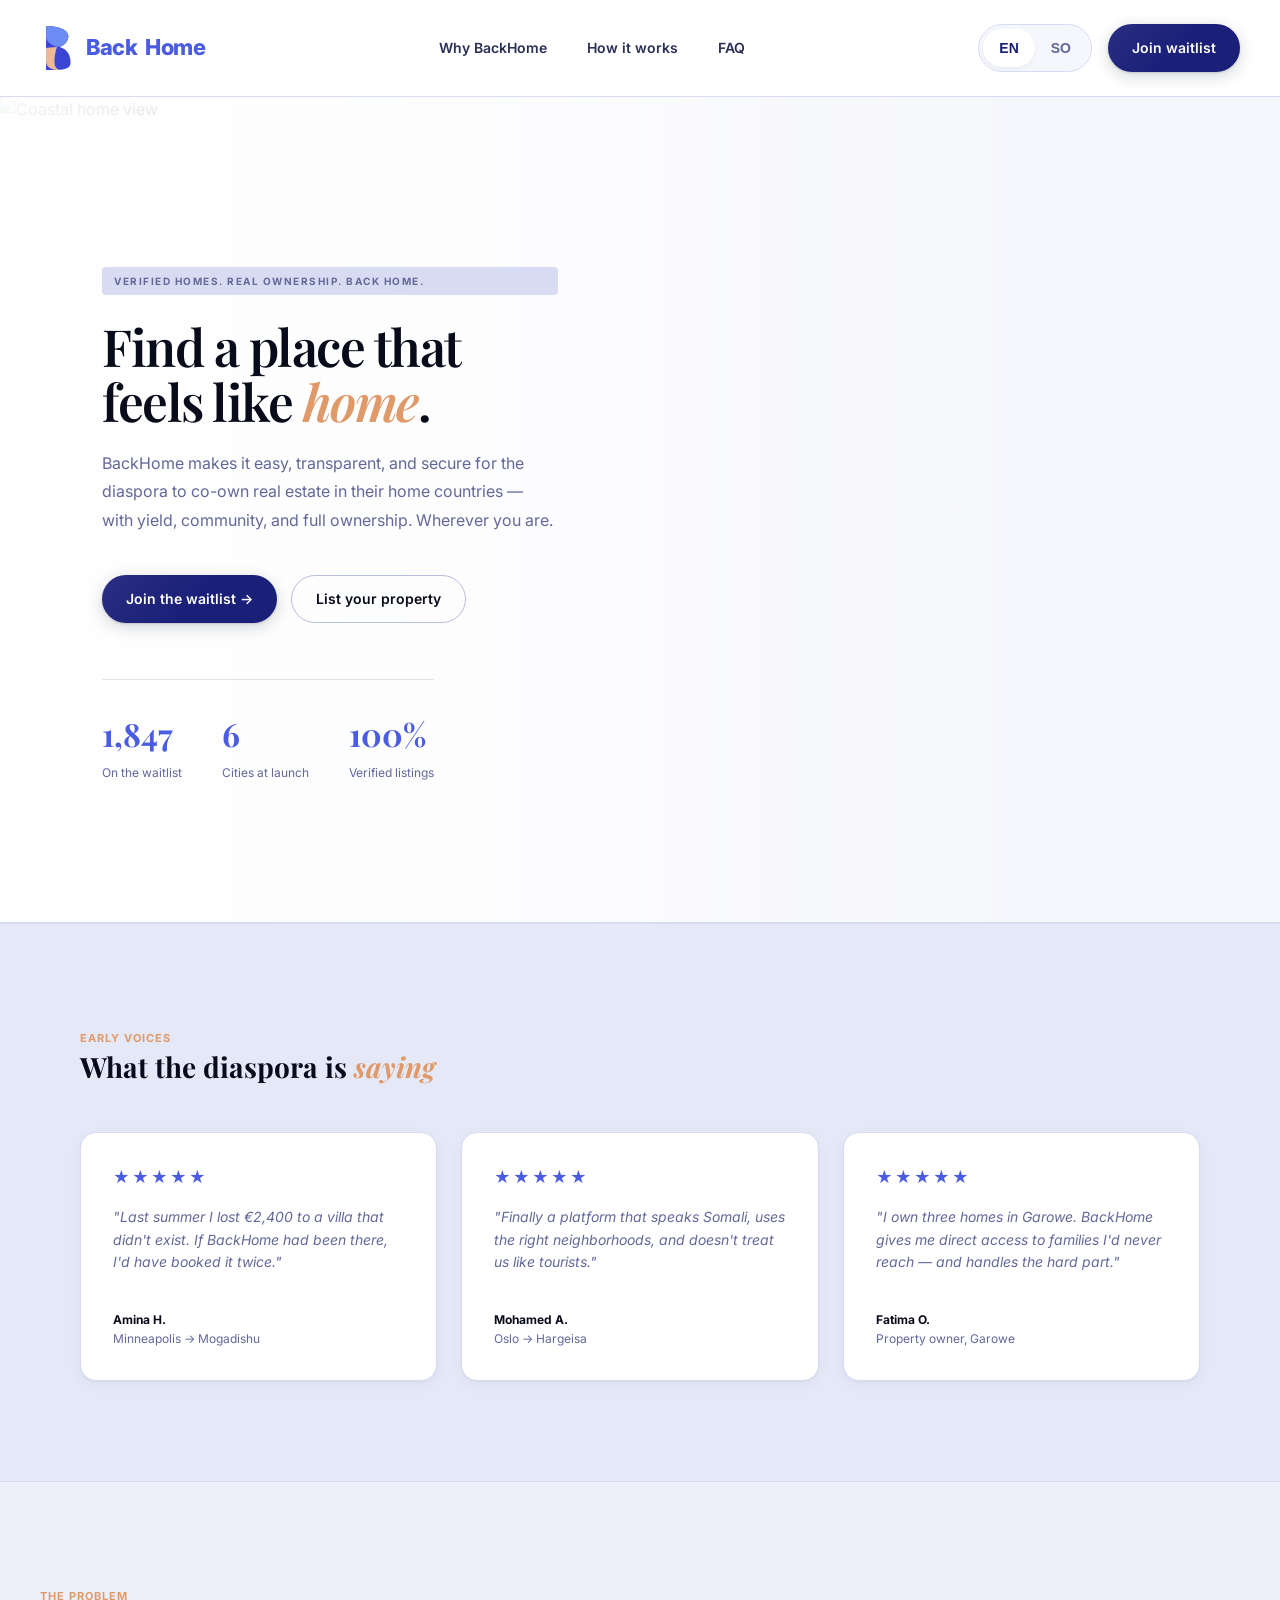
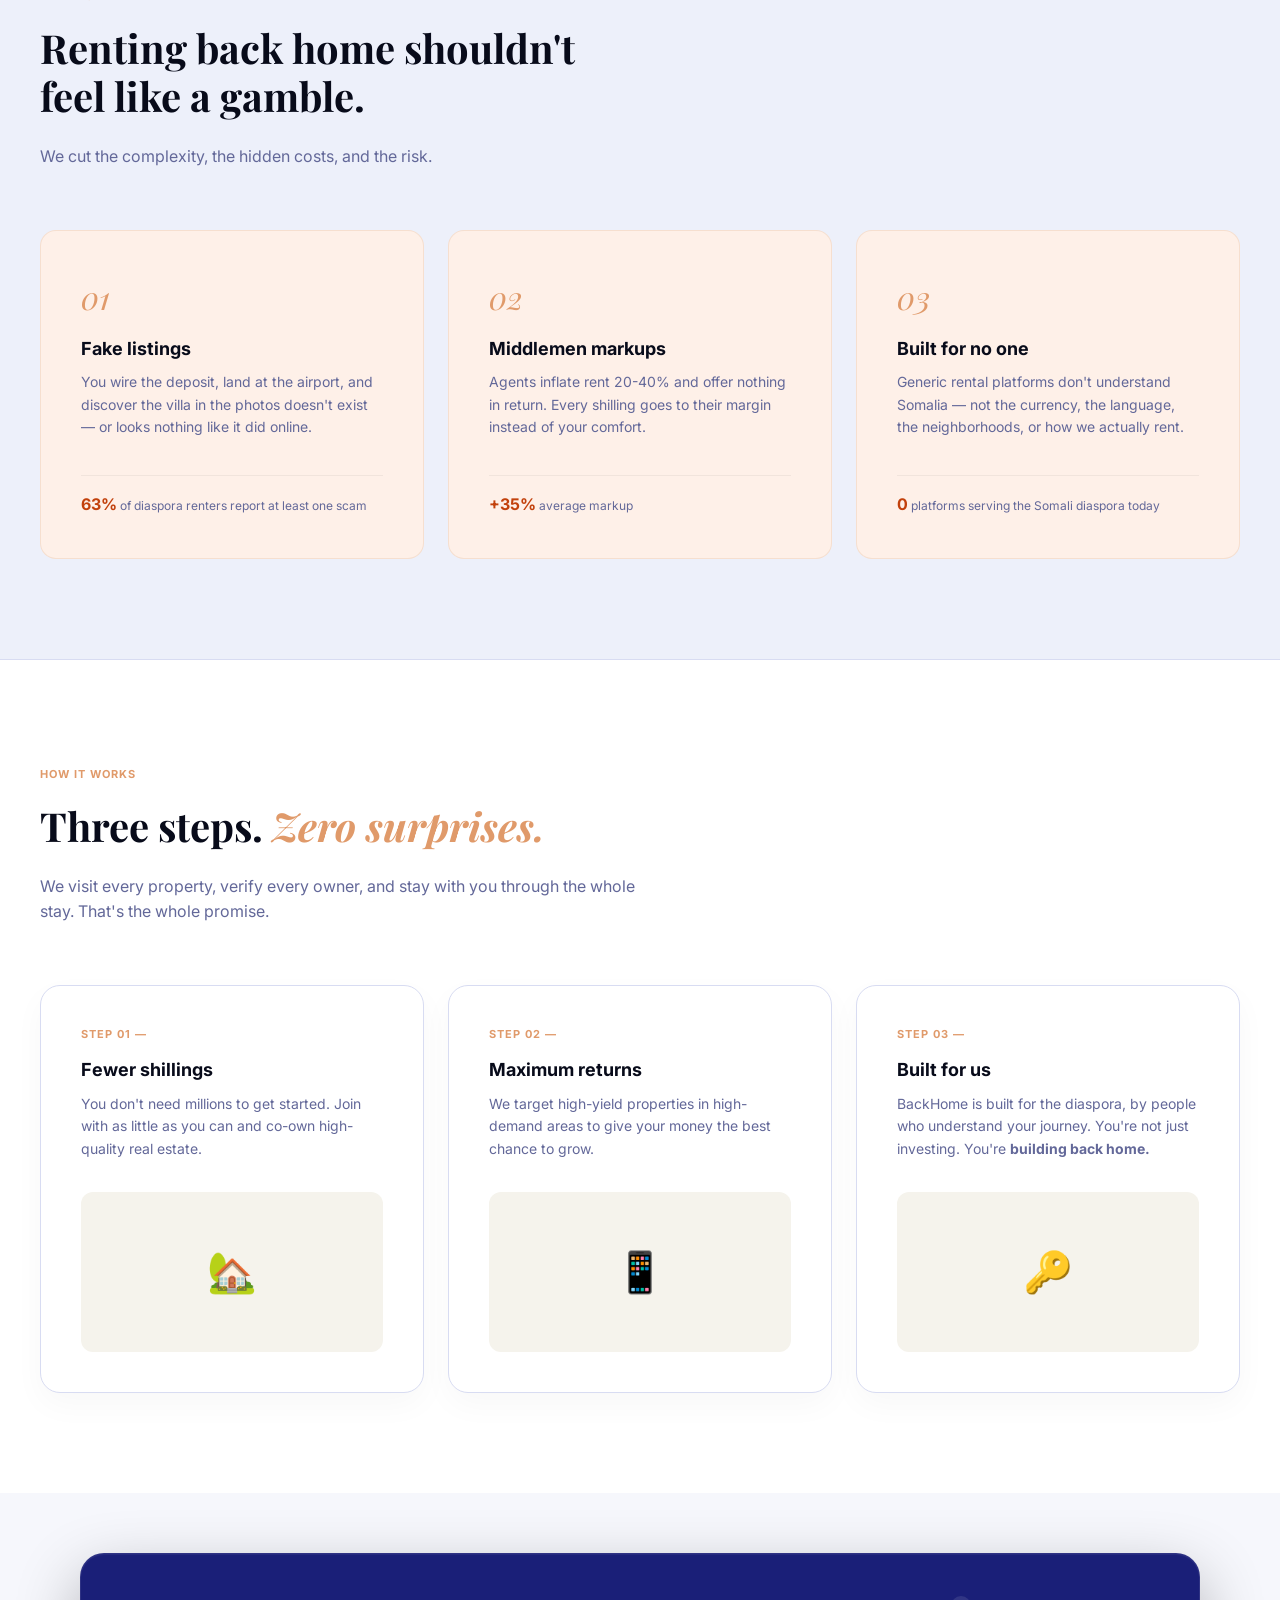
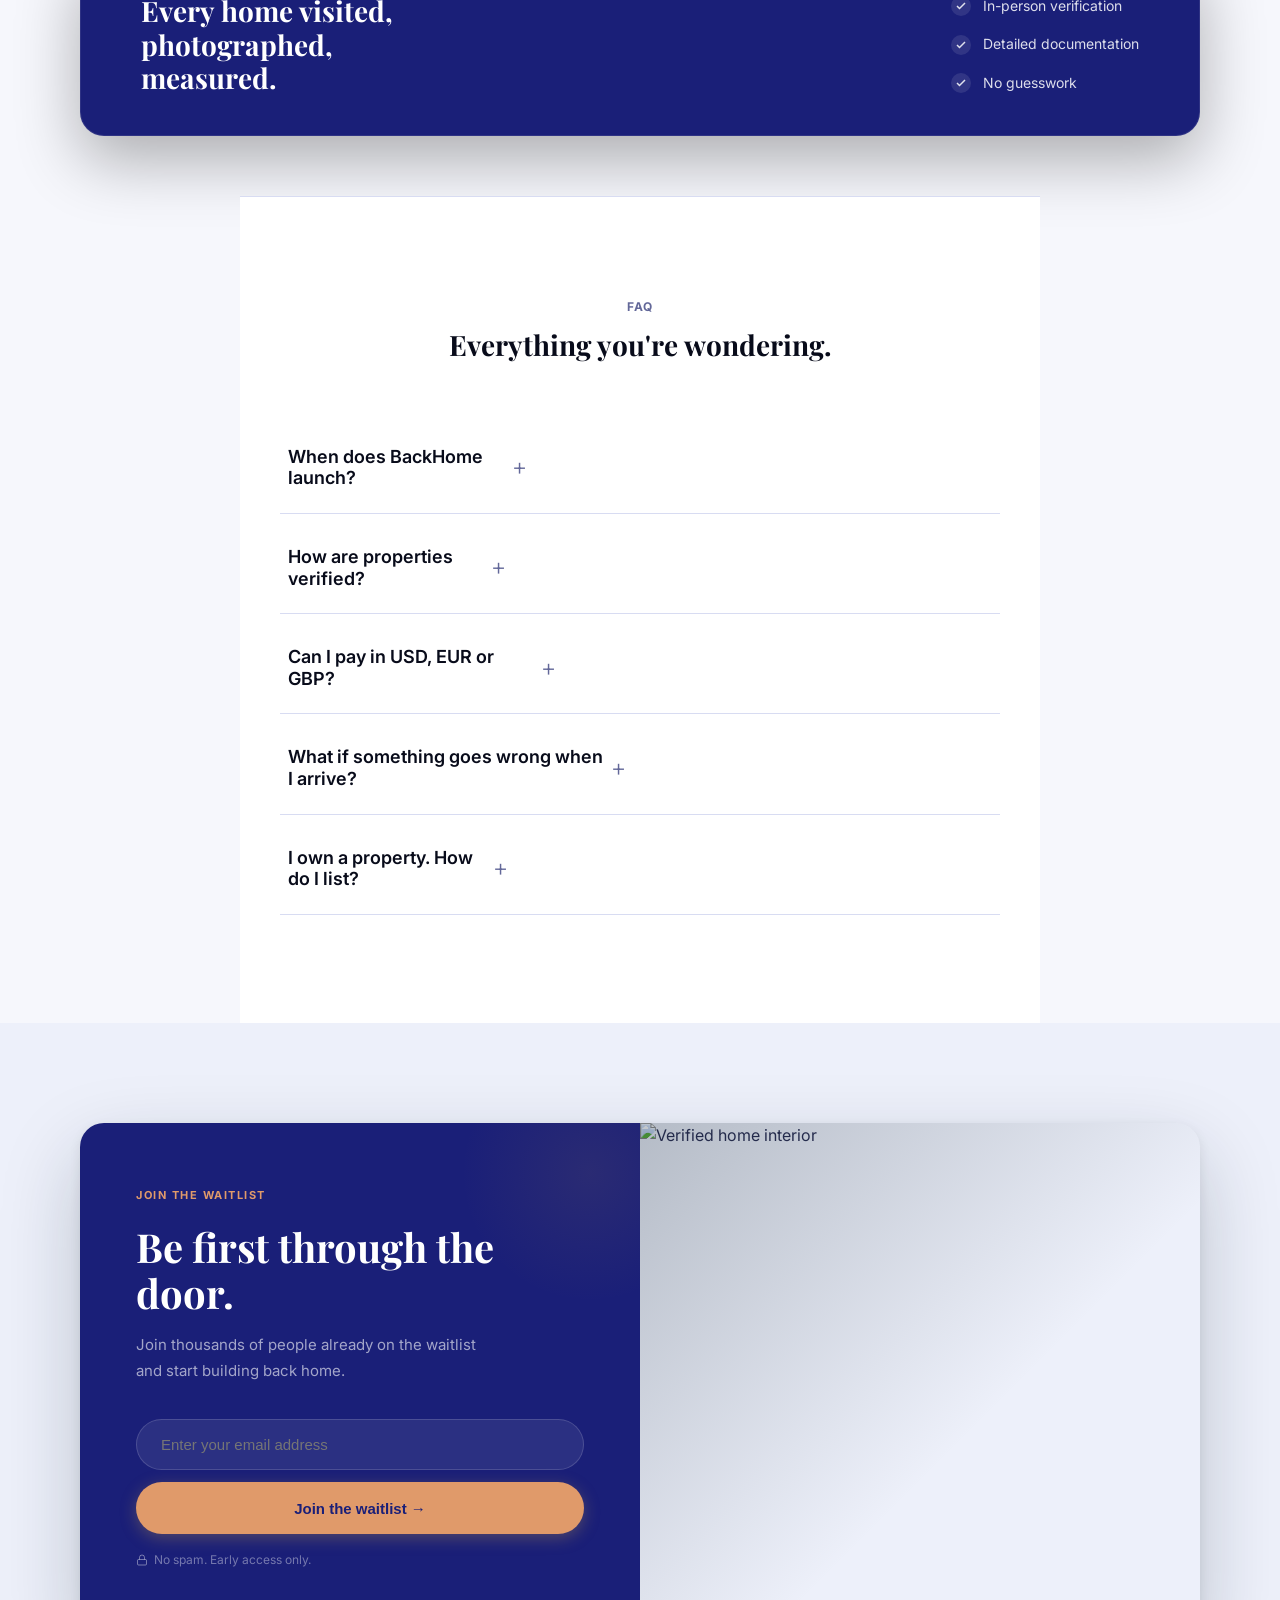
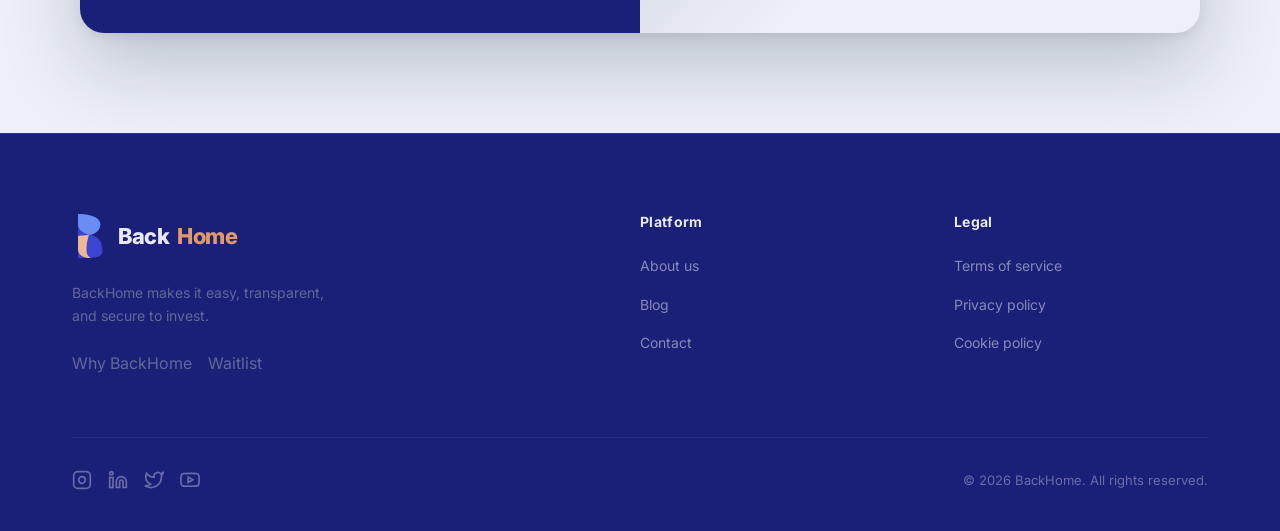
==== index.html @ e57ef659 "Remove feature strip from hero" ====
<!DOCTYPE html>
<html lang="en">
<head>
  <meta charset="UTF-8">
  <meta name="viewport" content="width=device-width, initial-scale=1.0">
  <title>BackHome — Co-own Real Estate in Africa</title>
  <link rel="icon" type="image/svg+xml" href="logo.svg">
  <link rel="preconnect" href="https://fonts.googleapis.com">
  <link rel="preconnect" href="https://fonts.gstatic.com" crossorigin>
  <link href="https://fonts.googleapis.com/css2?family=Inter:wght@400;500;600;700;800&family=Playfair+Display:ital,wght@0,500;0,600;0,700;1,500;1,600;1,700&display=swap" rel="stylesheet">
  <style>
    :root {
      /* ════════════════════════════════════════════
         BackHome — Logo-derived Color System
         Logo blues: #5B8FF5 (light) · #3A41CC (deep)
         Logo peach: #E8B898 (accent only)
      ════════════════════════════════════════════ */

      /* ── PRIMARY: Brand Blue (from logo) ── */
      --brand-blue:       #4B5CE4;   /* balanced primary — between logo's two blues */
      --brand-blue-light: #6B7BEC;   /* lighter tint — hover highlights */
      --brand-blue-pale:  #EEF0FC;   /* very light blue tint — card backgrounds */
      --brand-blue-deep:  #1E2280;   /* dark sections, feature blocks */
      --brand-blue-mid:   #2C3AB8;   /* button hover state */

      /* ── ACCENT: Brand Orange/Peach (logo peach, used sparingly) ── */
      --brand-orange:     #E09A6A;   /* warm peach accent — italic highlights, icons */
      --brand-orange-light:#FEF0E8;  /* very light tint — never dominant */

      /* ── BACKGROUNDS — cool-neutral, no beige ── */
      --bg-page:      #F6F7FC;   /* near-white with blue whisper */
      --bg-section-b: #EDF0FA;   /* light blue-tinted section */
      --bg-section-c: #E5E8F6;   /* slightly deeper cool section */
      --bg-dark:      #1A1F78;   /* deep brand blue — dark feature sections */
      --bg-dark-mid:  #222890;   /* slightly lighter dark blue — card surfaces */
      --bg-light:     #F6F7FC;   /* alias for old references */
      --white:        #FFFFFF;
      --card-bg:      #FFFFFF;   /* pure white cards pop off every section */

      /* ── TEXT ── */
      --text-main:    #080B1A;   /* near-black with blue undertone */
      --text-body:    #2A2E54;   /* dark blue-gray — confident body copy */
      --text-muted:   #636899;   /* muted blue — secondary info */
      --text-faint:   #A8ADC8;   /* light blue-gray — timestamps, captions */
      --text-on-dark: rgba(255,255,255,0.92);
      --text-on-dark-muted: rgba(255,255,255,0.55);

      /* ── BACKWARD-COMPAT ALIASES (old variable names → brand values) ── */
      --dark-navy:    #1A1F78;   /* was old navy → now brand deep blue */
      --navy-mid:     #2C3AB8;   /* was old mid-navy → brand blue hover */
      --amber:        #E09A6A;   /* was amber → brand orange */
      --amber-light:  #FEF0E8;
      --amber-glow:   rgba(224, 154, 106, 0.14);
      --green-accent: #4B5CE4;   /* was green → brand blue (used for checkmarks etc.) */
      --green-light:  #EEF0FC;
      --gold:         #E09A6A;   /* was gold → brand orange */
      --gold-light:   #FEF0E8;

      /* ── BORDERS ── */
      --border-color: #D8DCF2;   /* soft blue-tinted border */
      --border-strong:#B8BEDD;   /* stronger divider */
      --border-dark:  rgba(255,255,255,0.09);

      --max-width: 1200px;
    }


    * { box-sizing: border-box; margin: 0; padding: 0; }
    html { scroll-behavior: smooth; }
    body {
      font-family: 'Inter', sans-serif;
      background-color: var(--bg-light);
      color: var(--text-main);
      line-height: 1.6;
      -webkit-font-smoothing: antialiased;
    }

    a { text-decoration: none; color: inherit; }
    ul { list-style: none; }
    
    h1, h2, h3, h4 {
      font-family: 'Playfair Display', serif;
      color: var(--text-main);
      line-height: 1.2;
    }
    
    .serif-italic { font-style: italic; color: var(--brand-orange); }

    .container {
      max-width: var(--max-width);
      margin: 0 auto;
      padding: 0 32px;
    }

    /* NAVBAR */
    header {
      padding: 24px 0;
      position: sticky;
      top: 0;
      z-index: 1000;
      background: rgba(250, 250, 250, 0.9);
      backdrop-filter: blur(10px);
      border-bottom: 1px solid transparent;
      transition: border-color 0.3s;
    }
    header.scrolled {
      border-bottom: 1px solid var(--border-color);
    }
    nav {
      display: flex;
      justify-content: space-between;
      align-items: center;
    }
    .logo {
      display: inline-flex;
      align-items: center;
      gap: 8px;
      font-size: 22px;
      font-weight: 800;
      letter-spacing: -0.5px;
      font-family: 'Inter', sans-serif;
      color: var(--brand-blue);   /* logo text = logo blue */
    }
    .logo-icon { width: 38px; height: 44px; flex-shrink: 0; object-fit: contain; }
    /* 'Back' = brand blue, 'Home' = brand orange accent */
    .logo span { color: var(--brand-blue); }
    
    .nav-links {
      display: flex;
      gap: 40px;
      font-size: 14px;
      font-weight: 600;
    }
    .nav-links a:hover { color: var(--green-accent); }
    
    .btn {
      display: inline-flex;
      align-items: center;
      justify-content: center;
      height: 48px;
      padding: 0 24px;
      font-size: 14px;
      font-weight: 600;
      border-radius: 40px;
      cursor: pointer;
      transition: all 0.2s;
      border: 1px solid transparent;
      box-sizing: border-box;
    }
    .btn-dark {
      background: var(--dark-navy);
      color: var(--white);
    }
    .btn-dark:hover {
      background: #081420;
      transform: translateY(-1px);
      box-shadow: 0 4px 12px rgba(11, 28, 44, 0.15);
    }
    .btn-outline {
      border-color: var(--border-color);
      background: var(--white);
    }
    .btn-outline:hover {
      background: var(--bg-light);
    }

    /* HERO SECTION */
    #hero {
      padding: 60px 0;
    }
    .hero-split {
      display: grid;
      grid-template-columns: 1fr 1fr;
      gap: 60px;
      align-items: center;
    }
    .hero-badge {
      display: inline-block;
      font-size: 10px;
      font-weight: 700;
      letter-spacing: 1.5px;
      background: var(--border-color);
      padding: 6px 12px;
      border-radius: 4px;
      margin-bottom: 24px;
      color: var(--text-muted);
    }
    .hero-title {
      font-size: 56px;
      margin-bottom: 24px;
      font-weight: 600;
    }
    .hero-subtitle {
      font-size: 18px;
      color: var(--text-muted);
      margin-bottom: 40px;
      max-width: 480px;
    }
    .hero-actions {
      display: flex;
      align-items: center;
      gap: 24px;
      margin-bottom: 32px;
    }
    .link-arrow {
      font-size: 15px;
      font-weight: 600;
      display: flex;
      align-items: center;
      gap: 8px;
    }
    .link-arrow:hover {
      color: var(--green-accent);
    }
    .hero-verify {
      display: flex;
      align-items: center;
      gap: 8px;
      font-size: 13px;
      color: var(--text-muted);
      font-weight: 500;
    }
    .hero-img-wrapper {
      position: relative;
      border-radius: 24px;
      overflow: hidden;
      box-shadow: 0 24px 48px rgba(0,0,0,0.08);
    }
    .hero-img-wrapper img {
      width: 100%;
      height: 600px;
      object-fit: cover;
      display: block;
    }

    /* STATS ROW */
    .stats-container {
      margin-top: 60px;
      display: grid;
      grid-template-columns: repeat(3, 1fr);
      gap: 24px;
      padding: 40px;
      background: var(--white);
      border-radius: 16px;
      border: 1px solid var(--border-color);
    }
    .stat-item {
      display: flex;
      flex-direction: column;
      align-items: center;
      text-align: center;
      gap: 12px;
    }
    .stat-val {
      font-size: 32px;
      font-weight: 700;
      font-family: 'Playfair Display', serif;
    }
    .stat-label {
      font-size: 13px;
      color: var(--text-muted);
    }

    /* INVESTMENT OPPORTUNITIES */
    #investments {
      padding: 100px 0;
    }
    .section-header {
      display: flex;
      justify-content: space-between;
      align-items: flex-end;
      margin-bottom: 40px;
    }
    .section-label {
      font-size: 12px;
      font-weight: 700;
      letter-spacing: 1px;
      color: var(--text-muted);
      text-transform: uppercase;
    }
    .project-list {
      display: flex;
      flex-direction: column;
      gap: 16px;
    }
    .project-card {
      display: grid;
      grid-template-columns: 120px 1fr auto;
      gap: 24px;
      align-items: center;
      padding: 20px;
      background: var(--white);
      border-radius: 16px;
      border: 1px solid var(--border-color);
      transition: box-shadow 0.2s, transform 0.2s;
    }
    .project-card:hover {
      box-shadow: 0 12px 24px rgba(0,0,0,0.04);
      transform: translateY(-2px);
    }
    .project-img {
      width: 120px;
      height: 80px;
      border-radius: 8px;
      object-fit: cover;
    }
    .project-info h4 {
      font-family: 'Inter', sans-serif;
      font-size: 16px;
      font-weight: 700;
      margin-bottom: 4px;
    }
    .project-info .loc {
      font-size: 13px;
      color: var(--text-muted);
      margin-bottom: 4px;
    }
    .project-info .desc {
      font-size: 14px;
      color: var(--text-muted);
    }
    .project-return {
      text-align: right;
    }
    .return-label {
      font-size: 11px;
      color: var(--text-muted);
      margin-bottom: 4px;
    }
    .return-val {
      font-size: 20px;
      font-weight: 700;
      color: var(--green-accent);
    }
    .projects-footer {
      display: flex;
      justify-content: space-between;
      align-items: center;
      padding: 24px;
      background: var(--white);
      border-radius: 12px;
      border: 1px solid var(--border-color);
      margin-top: 16px;
    }
    .projects-footer span { font-size: 14px; color: var(--text-muted); }

    /* HOW IT WORKS */
    #how-it-works {
      padding: 100px 0;
      background: var(--white);
      border-top: 1px solid var(--border-color);
    }
    .how-split {
      display: grid;
      grid-template-columns: 1fr 1fr;
      gap: 80px;
    }
    .how-left h2 {
      font-size: 40px;
      margin: 16px 0 24px;
    }
    .how-left p {
      color: var(--text-muted);
      max-width: 400px;
    }
    .how-right {
      display: flex;
      flex-direction: column;
      gap: 24px;
    }
    .feature-row {
      display: flex;
      gap: 24px;
      padding: 24px;
      border: 1px solid var(--border-color);
      border-radius: 16px;
      background: var(--bg-light);
    }
    .feature-icon {
      width: 48px;
      height: 48px;
      display: flex;
      align-items: center;
      justify-content: center;
      background: var(--white);
      border-radius: 12px;
      border: 1px solid var(--border-color);
      flex-shrink: 0;
    }
    .feature-text h4 {
      font-family: 'Inter', sans-serif;
      font-size: 16px;
      font-weight: 700;
      margin-bottom: 8px;
    }
    .feature-text p {
      font-size: 14px;
      color: var(--text-muted);
    }

    /* WHY BACKHOME */
    #why-backhome {
      padding: 100px 0;
    }
    .why-header h2 {
      font-size: 40px;
      margin: 16px 0 24px;
    }
    .why-header p {
      color: var(--text-muted);
      max-width: 480px;
      margin-bottom: 60px;
    }
    .why-grid {
      display: grid;
      grid-template-columns: repeat(4, 1fr);
      gap: 24px;
      margin-bottom: 80px;
    }
    .why-card {
      background: var(--white);
      padding: 32px 24px;
      border-radius: 16px;
      border: 1px solid var(--border-color);
    }
    .why-card .icon {
      margin-bottom: 24px;
    }
    .why-card h4 {
      font-family: 'Inter', sans-serif;
      font-size: 15px;
      font-weight: 700;
      margin-bottom: 12px;
    }
    .why-card p {
      font-size: 13px;
      color: var(--text-muted);
    }

    .process-timeline {
      display: flex;
      align-items: center;
      justify-content: space-between;
      padding-top: 40px;
      border-top: 1px solid var(--border-color);
    }
    .process-step {
      display: flex;
      align-items: center;
      gap: 12px;
      font-size: 13px;
      color: var(--text-muted);
    }

    /* IMAGE OVERLAY SECTION */
    #image-overlay {
      padding: 60px 0;
    }
    .overlay-wrapper {
      position: relative;
      border-radius: 24px;
      overflow: hidden;
      height: 500px;
    }
    .overlay-img {
      width: 100%;
      height: 100%;
      object-fit: cover;
    }
    .overlay-card {
      position: absolute;
      top: 0;
      left: 0;
      bottom: 0;
      width: 400px;
      background: var(--dark-navy);
      color: var(--white);
      padding: 60px 48px;
      border-top-right-radius: 40px;
      border-bottom-right-radius: 40px;
      display: flex;
      flex-direction: column;
      justify-content: center;
    }
    .overlay-card h2 {
      color: var(--white);
      font-size: 36px;
      margin-bottom: 40px;
    }
    .overlay-card ul {
      display: flex;
      flex-direction: column;
      gap: 16px;
    }
    .overlay-card li {
      display: flex;
      align-items: center;
      gap: 12px;
      font-size: 14px;
    }

    /* TESTIMONIALS */
    #testimonials {
      padding: 100px 0;
      background: var(--white);
    }
    .test-header {
      text-align: center;
      margin-bottom: 60px;
    }
    .test-header h2 { font-size: 40px; }
    .test-grid {
      display: grid;
      grid-template-columns: repeat(3, 1fr);
      gap: 24px;
    }
    .test-card {
      padding: 32px;
      border: 1px solid var(--border-color);
      border-radius: 16px;
      background: var(--bg-light);
    }
    .stars {
      color: var(--green-accent);
      margin-bottom: 16px;
      letter-spacing: 2px;
    }
    .test-text {
      font-size: 14px;
      color: var(--text-muted);
      font-style: italic;
      margin-bottom: 24px;
      min-height: 80px;
    }
    .test-user {
      display: flex;
      align-items: center;
      gap: 12px;
    }
    .test-user img {
      width: 40px;
      height: 40px;
      border-radius: 50%;
    }
    .test-user-info {
      font-size: 12px;
    }
    .test-user-info strong { color: var(--text-main); display: block;}
    .test-user-info span { color: var(--text-muted); }

    /* FAQ */
    #faq {
      padding: 100px 0;
      max-width: 800px;
      margin: 0 auto;
    }
    .faq-header { margin-bottom: 40px; }
    .faq-header h2 { font-size: 36px; margin-top: 12px; }
    .faq-item {
      border-bottom: 1px solid var(--border-color);
      padding: 24px 0;
      display: flex;
      justify-content: space-between;
      align-items: center;
      cursor: pointer;
    }
    .faq-item h4 {
      font-family: 'Inter', sans-serif;
      font-size: 16px;
      font-weight: 600;
    }
    .faq-answer {
      max-height: 0;
      overflow: hidden;
      transition: max-height 0.3s ease;
      color: var(--text-muted);
      font-size: 15px;
      padding-top: 0;
    }
    .faq-item.active .faq-answer {
      max-height: 200px;
      padding-top: 16px;
    }
    .faq-item.active .icon-plus {
      transform: rotate(45deg);
    }
    .icon-plus {
      transition: transform 0.3s ease;
    }
    
    /* BOTTOM CTA */
    #bottom-cta {
      padding: 80px 0;
    }
    .cta-card {
      position: relative;
      border-radius: 24px;
      overflow: hidden;
      padding: 80px 60px;
    }
    .cta-bg {
      position: absolute;
      top: 0; left: 0; right: 0; bottom: 0;
      background-image: url('https://images.unsplash.com/photo-1618221195710-dd6b41faaea6?auto=format&fit=crop&w=1200&q=80');
      background-size: cover;
      background-position: center;
      z-index: 1;
    }
    .cta-bg::after {
      content: '';
      position: absolute;
      top: 0; left: 0; right: 0; bottom: 0;
      background: linear-gradient(to right, rgba(34, 84, 61, 0.9) 0%, rgba(34, 84, 61, 0.7) 100%);
    }
    .cta-content {
      position: relative;
      z-index: 2;
      color: var(--white);
      max-width: 500px;
    }
    .cta-content h2 {
      color: var(--white);
      font-size: 44px;
      margin-bottom: 16px;
    }
    .cta-content p {
      font-size: 15px;
      opacity: 0.9;
      margin-bottom: 40px;
    }
    .cta-form {
      display: flex;
      flex-direction: column;
      gap: 16px;
    }
    .cta-input {
      padding: 16px 24px;
      border-radius: 40px;
      border: none;
      outline: none;
      font-size: 15px;
      width: 100%;
    }
    .cta-form .btn-dark {
      width: 100%;
      padding: 16px;
    }

    /* TRUST BANNER */
    #trust {
      padding: 60px 0;
      background: var(--white);
      border-bottom: 1px solid var(--border-color);
    }
    .trust-title {
      text-align: center;
      font-family: 'Playfair Display', serif;
      font-size: 24px;
      font-weight: 600;
      margin-bottom: 40px;
    }
    .trust-grid {
      display: grid;
      grid-template-columns: repeat(4, 1fr);
      gap: 24px;
      text-align: center;
    }
    .trust-item h4 {
      font-family: 'Inter', sans-serif;
      font-size: 14px;
      font-weight: 700;
      margin: 16px 0 8px;
    }
    .trust-item p {
      font-size: 12px;
      color: var(--text-muted);
    }

    /* FOOTER */
    footer {
      background: var(--white);
      padding: 80px 0 40px;
    }
    .footer-grid {
      display: grid;
      grid-template-columns: 2fr 1fr 1fr;
      gap: 60px;
      margin-bottom: 60px;
    }
    .footer-col h4 {
      font-family: 'Inter', sans-serif;
      font-size: 14px;
      margin-bottom: 24px;
    }
    .footer-links {
      display: flex;
      flex-direction: column;
      gap: 16px;
      font-size: 14px;
      color: var(--text-muted);
    }
    .footer-bottom {
      display: flex;
      justify-content: space-between;
      align-items: center;
      padding-top: 32px;
      border-top: 1px solid var(--border-color);
      font-size: 13px;
      color: var(--text-muted);
    }

    /* RESPONSIVE */
    @media (max-width: 900px) {
      .hero-split, .how-split { grid-template-columns: 1fr; gap: 40px; }
      .stats-container { grid-template-columns: 1fr; }
      .project-card { grid-template-columns: 1fr; }
      .why-grid, .trust-grid, .test-grid { grid-template-columns: 1fr; }
      .overlay-card { position: relative; width: 100%; border-radius: 0; padding: 40px; }
      .overlay-wrapper { height: auto; display: flex; flex-direction: column; }
      .footer-grid { grid-template-columns: 1fr; }
      .nav-links { display: none; }
      .process-timeline { display: none; } /* Hide complex process timeline on mobile */
    }
  
    /* OVERRIDES FOR 2-COLUMN LAYOUT */
    
    
    
    
    .dashboard-section { padding: 0 !important; border: none !important; }
    .dashboard-section .container { padding: 0; max-width: 100%; margin: 0; }
    
    /* Premium Language Toggle */
    .header-actions {
      display: flex;
      align-items: center;
      gap: 16px;
    }
    .lang-toggle {
      display: flex;
      background: var(--bg-light);
      border-radius: 40px;
      padding: 4px;
      border: 1px solid var(--border-color);
      height: 48px;
      box-sizing: border-box;
    }
    .lang-btn {
      border: none;
      background: transparent;
      padding: 0 16px;
      height: 100%;
      display: flex;
      align-items: center;
      font-size: 14px;
      font-weight: 600;
      border-radius: 36px;
      cursor: pointer;
      color: var(--text-muted);
      transition: all 0.2s;
    }
    .lang-btn.active {
      background: var(--white);
      color: var(--dark-navy);
      box-shadow: 0 2px 4px rgba(0,0,0,0.05);
    }
    .lang-btn:hover:not(.active) {
      color: var(--text-main);
    }
    
    /* Hero adjustments */
    #hero .hero-img-wrapper img { height: 400px; }
    #hero .hero-split { gap: 40px; }
    
    /* Right column components adjustments */
    #image-overlay .overlay-wrapper { height: 500px; border-radius: 24px; overflow: hidden; }
    #image-overlay .overlay-card { width: 100%; position: relative; border-radius: 0; border-top-left-radius: 40px; border-top-right-radius: 40px; padding: 40px 32px; background: var(--dark-navy); }
    #image-overlay .overlay-wrapper { display: flex; flex-direction: column; height: auto; }
    #image-overlay .overlay-img { height: 200px; }
    
    /* Testimonials adjustments */
    #testimonials .test-header { margin-bottom: 24px; text-align: left; }
    #testimonials .test-header h2 { font-size: 28px; }
    #testimonials .test-grid { display: grid; grid-template-columns: repeat(3, 1fr); gap: 24px; }
    #testimonials .test-card {  }
    
    /* FAQ adjustments */
    #faq .faq-header h2 { font-size: 28px; }
    
    /* CTA adjustments */
    #bottom-cta .cta-card { padding: 40px 32px; }
    #bottom-cta .cta-content h2 { font-size: 32px; }
    
    /* Trust adjustments */
    #trust .trust-grid { grid-template-columns: 1fr 1fr; gap: 16px; }
    
    @media (max-width: 1100px) {
      
    }
  
    .grid-3 {
      display: grid;
      grid-template-columns: repeat(3, 1fr);
      gap: 24px;
    }
    .section-title {
      text-align: center;
      margin-bottom: 60px;
    }
    .section-title h2 {
      font-size: 40px;
      margin-top: 12px;
    }
    .problem-card, .step-card {
      padding: 32px;
      border: 1px solid var(--border-color);
      border-radius: 16px;
      background: var(--white);
    }
    .problem-card h4, .step-card h4 {
      font-family: 'Inter', sans-serif;
      font-size: 18px;
      font-weight: 600;
      margin: 16px 0 8px;
    }
    .problem-card p, .step-card p {
      color: var(--text-muted);
      font-size: 14px;
    }
    @media (max-width: 900px) {
      .grid-3 { grid-template-columns: 1fr; }
    }
    
    html { scroll-behavior: smooth; }


    .hero-grid { display: grid; grid-template-columns: 2fr 1fr; gap: 40px; align-items: start; }
    @media (max-width: 1100px) {
      .hero-grid { grid-template-columns: 1fr; }
    }

    
    .faq-item {
      border-bottom: 1px solid var(--border-color);
      padding: 32px 24px;
      cursor: pointer;
      border-radius: 8px;
      transition: background 0.3s ease;
      margin-bottom: 8px;
    }
    .faq-item:hover {
      background: var(--bg-light);
    }

    .faq-header-click {
      display: flex;
      justify-content: space-between;
      align-items: center;
    }
    .faq-header-click h4 {
      font-size: 18px;
      font-weight: 600;
      margin: 0;
    }
    .faq-answer-wrapper {
      max-height: 0;
      overflow: hidden;
      transition: max-height 0.4s ease, opacity 0.4s ease, margin-top 0.4s ease;
      opacity: 0;
    }
    .faq-item.active .faq-answer-wrapper {
      max-height: 200px;
      opacity: 1;
      margin-top: 16px;
    }
    .icon-plus {
      font-size: 24px;
      font-weight: 300;
      display: inline-block;
      width: 24px;
      text-align: right;
    }
    
    /* Live Notification */
    #live-notification {
      position: fixed;
      bottom: 24px;
      left: 24px;
      background: var(--dark-navy);
      color: var(--white);
      padding: 16px 20px;
      border-radius: 12px;
      box-shadow: 0 10px 25px rgba(0,0,0,0.2);
      font-size: 14px;
      display: flex;
      align-items: center;
      gap: 12px;
      opacity: 0;
      transform: translateY(20px);
      transition: opacity 0.5s ease, transform 0.5s ease;
      z-index: 1000;
      pointer-events: none;
    }
    #live-notification.show {
      opacity: 1;
      transform: translateY(0);
    }
    .live-dot {
      width: 8px;
      height: 8px;
      background: var(--green-accent);
      border-radius: 50%;
      box-shadow: 0 0 8px var(--green-accent);
      animation: pulse 2s infinite;
    }
    @keyframes pulse {
      0% { box-shadow: 0 0 0 0 rgba(34, 197, 94, 0.7); }
      70% { box-shadow: 0 0 0 6px rgba(34, 197, 94, 0); }
      100% { box-shadow: 0 0 0 0 rgba(34, 197, 94, 0); }
    }

    /* ═══════════════════════════════════════════
       BackHome Brand System 2026
       "Coming home after being away."
       Emotional · Premium · Trustworthy
    ═══════════════════════════════════════════ */

    /* ── Global Body ── */
    body {
      background-color: var(--bg-page);
      color: var(--text-body);
    }

    /* ── Typography ── */
    h1, h2, h3, h4 { color: var(--text-main); }
    p { color: var(--text-body); }
    .serif-italic { color: var(--brand-orange); font-style: italic; }

    /* ── Navbar ── */
    header {
      background: rgba(255,255,255,0.96);
      backdrop-filter: blur(16px);
      -webkit-backdrop-filter: blur(16px);
      border-bottom: 1px solid var(--border-color);
    }
    header.scrolled {
      box-shadow: 0 4px 24px rgba(0,0,0,0.06);
      border-bottom-color: var(--border-strong);
    }

    /* ─────────────────────────────────────────────
       SECTION RHYTHM
       Light → Dark → Light → Dark = Visual Drama
    ───────────────────────────────────────────── */

    /* HERO — crisp off-white, generous air */
    #hero {
      background: var(--bg-page);
      border-bottom: 1px solid var(--border-color);
    }

    /* TESTIMONIALS — barely-there stone, first dark echo */
    #testimonials {
      background: var(--bg-section-b);
      border-top: 1px solid var(--border-color);
      border-bottom: 1px solid var(--border-color);
    }

    /* PROBLEM — slightly deeper stone */
    #why-backhome { background: var(--bg-section-c); }

    /* HOW IT WORKS — pure white, clean contrast vs stone */
    #how-it-works { background: var(--white); }

    /* TRUST STRIP — DARK. Full brand drama. */
    #trust-strip  {
      background: var(--bg-dark);
      padding: 80px 0;
    }

    /* FAQ — off-white again, breathe before CTA */
    #faq {
      background: var(--bg-page);
      border-top: 1px solid var(--border-color);
    }

    /* CTA — already styled via two-col inline */
    #bottom-cta { background: var(--bg-section-c); }

    /* ─────────────────────────────────────────────
       CARDS — Pure white, always pop off section
    ───────────────────────────────────────────── */
    .project-card, .why-card, .feature-row, .test-card,
    .step-card, .problem-card, .city-card {
      background: var(--card-bg);
      border: 1px solid var(--border-color);
      box-shadow:
        0 1px 2px rgba(0,0,0,0.04),
        0 4px 16px rgba(0,0,0,0.04);
      transition:
        transform 0.3s cubic-bezier(0.16, 1, 0.3, 1),
        box-shadow 0.3s cubic-bezier(0.16, 1, 0.3, 1),
        border-color 0.3s ease;
    }
    .project-card:hover, .why-card:hover, .feature-row:hover,
    .test-card:hover, .step-card:hover, .problem-card:hover, .city-card:hover {
      transform: translateY(-5px);
      box-shadow:
        0 2px 4px rgba(0,0,0,0.04),
        0 20px 48px rgba(0,0,0,0.09);
      border-color: var(--border-strong);
    }

    /* Problem Cards — amber tint, emotional weight */
    .problem-card {
      background: var(--amber-light) !important;
      border: 1px solid rgba(200,120,58,0.14) !important;
    }
    .problem-card:hover {
      border-color: rgba(200,120,58,0.32) !important;
      box-shadow: 0 20px 48px rgba(200,120,58,0.08), 0 2px 8px rgba(0,0,0,0.04) !important;
    }

    /* Step Cards — pure white */
    .step-card {
      background: var(--white) !important;
      border: 1px solid var(--border-color) !important;
    }

    /* Testimonial Cards — white on stone bg */
    .test-card {
      background: var(--white) !important;
      border: 1px solid var(--border-color) !important;
    }
    .test-card:hover {
      box-shadow: 0 20px 48px rgba(0,0,0,0.07) !important;
    }

    /* ─────────────────────────────────────────────
       BUTTONS
    ───────────────────────────────────────────── */
    .btn-dark {
      background: var(--dark-navy);
      color: var(--white);
      box-shadow:
        0 1px 2px rgba(12,27,40,0.15),
        0 4px 16px rgba(12,27,40,0.18);
      border: none;
      position: relative;
      overflow: hidden;
      transition: all 0.25s cubic-bezier(0.16, 1, 0.3, 1);
    }
    .btn-dark::before {
      content: '';
      position: absolute;
      inset: 0;
      background: linear-gradient(135deg,
        rgba(255,255,255,0.07) 0%,
        transparent 55%
      );
      pointer-events: none;
    }
    .btn-dark:hover {
      background: var(--navy-mid);
      transform: translateY(-2px);
      box-shadow:
        0 2px 4px rgba(12,27,40,0.15),
        0 12px 32px rgba(12,27,40,0.28);
    }
    .btn-dark:active { transform: translateY(0); box-shadow: none; }

    .btn-outline {
      background: transparent;
      border: 1.5px solid var(--border-strong);
      color: var(--text-main);
      transition: all 0.25s ease;
    }
    .btn-outline:hover {
      background: var(--white);
      border-color: var(--dark-navy);
      color: var(--dark-navy);
      box-shadow: 0 4px 14px rgba(0,0,0,0.07);
      transform: translateY(-1px);
    }

    /* ─────────────────────────────────────────────
       TRUST STRIP — full dark section treatment
    ───────────────────────────────────────────── */
    #trust-strip .container > div {
      background: var(--bg-dark-mid);
      border: 1px solid var(--border-dark);
      box-shadow:
        inset 0 1px 0 rgba(255,255,255,0.05),
        0 24px 64px rgba(0,0,0,0.3);
      /* Subtle amber glow pulse from center-left */
      background-image: radial-gradient(
        ellipse 60% 80% at 10% 50%,
        var(--amber-glow) 0%,
        transparent 70%
      );
      border-radius: 24px;
    }
    #trust-strip h2 { color: var(--white) !important; }
    #trust-strip li { color: rgba(255,255,255,0.85); }

    /* ─────────────────────────────────────────────
       FAQ
    ───────────────────────────────────────────── */
    .faq-item {
      border-bottom: 1px solid var(--border-color);
      background: transparent;
      transition: all 0.3s cubic-bezier(0.16,1,0.3,1);
      border-radius: 0;
      padding: 24px 8px;
    }
    .faq-item:hover {
      background: var(--amber-light);
      border-radius: 12px;
      border-color: rgba(200,120,58,0.2);
      padding-left: 22px;
    }
    .faq-item.active {
      background: var(--amber-light);
      border-radius: 12px;
      border-color: rgba(200,120,58,0.28);
      padding-left: 22px;
    }
    .faq-item .icon-plus { color: var(--text-muted); transition: color 0.3s ease; }
    .faq-item.active .icon-plus { color: var(--amber); }
    .faq-item.active h4 { color: var(--dark-navy); }
    .faq-answer { color: var(--text-body); }

    /* ─────────────────────────────────────────────
       FOOTER — dark, confident
    ───────────────────────────────────────────── */
    footer {
      background: var(--bg-dark) !important;
      color: var(--white);
      border-top: 1px solid var(--border-dark);
    }
    footer h4, footer .footer-col h4 {
      color: rgba(255,255,255,0.9) !important;
      letter-spacing: 0.3px;
    }
    footer .footer-links a, footer .footer-links {
      color: rgba(255,255,255,0.48) !important;
      transition: color 0.2s ease;
    }
    footer .footer-links a:hover { color: rgba(255,255,255,0.92) !important; }
    footer .footer-bottom {
      border-top: 1px solid rgba(255,255,255,0.07) !important;
      color: rgba(255,255,255,0.35) !important;
    }
    footer .logo span:first-of-type { color: rgba(255,255,255,0.90) !important; }
    footer .logo span:last-of-type  { color: var(--brand-orange) !important; }
    footer .footer-desc { color: rgba(255,255,255,0.42) !important; }

    /* ─────────────────────────────────────────────
       HERO LAUNCH CARD
    ───────────────────────────────────────────── */
    .launch-card {
      background: var(--white);
      border: 1px solid var(--border-color);
      box-shadow:
        0 2px 8px rgba(0,0,0,0.04),
        0 20px 56px rgba(0,0,0,0.07);
    }

    /* ─────────────────────────────────────────────
       LIVE NOTIFICATION
    ───────────────────────────────────────────── */
    #live-notification {
      background: var(--bg-dark);
      color: var(--white);
      box-shadow: 0 16px 48px rgba(0,0,0,0.22);
      border: 1px solid rgba(255,255,255,0.08);
    }

    /* CTA Two-col responsive */
    @media (max-width: 900px) {
      .cta-card[style*="grid-template-columns"] { grid-template-columns: 1fr !important; }
      .cta-card[style*="grid-template-columns"] > div:last-child { min-height: 220px; }
    }
    /* Hero stats inline */
    @media (max-width: 768px) {
      .hero-grid { grid-template-columns: 1fr !important; }
    }

  
    }
    /* Transparent header over hero image */
    header { transition: background 0.3s ease; }
  
    /* ── Hero responsive ── */
    #hero { background: var(--bg-page); }
    @media (max-width:900px) {
      #hero > div:nth-child(2) { padding:80px 24px 56px !important; max-width:100% !important; }
      #hero > div:last-child { padding:24px !important; }
      #hero > div:last-child > div { grid-template-columns:repeat(2,1fr) !important; }
    }
    @media (max-width:540px) {
      #hero > div:last-child > div { grid-template-columns:1fr !important; }
    }

  </style>

</head>
<body>
  <!-- NAVBAR -->
  <header id="header">
    <div class="container" style="max-width: 1400px; padding: 0 40px; margin: 0 auto;">
      <nav>
        <a href="#" class="logo" onclick="window.scrollTo(0,0)">
          <img src="logo.svg" alt="BackHome Logo" class="logo-icon">
          <span>Back</span><span>Home</span>
        </a>
        <div class="nav-links">
          <a href="#why-backhome" data-i18n="nav_why">Why BackHome</a>
          <a href="#how-it-works" data-i18n="nav_how">How it works</a>
          <a href="#faq" data-i18n="nav_faq">FAQ</a>
        </div>
        <div class="header-actions">
          <div class="lang-toggle">
            <button class="lang-btn active" id="btn-en" onclick="setLang('en')">EN</button>
            <button class="lang-btn" id="btn-so" onclick="setLang('so')">SO</button>
          </div>
          <a href="#bottom-cta" class="btn btn-dark" data-i18n="nav_waitlist">Join waitlist</a>
        </div>
      </nav>
    </div>
  </header>

  
  <main>
  <!-- HERO -->
  <section id="hero" style="position:relative; overflow:hidden; min-height:580px; display:flex; flex-direction:column;">

    <!-- Full-bleed coastal image -->
    <div style="position:absolute;inset:0;z-index:0;">
      <img src="https://images.unsplash.com/photo-1520250497591-112f2f40a3f4?auto=format&fit=crop&w=1800&q=90"
           alt="Coastal home view"
           style="width:100%;height:100%;object-fit:cover;display:block;object-position:center 40%;">
      <!-- Light gradient: opaque left → transparent right (dark text readable) -->
      <div style="position:absolute;inset:0;background:linear-gradient(90deg,rgba(255,255,255,0.94) 0%,rgba(255,255,255,0.80) 35%,rgba(255,255,255,0.30) 60%,rgba(255,255,255,0.00) 82%);"></div>
    </div>

    <!-- Content -->
    <div style="position:relative;z-index:1;flex:1;display:flex;flex-direction:column;justify-content:center;padding:110px 8vw 80px;max-width:660px;">

      <span class="hero-badge" data-i18n="hero_badge" style="margin-bottom:24px;display:inline-block;">VERIFIED HOMES. REAL OWNERSHIP. BACK HOME.</span>

      <h1 class="hero-title" data-i18n="hero_title" style="font-size:clamp(36px,4vw,60px);line-height:1.07;margin-bottom:20px;letter-spacing:-1.5px;">
        Find a place that feels like <em class="serif-italic" style="font-style:italic;">home.</em>
      </h1>

      <p class="hero-subtitle" data-i18n="hero_sub" style="font-size:16px;max-width:460px;margin-bottom:40px;color:var(--text-muted);line-height:1.8;">
        Verified rentals across Somalia, built for the diaspora. No scams, no middlemen, no inflated prices — just safe, trusted homes booked securely through BackHome.
      </p>

      <!-- Buttons -->
      <div class="hero-actions" style="display:flex;gap:14px;align-items:center;flex-wrap:wrap;margin-bottom:56px;">
        <a href="#bottom-cta" class="btn btn-dark" data-i18n="hero_join">Join the waitlist &rarr;</a>
        <a href="list-your-property.html" class="btn btn-outline" style="font-weight:600;" data-i18n="hero_list">List your property</a>
      </div>

      <!-- Stats -->
      <div style="display:grid;grid-template-columns:repeat(3,auto);gap:40px;padding-top:28px;border-top:1px solid rgba(0,0,0,0.10);width:fit-content;">
        <div>
          <div style="font-family:'Playfair Display',serif;font-size:32px;font-weight:700;color:var(--brand-blue);" data-i18n="stat_1_val">1,847</div>
          <div style="font-size:12px;color:var(--text-muted);margin-top:4px;" data-i18n="stat_1_lbl">On the waitlist</div>
        </div>
        <div>
          <div style="font-family:'Playfair Display',serif;font-size:32px;font-weight:700;color:var(--brand-blue);" data-i18n="stat_2_val">6</div>
          <div style="font-size:12px;color:var(--text-muted);margin-top:4px;" data-i18n="stat_2_lbl">Cities at launch</div>
        </div>
        <div>
          <div style="font-family:'Playfair Display',serif;font-size:32px;font-weight:700;color:var(--brand-blue);" data-i18n="stat_3_val">100%</div>
          <div style="font-size:12px;color:var(--text-muted);margin-top:4px;" data-i18n="stat_3_lbl">Verified listings</div>
        </div>
      </div>
    </div>

  </section>











  <section id="testimonials" class="full-width-section" style="padding: 100px 0; background: var(--bg-section-c);">
    <div class="container" style="max-width: 1200px; margin: 0 auto; padding: 0 40px;">
      <div class="test-header" style="margin-bottom:48px;">
        <span style="font-size:11px;font-weight:700;letter-spacing:1px;color:var(--gold);text-transform:uppercase;">EARLY VOICES</span>
        <h2 data-i18n="test_title">What the diaspora is <span class="serif-italic">saying</span></h2>
      </div>
      <div class="test-grid">
        <div class="test-card">
          <div class="stars">★★★★★</div>
          <div class="test-text" data-i18n="test_1">"Last summer I lost €2,400 to a villa that didn't exist. If BackHome had been there, I'd have booked it twice."</div>
          <div class="test-user">
            <div class="test-user-info">
              <strong data-i18n="test_1_name">Amina H.</strong>
              <span data-i18n="test_1_loc">Minneapolis → Mogadishu</span>
            </div>
          </div>
        </div>

        <div class="test-card">
          <div class="stars">★★★★★</div>
          <div class="test-text" data-i18n="test_2">"Finally a platform that speaks Somali, uses the right neighborhoods, and doesn't treat us like tourists."</div>
          <div class="test-user">
            <div class="test-user-info">
              <strong data-i18n="test_2_name">Mohamed A.</strong>
              <span data-i18n="test_2_loc">Oslo → Hargeisa</span>
            </div>
          </div>
        </div>

        <div class="test-card">
          <div class="stars">★★★★★</div>
          <div class="test-text" data-i18n="test_3">"I own three homes in Garowe. BackHome gives me direct access to families I'd never reach — and handles the hard part."</div>
          <div class="test-user">
            <div class="test-user-info">
              <strong data-i18n="test_3_name">Fatima O.</strong>
              <span data-i18n="test_3_loc">Property owner, Garowe</span>
            </div>
          </div>
        </div>

      
    </div>
  </section>

  <!-- PROBLEM SECTION -->
  <section id="why-backhome" class="full-width-section" style="padding: 100px 0; background: var(--bg-section-b);">
    <div class="container" style="max-width: 1400px; margin: 0 auto; padding: 0 40px;">
      <div style="margin-bottom: 60px; max-width: 600px;">
        <span style="font-size: 11px; font-weight: 700; letter-spacing: 1px; color: var(--gold); text-transform: uppercase;">THE PROBLEM</span>
        <h2 data-i18n="prob_title" style="font-size: 40px; margin: 16px 0 24px;">Renting back home shouldn't feel like a gamble.</h2>
        <p data-i18n="prob_sub" style="color: var(--text-muted); font-size: 16px;">Every summer, the same story. You pay upfront, fly in, and hope. We've been there too — that's why we're building something different.</p>
      </div>
      
      <div class="grid-3">
        <!-- Prob 1 -->
        <div class="problem-card" style="background: #f5f3ec; border: none; border-radius: 16px; padding: 40px; box-shadow: none;">
          <div data-i18n="prob_1_num" style="font-family: 'Playfair Display', serif; font-size: 32px; color: var(--gold); font-style: italic; margin-bottom: 16px;">01</div>
          <h4 data-i18n="prob_1_t" style="font-size: 18px; font-weight: 700; margin-bottom: 12px;">Fake listings</h4>
          <p data-i18n="prob_1_d" style="font-size: 14px; color: var(--text-muted); margin-bottom: 24px; min-height: 80px;">You wire the deposit, land at the airport, and discover the villa in the photos doesn't exist — or looks nothing like it did online.</p>
          <div style="border-top: 1px solid rgba(0,0,0,0.05); padding-top: 16px;">
            <span data-i18n="prob_1_st" style="font-size: 12px; color: var(--text-muted);"><span style="color: #c2410c; font-weight: 700; font-size: 16px;">63%</span> of diaspora renters report at least one scam</span>
          </div>
        </div>
        
        <!-- Prob 2 -->
        <div class="problem-card" style="background: #f5f3ec; border: none; border-radius: 16px; padding: 40px; box-shadow: none;">
          <div data-i18n="prob_2_num" style="font-family: 'Playfair Display', serif; font-size: 32px; color: var(--gold); font-style: italic; margin-bottom: 16px;">02</div>
          <h4 data-i18n="prob_2_t" style="font-size: 18px; font-weight: 700; margin-bottom: 12px;">Middlemen markups</h4>
          <p data-i18n="prob_2_d" style="font-size: 14px; color: var(--text-muted); margin-bottom: 24px; min-height: 80px;">Agents inflate rent 20-40% and offer nothing in return. Every shilling goes to their margin instead of your comfort.</p>
          <div style="border-top: 1px solid rgba(0,0,0,0.05); padding-top: 16px;">
            <span data-i18n="prob_2_st" style="font-size: 12px; color: var(--text-muted);"><span style="color: #c2410c; font-weight: 700; font-size: 16px;">+35%</span> average markup</span>
          </div>
        </div>
        
        <!-- Prob 3 -->
        <div class="problem-card" style="background: #f5f3ec; border: none; border-radius: 16px; padding: 40px; box-shadow: none;">
          <div data-i18n="prob_3_num" style="font-family: 'Playfair Display', serif; font-size: 32px; color: var(--gold); font-style: italic; margin-bottom: 16px;">03</div>
          <h4 data-i18n="prob_3_t" style="font-size: 18px; font-weight: 700; margin-bottom: 12px;">Built for no one</h4>
          <p data-i18n="prob_3_d" style="font-size: 14px; color: var(--text-muted); margin-bottom: 24px; min-height: 80px;">Generic rental platforms don't understand Somalia — not the currency, the language, the neighborhoods, or how we actually rent.</p>
          <div style="border-top: 1px solid rgba(0,0,0,0.05); padding-top: 16px;">
            <span data-i18n="prob_3_st" style="font-size: 12px; color: var(--text-muted);"><span style="color: #c2410c; font-weight: 700; font-size: 16px;">0</span> platforms serving the Somali diaspora today</span>
          </div>
        </div>
      </div>
    </div>
  </section>

  <!-- HOW IT WORKS SECTION -->
  <section id="how-it-works" class="full-width-section" style="padding: 100px 0; background: var(--white);">
    <div class="container" style="max-width: 1400px; margin: 0 auto; padding: 0 40px;">
      <div style="margin-bottom: 60px; max-width: 600px;">
        <span style="font-size: 11px; font-weight: 700; letter-spacing: 1px; color: var(--gold); text-transform: uppercase;">HOW IT WORKS</span>
        <h2 data-i18n="how_title" style="font-size: 40px; margin: 16px 0 24px;">Three steps. <span class="serif-italic" style="color: var(--gold);">Zero surprises.</span></h2>
        <p data-i18n="how_sub" style="color: var(--text-muted); font-size: 16px;">We visit every property, verify every owner, and stay with you through the whole stay. That's the whole promise.</p>
      </div>
      
      <div class="grid-3">
        <!-- Step 1 -->
        <div class="step-card" style="border: none; border-radius: 20px; box-shadow: 0 12px 32px rgba(0,0,0,0.03); padding: 40px;">
          <div data-i18n="how_1_st" style="font-size: 11px; font-weight: 700; color: var(--gold); letter-spacing: 1px; margin-bottom: 16px;">STEP 01 —</div>
          <h4 data-i18n="how_1_t" style="font-size: 18px; font-weight: 700; margin-bottom: 12px;">Browse verified homes</h4>
          <p data-i18n="how_1_d" style="font-size: 14px; color: var(--text-muted); margin-bottom: 32px; min-height: 60px;">Every listing has been walked by a BackHome team member. Real photos, real measurements, real neighborhoods.</p>
          <div style="background: #f5f3ec; height: 160px; border-radius: 12px; display: flex; align-items: center; justify-content: center; font-size: 40px;">🏡</div>
        </div>
        
        <!-- Step 2 -->
        <div class="step-card" style="border: none; border-radius: 20px; box-shadow: 0 12px 32px rgba(0,0,0,0.03); padding: 40px;">
          <div data-i18n="how_2_st" style="font-size: 11px; font-weight: 700; color: var(--gold); letter-spacing: 1px; margin-bottom: 16px;">STEP 02 —</div>
          <h4 data-i18n="how_2_t" style="font-size: 18px; font-weight: 700; margin-bottom: 12px;">Book directly through BackHome</h4>
          <p data-i18n="how_2_d" style="font-size: 14px; color: var(--text-muted); margin-bottom: 32px; min-height: 60px;">No agents, no hidden fees. You deal directly with the BackHome team. We handle paperwork, payments, and protection — start to finish.</p>
          <div style="background: #f5f3ec; height: 160px; border-radius: 12px; display: flex; align-items: center; justify-content: center; font-size: 40px;">📱</div>
        </div>
        
        <!-- Step 3 -->
        <div class="step-card" style="border: none; border-radius: 20px; box-shadow: 0 12px 32px rgba(0,0,0,0.03); padding: 40px;">
          <div data-i18n="how_3_st" style="font-size: 11px; font-weight: 700; color: var(--gold); letter-spacing: 1px; margin-bottom: 16px;">STEP 03 —</div>
          <h4 data-i18n="how_3_t" style="font-size: 18px; font-weight: 700; margin-bottom: 12px;">Arrive with confidence</h4>
          <p data-i18n="how_3_d" style="font-size: 14px; color: var(--text-muted); margin-bottom: 32px; min-height: 60px;">Keys are ready. The house matches the photos. If anything's off, our local team is an hour away, every day of your stay.</p>
          <div style="background: #f5f3ec; height: 160px; border-radius: 12px; display: flex; align-items: center; justify-content: center; font-size: 40px;">🔑</div>
        </div>
      </div>
    </div>
  </section>

  <!-- TRUST STRIP -->
  <section id="trust-strip" class="full-width-section" style="padding: 60px 0; background: var(--bg-light);">
    <div class="container" style="max-width: 1200px; margin: 0 auto; padding: 0 40px;">
      <div style="background: var(--dark-navy); color: var(--white); border-radius: 24px; padding: 40px 60px; display: flex; align-items: center; justify-content: space-between; flex-wrap: wrap; gap: 40px;">
        <h2 data-i18n="card_t" style="font-size: 28px; line-height: 1.2; margin: 0; max-width: 400px; color: var(--white);">Every home visited, photographed, <span class="serif-italic" style="color: var(--gold);">measured.</span></h2>
        <ul style="display: flex; flex-direction: column; gap: 16px; list-style: none; padding: 0; margin: 0;">
          <li style="display: flex; align-items: center; gap: 12px; font-size: 14px;">
            <div style="width: 20px; height: 20px; border-radius: 50%; background: rgba(255,255,255,0.1); display: flex; align-items: center; justify-content: center;"><svg width="12" height="12" viewBox="0 0 24 24" fill="none" stroke="currentColor" stroke-width="3"><polyline points="20 6 9 17 4 12"></polyline></svg></div>
            <span data-i18n="card_1">In-person inspection</span>
          </li>
          <li style="display: flex; align-items: center; gap: 12px; font-size: 14px;">
            <div style="width: 20px; height: 20px; border-radius: 50%; background: rgba(255,255,255,0.1); display: flex; align-items: center; justify-content: center;"><svg width="12" height="12" viewBox="0 0 24 24" fill="none" stroke="currentColor" stroke-width="3"><polyline points="20 6 9 17 4 12"></polyline></svg></div>
            <span data-i18n="card_2">Owner ID verified</span>
          </li>
          <li style="display: flex; align-items: center; gap: 12px; font-size: 14px;">
            <div style="width: 20px; height: 20px; border-radius: 50%; background: rgba(255,255,255,0.1); display: flex; align-items: center; justify-content: center;"><svg width="12" height="12" viewBox="0 0 24 24" fill="none" stroke="currentColor" stroke-width="3"><polyline points="20 6 9 17 4 12"></polyline></svg></div>
            <span data-i18n="card_3">Protected payment</span>
          </li>
        </ul>
      </div>
    </div>
  </section>

  <!-- FAQ -->
  <section id="faq" class="full-width-section" style="padding: 100px 0; background: var(--white);">
    <div class="container" style="max-width: 800px; margin: 0 auto; padding: 0 40px;">
      <div class="faq-header section-title">
        <div class="section-label" data-i18n="faq_label">FAQ</div>
        <h2 data-i18n="faq_title">Everything you're wondering.</h2>
      </div>
      <div class="faq-list">
        <div class="faq-item">
          <div class="faq-header-click">
            <h4 data-i18n="faq_1_q">When does BackHome launch?</h4>
            <span class="icon-plus">+</span>
          </div>
          <div class="faq-answer-wrapper">
            <div class="faq-answer" data-i18n="faq_1_a">We are launching city by city starting 2026. Join the waitlist to get early access.</div>
          </div>
        </div>
        <div class="faq-item">
          <div class="faq-header-click">
            <h4 data-i18n="faq_2_q">How are properties verified?</h4>
            <span class="icon-plus">+</span>
          </div>
          <div class="faq-answer-wrapper">
            <div class="faq-answer" data-i18n="faq_2_a">Every property is physically inspected, documented, and approved before going live.</div>
          </div>
        </div>
        <div class="faq-item">
          <div class="faq-header-click">
            <h4 data-i18n="faq_3_q">Can I pay in USD, EUR or GBP?</h4>
            <span class="icon-plus">+</span>
          </div>
          <div class="faq-answer-wrapper">
            <div class="faq-answer" data-i18n="faq_3_a">Yes. We support international payments with secure processing.</div>
          </div>
        </div>
        <div class="faq-item">
          <div class="faq-header-click">
            <h4 data-i18n="faq_4_q">What if something goes wrong when I arrive?</h4>
            <span class="icon-plus">+</span>
          </div>
          <div class="faq-answer-wrapper">
            <div class="faq-answer" data-i18n="faq_4_a">Our local team is available to support you throughout your stay.</div>
          </div>
        </div>
        <div class="faq-item">
          <div class="faq-header-click">
            <h4 data-i18n="faq_5_q">I own a property. How do I list?</h4>
            <span class="icon-plus">+</span>
          </div>
          <div class="faq-answer-wrapper">
            <div class="faq-answer" data-i18n="faq_5_a">Click "List your property" and submit your details. Our team will review and contact you.</div>
          </div>
        </div>
      
    </div>
  </section>

  <!-- FINAL CTA -->
  <section id="bottom-cta" class="full-width-section" style="padding: 100px 0; background: var(--bg-section-b);">
    <div class="container" style="max-width: 1200px; margin: 0 auto; padding: 0 40px;">

      <div class="cta-two-col" style="display:grid; grid-template-columns:1fr 1fr; border-radius:24px; overflow:hidden; box-shadow:0 32px 80px rgba(13,31,45,0.22), 0 4px 12px rgba(0,0,0,0.08); min-height:460px;">

        <!-- LEFT: Dark content -->
        <div style="background:var(--dark-navy); padding:64px 56px; display:flex; flex-direction:column; justify-content:center; position:relative; overflow:hidden;">
          <div style="position:absolute;top:-80px;right:-80px;width:260px;height:260px;background:radial-gradient(circle, rgba(184,146,74,0.10) 0%, transparent 70%);border-radius:50%;pointer-events:none;"></div>
          <span style="font-size:11px;font-weight:700;letter-spacing:1.5px;color:var(--gold);text-transform:uppercase;margin-bottom:20px;display:block;">JOIN THE WAITLIST</span>
          <h2 data-i18n="cta_title_new" style="color:var(--white); font-size:40px; line-height:1.15; margin-bottom:16px; position:relative;">Be first through the door.</h2>
          <p data-i18n="cta_sub" style="color:rgba(255,255,255,0.6); font-size:15px; margin-bottom:36px; max-width:340px; line-height:1.7; position:relative;">Join thousands of people already on the waitlist and start building back home.</p>

          <div id="waitlist-success" style="display:none; padding:16px; background:rgba(255,255,255,0.1); border:1px solid rgba(255,255,255,0.2); border-radius:12px; margin-bottom:16px; font-weight:600; color:var(--white);" data-i18n="cta_success">Thank you! You have been added to the waitlist.</div>

          <div class="cta-form" id="waitlist-form" style="display:flex; flex-direction:column; gap:12px;">
            <input type="email" id="waitlist-email" placeholder="Enter your email address" data-i18n-placeholder="cta_email" class="cta-input" style="background:rgba(255,255,255,0.08); border:1.5px solid rgba(255,255,255,0.15); color:var(--white); border-radius:40px; padding:16px 24px; font-size:15px; outline:none; width:100%; box-sizing:border-box;">
            <button class="btn" id="waitlist-submit" data-i18n="cta_btn" style="height:52px; background:var(--gold); color:var(--dark-navy); font-weight:700; border-radius:40px; font-size:15px; border:none; cursor:pointer; transition:all 0.25s ease; box-shadow:0 4px 16px rgba(184,146,74,0.35);">Join the waitlist &rarr;</button>
          </div>

          <p id="waitlist-spam-text" style="font-size:12px; margin-top:16px; color:rgba(255,255,255,0.4); display:flex; align-items:center; gap:6px;">
            <svg width="12" height="12" viewBox="0 0 24 24" fill="none" stroke="currentColor" stroke-width="2"><rect x="3" y="11" width="18" height="11" rx="2" ry="2"></rect><path d="M7 11V7a5 5 0 0 1 10 0v4"></path></svg>
            <span data-i18n="cta_spam">No spam. Early access only.</span>
          </p>
        </div>

        <!-- RIGHT: Image -->
        <div style="position:relative; overflow:hidden; min-height:300px;">
          <img src="https://images.unsplash.com/photo-1600585154340-be6161a56a0c?auto=format&fit=crop&w=900&q=80" alt="Verified home interior" style="width:100%; height:100%; object-fit:cover; display:block;">
          <div style="position:absolute;inset:0;background:linear-gradient(135deg, rgba(13,31,45,0.25) 0%, transparent 60%);"></div>
        </div>

      </div>
    </div>
  </section>

</main>

<!-- FOOTER -->
  <footer>
    <div class="container">
      <div class="footer-grid">
        <div>
          <a href="#" class="logo" style="margin-bottom: 24px;" onclick="window.scrollTo(0,0)">
            <img src="logo.svg" alt="BackHome Logo" class="logo-icon">
            <span>Back</span><span>Home</span>
          </a>
          <p style="font-size: 14px; color: var(--text-muted); max-width: 280px;" data-i18n="footer_desc">BackHome makes it easy, transparent, and secure to invest.</p>
          <div style="margin-top: 24px; display: flex; gap: 16px;">
            <a href="#why-backhome" style="color:var(--text-muted);" data-i18n="footer_why">Why BackHome</a>
            <a href="#bottom-cta" style="color:var(--text-muted);" data-i18n="footer_waitlist">Waitlist</a>
          </div>
        </div>
        <div class="footer-col">
          <h4 data-i18n="footer_plat">Platform</h4>
          <div class="footer-links">
            <a href="#" data-i18n="footer_about">About us</a>
            
            <a href="#" data-i18n="footer_blog">Blog</a>
            <a href="mailto:hello@backhomeco.com" data-i18n="footer_contact">Contact</a>
          </div>
        </div>
        <div class="footer-col">
          <h4 data-i18n="footer_legal">Legal</h4>
          <div class="footer-links">
            <a href="#" data-i18n="footer_terms">Terms of service</a>
            <a href="#" data-i18n="footer_privacy">Privacy policy</a>
            <a href="#" data-i18n="footer_cookie">Cookie policy</a>
          </div>
        </div>
      </div>
      
      <div class="footer-bottom">
        <div style="display:flex; gap:16px;">
          <svg width="20" height="20" viewBox="0 0 24 24" fill="none" stroke="currentColor" stroke-width="2"><rect x="2" y="2" width="20" height="20" rx="5" ry="5"></rect><path d="M16 11.37A4 4 0 1 1 12.63 8 4 4 0 0 1 16 11.37z"></path><line x1="17.5" y1="6.5" x2="17.51" y2="6.5"></line></svg>
          <svg width="20" height="20" viewBox="0 0 24 24" fill="none" stroke="currentColor" stroke-width="2"><path d="M16 8a6 6 0 0 1 6 6v7h-4v-7a2 2 0 0 0-2-2 2 2 0 0 0-2 2v7h-4v-7a6 6 0 0 1 6-6z"></path><rect x="2" y="9" width="4" height="12"></rect><circle cx="4" cy="4" r="2"></circle></svg>
          <svg width="20" height="20" viewBox="0 0 24 24" fill="none" stroke="currentColor" stroke-width="2"><path d="M23 3a10.9 10.9 0 0 1-3.14 1.53 4.48 4.48 0 0 0-7.86 3v1A10.66 10.66 0 0 1 3 4s-4 9 5 13a11.64 11.64 0 0 1-7 2c9 5 20 0 20-11.5a4.5 4.5 0 0 0-.08-.83A7.72 7.72 0 0 0 23 3z"></path></svg>
          <svg width="20" height="20" viewBox="0 0 24 24" fill="none" stroke="currentColor" stroke-width="2"><path d="M22.54 6.42a2.78 2.78 0 0 0-1.94-2C18.88 4 12 4 12 4s-6.88 0-8.6.46a2.78 2.78 0 0 0-1.94 2A29 29 0 0 0 1 11.75a29 29 0 0 0 .46 5.33 2.78 2.78 0 0 0 1.94 2c1.72.46 8.6.46 8.6.46s6.88 0 8.6-.46a2.78 2.78 0 0 0 1.94-2 29 29 0 0 0 .46-5.33 29 29 0 0 0-.46-5.33z"></path><polygon points="9.75 15.02 15.5 11.75 9.75 8.48 9.75 15.02"></polygon></svg>
        </div>
        <div data-i18n="footer_copy">&copy; 2026 BackHome. All rights reserved.</div>
      </div>
    </div>
  </footer>

  <script>
    // Header scroll effect
    window.addEventListener('scroll', () => {
      const header = document.getElementById('header');
      if (window.scrollY > 20) {
        header.classList.add('scrolled');
      } else {
        header.classList.remove('scrolled');
      }
    });
  </script>


  <script>
    const translations = {
      en: {
        "nav_how": "How it works",
        "nav_invest": "Investments",
        "nav_why": "Why BackHome",
        "nav_faq": "FAQ",
        "nav_waitlist": "Join waitlist",
        
        "feat_1_t": "Verified homes", "feat_1_d": "Every place is verified for your peace of mind.",
        "feat_2_t": "Safe payments", "feat_2_d": "Your safety is our priority.",
        "feat_3_t": "Local support", "feat_3_d": "We\'re here when you need us.",
        "feat_4_t": "Trusted platform", "feat_4_d": "Connecting you to what matters.",
        "stat_1_val": "1,847", "stat_1_lbl": "On the waitlist",
        "stat_2_val": "6", "stat_2_lbl": "Cities at launch",
        "stat_3_val": "100%", "stat_3_lbl": "Verified listings",
        "prob_title": "Renting back home shouldn't feel like a gamble.",
        "prob_sub": "Every summer, the same story. You pay upfront, fly in, and hope. We've been there too — that's why we're building something different.",
        "prob_1_num": "01", "prob_1_t": "Fake listings", "prob_1_d": "You wire the deposit, land at the airport, and discover the villa in the photos doesn't exist — or looks nothing like it did online.", "prob_1_st": "<span style=\"color: #c2410c; font-weight: 700; font-size: 16px;\">63%</span> of diaspora renters report at least one scam",
        "prob_2_num": "02", "prob_2_t": "Middlemen markups", "prob_2_d": "Agents inflate rent 20-40% and offer nothing in return. Every shilling goes to their margin instead of your comfort.", "prob_2_st": "<span style=\"color: #c2410c; font-weight: 700; font-size: 16px;\">+35%</span> average markup",
        "prob_3_num": "03", "prob_3_t": "Built for no one", "prob_3_d": "Generic rental platforms don't understand Somalia — not the currency, the language, the neighborhoods, or how we actually rent.", "prob_3_st": "<span style=\"color: #c2410c; font-weight: 700; font-size: 16px;\">0</span> platforms serving the Somali diaspora today",
        "how_title": "Three steps. <span class=\"serif-italic\" style=\"color: var(--gold);\">Zero surprises.</span>",
        "how_sub": "We visit every property, verify every owner, and stay with you through the whole stay. That's the whole promise.",
        "how_1_st": "STEP 01 —", "how_1_t": "Browse verified homes", "how_1_d": "Every listing has been walked by a BackHome team member. Real photos, real measurements, real neighborhoods.",
        "how_2_st": "STEP 02 —", "how_2_t": "Book directly through BackHome", "how_2_d": "No agents, no hidden fees. You deal directly with the BackHome team. We handle paperwork, payments, and protection — start to finish.",
        "how_3_st": "STEP 03 —", "how_3_t": "Arrive with confidence", "how_3_d": "Keys are ready. The house matches the photos. If anything's off, our local team is an hour away, every day of your stay.",
        "card_t": "Every home visited, photographed, <span class=\"serif-italic\" style=\"color: var(--gold);\">measured.</span>",
        "card_1": "In-person inspection",
        "card_2": "Owner ID verified",
        "card_3": "Protected payment",

        "prob_sub": "We cut the complexity, the hidden costs, and the risk.",
        "how_title_new": "Three steps. Zero surprises.",
        "cta_title_new": "Be first through the door.",
        "hero_learn": "Learn more &darr;",
        "hero_join": "Join the waitlist &rarr;",
        "hero_list": "List your property",
        "hero_badge": "VERIFIED HOMES. REAL OWNERSHIP. BACK HOME.", "hero_badge_short": "Pre-launch · Spring 2026",
        "hero_title": "Find a place that feels like <span class=\"serif-italic\">home</span>.",
        "hero_sub": "BackHome makes it easy, transparent, and secure for the diaspora to co-own real estate in their home countries — with yield, community, and full ownership. Wherever you are.",
        "hero_verify": "Verified homes in Mogadishu, Hargeisa & Garowe",
        "card_t": "Every home visited,<br>photographed,<br>measured.",
        "card_1": "In-person verification",
        "card_2": "Detailed documentation",
        "card_3": "No guesswork",
        "card_4": "Only real opportunities",
        "why_label": "WHY BACKHOME",
        "why_title": "True value, <span class=\"serif-italic\">low surprise.</span>",
        "why_sub": "We cut the complexity, the hidden costs, and the risk. So you can invest back home with confidence and peace of mind.",
        "why_1_t": "Secure verification",
        "why_1_d": "Every property goes through a rigorous legal and technical verification process.",
        "why_2_t": "Full, clear ownership",
        "why_2_d": "You own your share. It's yours. We make sure the paperwork connects and everything is clear.",
        "why_3_t": "Active with cashflows",
        "why_3_d": "You earn more. We manage less. Sit back and enjoy your earnings with transparent updates.",
        "why_4_t": "Local on-the-ground team",
        "why_4_d": "Our team verifies every property on-site so you can invest with total confidence.",
        "how_desc": "BackHome gives you a simple way to invest in real estate back home — with full transparency, shared ownership, and meaningful returns.",
        "how_1_t": "Fewer shillings",
        "how_1_d": "You don't need millions to get started. Join with as little as you can and co-own high-quality real estate.",
        "how_2_t": "Maximum returns",
        "how_2_d": "We target high-yield properties in high-demand areas to give your money the best chance to grow.",
        "how_3_t": "Built for us",
        "how_3_d": "BackHome is built for the diaspora, by people who understand your journey. You're not just investing. You're <strong>building back home.</strong>",
        "cities_title": "Launching across Somalia",
        "city_badge": "Opening soon",
        "city_1": "Mogadishu",
        "city_2": "Hargeisa",
        "city_3": "Garowe",
        "city_4": "Kismayo",
        "city_5": "Galkayo",
        "city_6": "Bosaso",
        "test_title": "What the diaspora is <span class=\"serif-italic\">saying</span>",
        "test_1": "\"Last summer I lost €2,400 to a villa that didn't exist. If BackHome had been there, I'd have booked it twice.\"",
        "test_1_name": "Amina H.",
        "test_1_loc": "Minneapolis → Mogadishu",
        "test_2": "\"Finally a platform that speaks Somali, uses the right neighborhoods, and doesn't treat us like tourists.\"",
        "test_2_name": "Mohamed A.",
        "test_2_loc": "Oslo → Hargeisa",
        "test_3": "\"I own three homes in Garowe. BackHome gives me direct access to families I'd never reach — and handles the hard part.\"",
        "test_3_name": "Fatima O.",
        "test_3_loc": "Property owner, Garowe",
        "faq_label": "FAQ",
        "faq_title": "Everything you're wondering.",
        "faq_1_q": "When does BackHome launch?",
        "faq_1_a": "We are launching city by city starting 2026. Join the waitlist to get early access.",
        "faq_2_q": "How are properties verified?",
        "faq_2_a": "Every property is physically inspected, documented, and approved before going live.",
        "faq_3_q": "Can I pay in USD, EUR or GBP?",
        "faq_3_a": "Yes. We support international payments with secure processing.",
        "faq_4_q": "What if something goes wrong when I arrive?",
        "faq_4_a": "Our local team is available to support you throughout your stay.",
        "faq_5_q": "I own a property. How do I list?",
        "faq_5_a": "Click \"List your property\" and submit your details. Our team will review and contact you.",
        "cta_title_new": "Be first through the door.",
        "cta_sub": "Join thousands of people already on the waitlist and start building back home.",
        "cta_btn": "Join the waitlist &rarr;",
        "cta_success": "Thank you! You have been added to the waitlist.",
        "cta_spam": "No spam. Early access only.",
        "cta_email": "Enter your email address",
        "footer_desc": "BackHome makes it easy, transparent, and secure to invest.",
        "footer_why": "Why BackHome",
        "footer_waitlist": "Waitlist",
        "footer_plat": "Platform",
        "footer_about": "About us",
        "footer_careers": "Careers",
        "footer_blog": "Blog",
        "footer_contact": "Contact",
        "footer_legal": "Legal",
        "footer_terms": "Terms of service",
        "footer_privacy": "Privacy policy",
        "footer_cookie": "Cookie policy",
        "footer_copy": "&copy; 2026 BackHome. All rights reserved."
      },
      so: {
        "nav_how": "Sida ay u shaqeyso",
        "nav_invest": "Maalgashi",
        "nav_why": "Sababta BackHome",
        "nav_faq": "Su'aalaha",
        "nav_waitlist": "Liiska sugitaanka",
        
        "feat_1_t": "Guryo la xaqiijiyay", "feat_1_d": "Guri kasta waa la xaqiijiyaa si nabadgelyo ah.",
        "feat_2_t": "Bixinta ammaan ah", "feat_2_d": "Ammaankaagu waa mudnaanteena.",
        "feat_3_t": "Taageero maxalli ah", "feat_3_d": "Waxaan halkan u joognaa marka aad noogu baahato.",
        "feat_4_t": "Barnaamij la isku halayn karo", "feat_4_d": "Kuu xidha waxa muhiimka ah.",
        "stat_1_val": "1,847", "stat_1_lbl": "Liiska sugitaanka",
        "stat_2_val": "6", "stat_2_lbl": "Magaalooyin lagu bilaabayo",
        "stat_3_val": "100%", "stat_3_lbl": "Guryo la xaqiijiyay",
        "prob_title": "Kiraynta guri waddanka maaha inay noqoto khamaar.",
        "prob_sub": "Xagaa kasta, waa isku sheeko. Hormaris ayaad bixisaa, waad dhooftaa, oo waxaad rajaysaa inuu gurigu jiro. Anaguna halkaas ayaan marnay — waana sababta aan u dhisayno nidaam ka duwan.",
        "prob_1_num": "01", "prob_1_t": "Guryo been abuur ah", "prob_1_d": "Deposit-ka ayaad dirtaa, madaarka ayaad ka degtaa, waxaadna ogaataa in gurigii sawirrada ku jiray uusan jirin — ama aanu u ekayn sidii uu internet-ka ka ahaa.", "prob_1_st": "<span style=\"color: #c2410c; font-weight: 700; font-size: 16px;\">63%</span> ka mid ah qurba-joogta ayaa la kulmay ugu yaraan hal khiyaamo",
        "prob_2_num": "02", "prob_2_t": "Dillaaliin xad-dhaaf ah", "prob_2_d": "Wakiiladu waxay kordhiyaan kirada 20-40% iyagoon waxba soo kordhineyn. Shilin kasta wuxuu galaa jeebkooda beddelkii uu geli lahaa raaxadaada.", "prob_2_st": "<span style=\"color: #c2410c; font-weight: 700; font-size: 16px;\">+35%</span> waa celceliska dulsaarka",
        "prob_3_num": "03", "prob_3_t": "Nidaam aan cidna loo dhisin", "prob_3_d": "Goobaha kirada caadiga ah ma fahmaan Soomaaliya — ma fahmaan lacagta, luqadda, xaafadaha, iyo sida aan dhab ahaan wax u kireysanno.", "prob_3_st": "<span style=\"color: #c2410c; font-weight: 700; font-size: 16px;\">0</span> nidaamyo ah oo maanta u adeegaya qurba-joogta",
        "how_title": "Saddex tillaabo. <span class=\"serif-italic\" style=\"color: var(--gold);\">Kadis malaha.</span>",
        "how_sub": "Waxaan booqanaa guri kasta, waxaan xaqiijinaa milkiile kasta, waxaana kula joognaa inta aad degan tahay oo dhan. Waa ballanqaad buuxa.",
        "how_1_st": "TILLAAABO 01 —", "how_1_t": "Eeg guryaha la xaqiijiyay", "how_1_d": "Guri kasta waxaa soo kormeeray xubin ka tirsan BackHome. Sawirro dhab ah, cabbirro dhab ah, xaafado dhab ah.",
        "how_2_st": "TILLAAABO 02 —", "how_2_t": "Toos uga ballanso BackHome", "how_2_d": "Dillaal malaha, kharash qarsoon malaha. Waxaad toos ula macaamileysaa kooxda BackHome. Waxaan maamulnaa waraaqaha, bixinta, iyo ilaalinta — bilow ilaa dhammaad.",
        "how_3_st": "TILLAAABO 03 —", "how_3_t": "Imaaw adigoo kalsooni qaba", "how_3_d": "Furayaasha waa diyaar. Gurigu wuxuu la mid yahay sawirrada. Haddii ay cilladi timaado, kooxdayada maxaliga ah waxay u jirtaa saacad, maalin kasta oo aad joogto.",
        "card_t": "Guri kasta waa la booqday, la sawiray, <span class=\"serif-italic\" style=\"color: var(--gold);\">lana cabbiray.</span>",
        "card_1": "Kormeer toos ah",
        "card_2": "Aqoonsiga milkiilaha waa la xaqiijiyay",
        "card_3": "Bixinta ammaan ah",

        "prob_sub": "Waxaan yareynay kakanaanta, kharashyada qarsoon, iyo khatarta.",
        "how_title_new": "Saddex tillaabo. Kadis malaha.",
        "cta_title_new": "Noqo qofka ugu horeeya.",
        "hero_learn": "Baro wax badan &darr;",
        "hero_join": "Ku biir liiska &rarr;",
        "hero_list": "Diiwaangeli gurigaaga",
        "hero_badge": "GURYO LA XAQIIJIYAY. MILKIILENIMO DHAB AH. BACK HOME.",
        "hero_title": "Hel meel aad ka dareento <span class=\"serif-italic\">guri</span>.",
        "hero_sub": "BackHome waxay u fududaysaa, hufan, oo ammaan uga dhigtaa qurba-joogta inay hanti ma-guurto ah ku wada yeeshaan dalalkooda hooyo — iyadoo leh macaash, bulsho, iyo milkiilenimo buuxda. Meel kasta oo aad joogto.",
        "hero_verify": "Guryo la xaqiijiyay oo ku yaal Muqdisho, Hargeysa & Garoowe",
        "card_t": "Guri kasta waa la booqday,<br>la sawiray,<br>lana cabbiray.",
        "card_1": "Xaqiijin toos ah",
        "card_2": "Dukumentiyo faahfaahsan",
        "card_3": "Malayn malaha",
        "card_4": "Fursado dhab ah kaliya",
        "why_label": "SABABTA BACKHOME",
        "why_title": "Qiimo dhab ah, <span class=\"serif-italic\">kadhac yar.</span>",
        "why_sub": "Waxaan yareynay kakanaanta, kharashyada qarsoon, iyo khatarta. Sidaas darteed waxaad dalkaagii hooyo ku maalgashan kartaa kalsooni iyo xasilooni maskaxeed.",
        "why_1_t": "Xaqiijin ammaan ah",
        "why_1_d": "Hanti kasta waxay martaa habraac adag oo xaqiijin sharci iyo mid farsamo ah.",
        "why_2_t": "Milkiilenimo buuxda oo cad",
        "why_2_d": "Adiga ayaa leh qaybtaada. Waa taada. Waxaan xaqiijinaa in waraaquhu isku xiran yihiin oo wax walba cad yihiin.",
        "why_3_t": "La socda dhaqdhaqaaqa lacagta",
        "why_3_d": "Waxaad kasbataa wax badan. Waxaan maamulnaa wax yar. Naso oo ku raaxayso dakhligaaga iyadoo lagu siinayo xog hufan.",
        "why_4_t": "Koox maxalli ah oo dhulka joogta",
        "why_4_d": "Kooxdayadu waxay goobta ku xaqiijisaa guri kasta si aad u maalgashato adigoo kalsooni buuxda qaba.",
        "how_desc": "BackHome waxay ku siinaysaa hab fudud oo aad maalgashi ugu samayso hantida ma-guurtada ah ee dalkaaga hooyo — iyadoo leh hufnaan buuxda, lahaansho wadaag ah, iyo faa'iidooyin macno leh.",
        "how_1_t": "Shilin ka yar",
        "how_1_d": "Uma baahnid malaayiin si aad u bilowdo. Ku biir in yar oo aad awooddo oo qayb ku yeelo hanti ma-guurto oo tayo sare leh.",
        "how_2_t": "Macaashka ugu badan",
        "how_2_d": "Waxaan bartilmaameedsannaa guryaha macaashka badan laga helo ee ku yaal aagagga aadka loo dalbado si aan lacagtaada u siinno fursadda ugu fiican ee ay ku kori karto.",
        "how_3_t": "Anaga ayaa naloo dhisay",
        "how_3_d": "BackHome waxaa loo dhisay qurba-joogta, waxaa dhisay dad fahmaya safarkaaga. Kaliya ma maalgashanaysid. Waxaad dib u dhisaysaa <strong>dalkaagii hooyo.</strong>",
        "cities_title": "Waxaan ka bilaabaynaa guud ahaan Soomaaliya",
        "city_badge": "Dhowaan la furayo",
        "city_1": "Muqdisho",
        "city_2": "Hargeysa",
        "city_3": "Garoowe",
        "city_4": "Kismaayo",
        "city_5": "Gaalkacyo",
        "city_6": "Boosaaso",
        "test_title": "Maxay qurba joogtu <span class=\"serif-italic\">leeyihiin</span>",
        "test_1": "\"Xagaagii hore waxaan ku khasaaray €2,400 guri fillo ah oo aan jirin. Haddii BackHome ay jiri lahayd, laba jeer ayaan ballansan lahaa.\"",
        "test_1_name": "Amina H.",
        "test_1_loc": "Minneapolis → Muqdisho",
        "test_2": "\"Ugu dambeyn madal ku hadasha af-Soomaali, isticmaasha xaafadaha saxda ah, oo aan inoola dhaqmin sidii dalxiisayaal.\"",
        "test_2_name": "Mohamed A.",
        "test_2_loc": "Oslo → Hargeysa",
        "test_3": "\"Saddex guri ayaan ku leeyahay Garoowe. BackHome waxay i siisaa inaan toos u gaaro qoysas aanan abid gaareen — waxayna dhabarka u ritaan shaqada adag.\"",
        "test_3_name": "Fatima O.",
        "test_3_loc": "Milkiile Guri, Garoowe",
        "faq_label": "SU'AALAHA",
        "faq_title": "Waxa kasta oo aad isweydiineyso.",
        "faq_1_q": "Goormay BackHome bilaabanaysaa?",
        "faq_1_a": "Waxaan magaalooyinka uga bilaabi doonnaa si tartiib ah laga bilaabo 2026. Ku biir liiska sugitaanka si aad xilli hore u hesho.",
        "faq_2_q": "Sidee guryaha loo xaqiijiyaa?",
        "faq_2_a": "Guri kasta si toos ah ayaa loo kormeeraa, loo diiwaangeliyaa, loona ansixiyaa inta aan la soo bandhigin.",
        "faq_3_q": "Ma ku bixin karaa USD, EUR ama GBP?",
        "faq_3_a": "Haa. Waxaan taageernaa lacag-bixinnada caalamiga ah oo leh habraac ammaan ah.",
        "faq_4_q": "Maxaa dhacaya haddii ay wax qaldamaan markaan imaado?",
        "faq_4_a": "Kooxdayada maxaliga ah ayaa diyaar u ah inay ku taageeraan inta aad joogto.",
        "faq_5_q": "Guri ayaan leeyahay. Sideen ku diiwaangeliyaa?",
        "faq_5_a": "Guji \"Diiwaangeli gurigaaga\" oo soo gudbi macluumaadkaaga. Kooxdayada ayaa dib u eegi doonta oo kula soo xiriiri doonta.",
        "cta_sub": "Ku biir kumannaan qof oo horey ugu jiray liiska sugitaanka, kana bilow dhismaha waddanka.",
        "cta_btn": "Ku biir liiska &rarr;",
        "cta_success": "Waad mahadsan tahay! Liiska sugitaanka ayaad ku jirtaa.",
        "cta_spam": "Waa uun helitaan xilli hore ah.",
        "cta_email": "Geli iimaylkaaga",
        "footer_desc": "BackHome waxay kaa caawinaysaa in aad si fudud u maalgeliso.",
        "footer_why": "Sababta BackHome",
        "footer_waitlist": "Liiska sugitaanka",
        "footer_plat": "Madasha",
        "footer_about": "Nagu saabsan",
        "footer_careers": "Shaqooyin",
        "footer_blog": "Wargeys",
        "footer_contact": "Xiriir",
        "footer_legal": "Sharci",
        "footer_terms": "Shuruudaha adeegga",
        "footer_privacy": "Nidaamka asturnaanta",
        "footer_cookie": "Nidaamka cookie",
        "footer_copy": "&copy; 2026 BackHome. Dhammaan xuquuqdu way xifdisan tahay."
      }
    };
    function setLang(lang) {
      localStorage.setItem('lang', lang);
      
      document.getElementById('btn-en').classList.toggle('active', lang === 'en');
      document.getElementById('btn-so').classList.toggle('active', lang === 'so');
      
      document.querySelectorAll('[data-i18n]').forEach(el => {
        const key = el.getAttribute('data-i18n');
        if (translations[lang] && translations[lang][key]) {
          el.innerHTML = translations[lang][key];
        }
      });
      document.querySelectorAll('[data-i18n-placeholder]').forEach(el => {
        const key = el.getAttribute('data-i18n-placeholder');
        if (translations[lang] && translations[lang][key]) {
          el.setAttribute('placeholder', translations[lang][key]);
        }
      });
    }

    // Initialize language
    document.addEventListener('DOMContentLoaded', () => {
      const savedLang = localStorage.getItem('lang') || 'en';
      setLang(savedLang);
    });


    document.querySelectorAll('.faq-item').forEach(item => {
      item.addEventListener('click', () => {
        const isActive = item.classList.contains('active');
        
        // Close all
        document.querySelectorAll('.faq-item').forEach(i => {
          i.classList.remove('active');
          const icon = i.querySelector('.icon-plus');
          if (icon) icon.textContent = '+';
        });
        
        if (!isActive) {
          item.classList.add('active');
          const icon = item.querySelector('.icon-plus');
          if (icon) icon.textContent = '−';
        }
      });
    });


    window.addEventListener('scroll', () => {
      const header = document.getElementById('header');
      if (window.scrollY > 20) {
        header.classList.add('scrolled');
      } else {
        header.classList.remove('scrolled');
      }
    });

    document.getElementById('waitlist-submit').addEventListener('click', function() {
      const emailInput = document.getElementById('waitlist-email');
      const email = emailInput.value.trim();
      const form = document.getElementById('waitlist-form');
      const success = document.getElementById('waitlist-success');
      const spam = document.getElementById('waitlist-spam-text');

      if (!email || !email.includes('@') || !email.includes('.')) {
        emailInput.style.border = '2px solid #ef4444';
        return;
      }
      
      emailInput.style.border = 'none';
      if(form) form.style.display = 'none';
      if(spam) spam.style.display = 'none';
      if(success) success.style.display = 'block';
    });

    // Live Notification Logic
    const notificationsEn = [
      "Ahmed H. joined from Oslo — just now",
      "Amina H. joined from Minneapolis — 2 mins ago",
      "Khadija F. joined from London — 5 mins ago",
      "Hassan O. listed a property in Garowe — 10 mins ago",
      "Ali Y. joined from Toronto — just now"
    ];
    const notificationsSo = [
      "Ahmed H. ayaa kaga soo biiray Oslo — hadda",
      "Amina H. ayaa kaga soo biirtay Minneapolis — 2 daqiiqo kahor",
      "Khadija F. ayaa kaga soo biirtay London — 5 daqiiqo kahor",
      "Hassan O. ayaa guri ku diiwaangeliyay Garoowe — 10 daqiiqo kahor",
      "Ali Y. ayaa kaga soo biiray Toronto — hadda"
    ];
    
    let notifIndex = 0;
    const notifElement = document.getElementById('live-notification');
    const notifText = document.getElementById('live-notification-text');
    
    function showNotification() {
      const currentLang = localStorage.getItem('lang') || 'en';
      const messages = currentLang === 'en' ? notificationsEn : notificationsSo;
      
      notifText.innerText = messages[notifIndex];
      notifElement.classList.add('show');
      
      setTimeout(() => {
        notifElement.classList.remove('show');
        notifIndex = (notifIndex + 1) % messages.length;
      }, 4000); // Visible for 4 seconds
    }
    
    // Start notification loop
    setTimeout(() => {
      showNotification();
      setInterval(showNotification, 9000); // Show every 9 seconds
    }, 3000);
  </script>

  <!-- Live Notification -->
  <div id="live-notification">
    <div class="live-dot"></div>
    <span id="live-notification-text">Mohamed A. joined from Oslo — just now</span>
  </div>
</body>

</html>
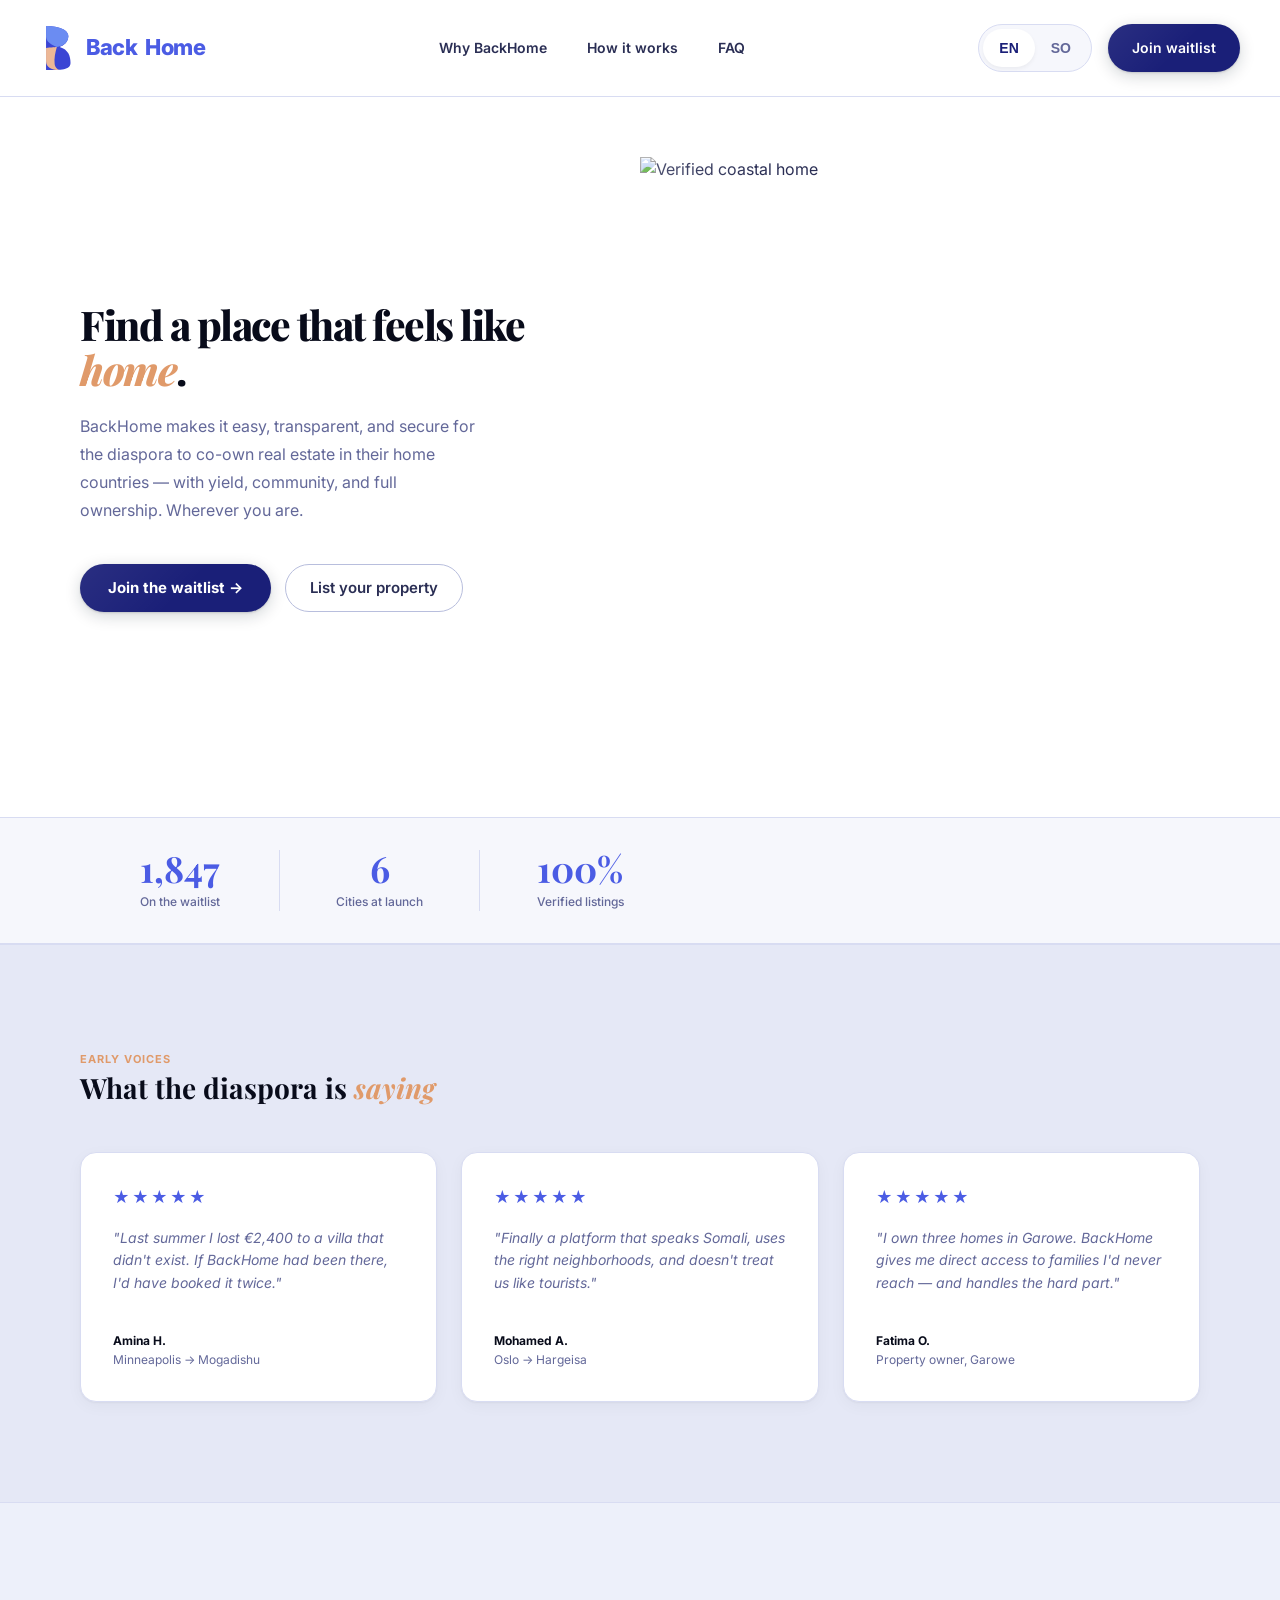
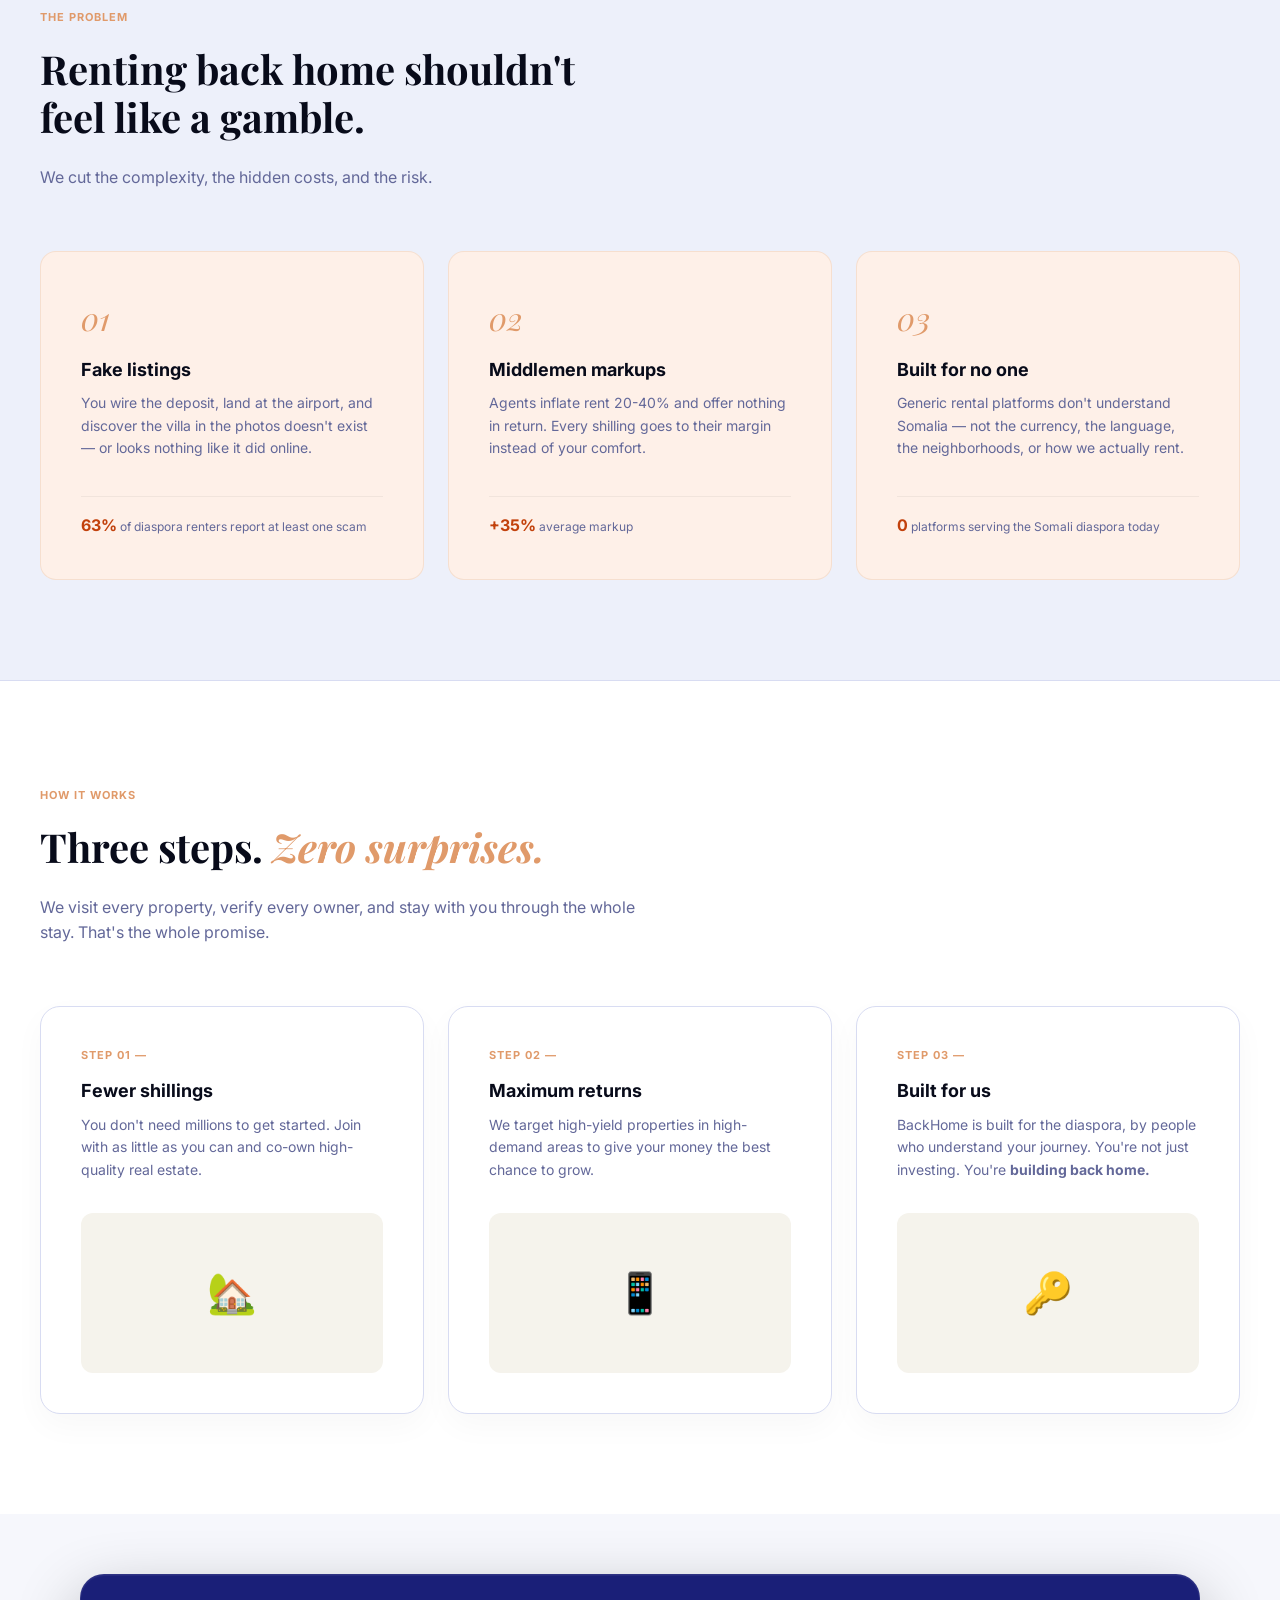
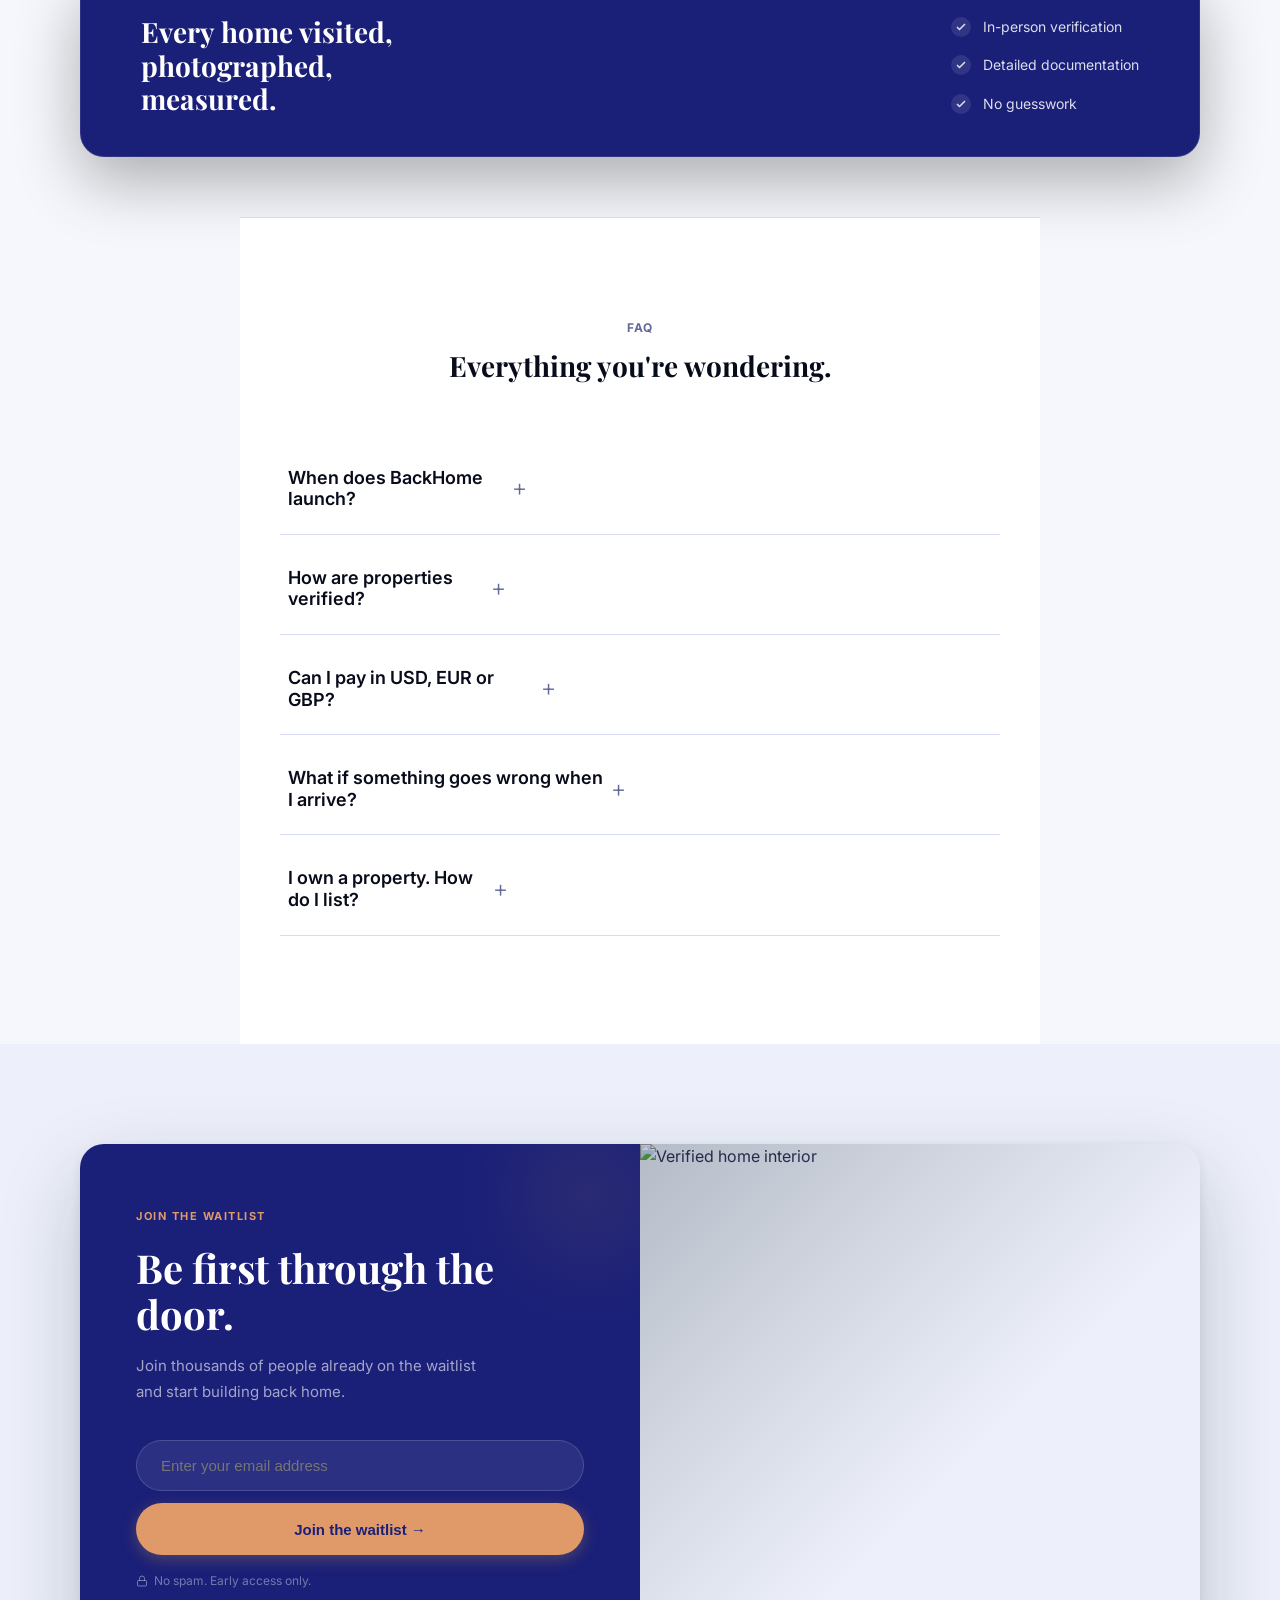
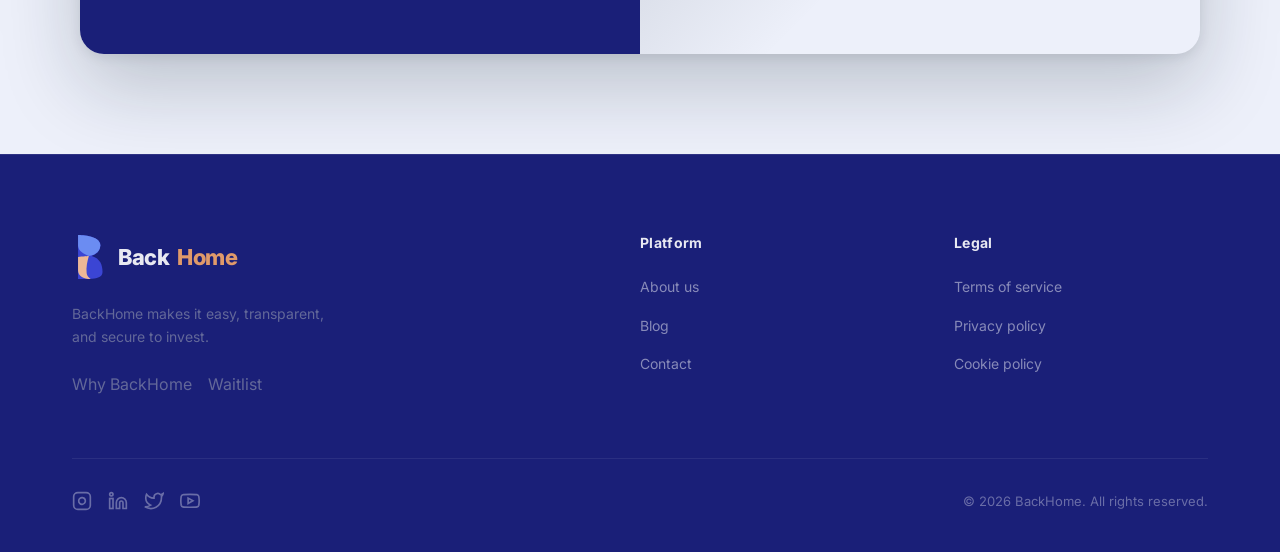
==== commit c1b9778d: "Hero: clean 2-col layout, white left, image right, stats strip below, no badge" ====
--- a/index.html
+++ b/index.html
@@ -1191,16 +1191,18 @@
     /* Transparent header over hero image */
     header { transition: background 0.3s ease; }
   
-    /* ── Hero responsive ── */
-    #hero { background: var(--bg-page); }
-    @media (max-width:900px) {
-      #hero > div:nth-child(2) { padding:80px 24px 56px !important; max-width:100% !important; }
-      #hero > div:last-child { padding:24px !important; }
-      #hero > div:last-child > div { grid-template-columns:repeat(2,1fr) !important; }
-    }
-    @media (max-width:540px) {
-      #hero > div:last-child > div { grid-template-columns:1fr !important; }
-    }
+  
+    /* ── Hero two-col ── */
+    #hero > div { min-height: 600px; }
+    @media (max-width: 900px) {
+      #hero > div { grid-template-columns: 1fr !important; }
+      #hero > div > div:first-child { padding: 64px 32px !important; }
+      #hero > div > div:last-child { min-height: 280px; }
+      #hero-stats { padding: 28px 32px !important; }
+      #hero-stats > div { max-width: 100% !important; }
+    }
+    /* Navbar always clean white */
+    header { background: rgba(255,255,255,0.97) !important; }
 
   </style>
 
@@ -1233,54 +1235,67 @@
   
   <main>
   <!-- HERO -->
-  <section id="hero" style="position:relative; overflow:hidden; min-height:580px; display:flex; flex-direction:column;">
-
-    <!-- Full-bleed coastal image -->
-    <div style="position:absolute;inset:0;z-index:0;">
-      <img src="https://images.unsplash.com/photo-1520250497591-112f2f40a3f4?auto=format&fit=crop&w=1800&q=90"
-           alt="Coastal home view"
-           style="width:100%;height:100%;object-fit:cover;display:block;object-position:center 40%;">
-      <!-- Light gradient: opaque left → transparent right (dark text readable) -->
-      <div style="position:absolute;inset:0;background:linear-gradient(90deg,rgba(255,255,255,0.94) 0%,rgba(255,255,255,0.80) 35%,rgba(255,255,255,0.30) 60%,rgba(255,255,255,0.00) 82%);"></div>
+  <section id="hero" style="background:#ffffff; overflow:hidden; border-bottom:1px solid var(--border-color);">
+    <div style="display:grid; grid-template-columns:1fr 1fr; min-height:600px; max-width:100%;">
+
+      <!-- LEFT: text content -->
+      <div style="display:flex; flex-direction:column; justify-content:center; padding:80px 64px 80px 80px; background:#ffffff;">
+
+        <h1 class="hero-title" data-i18n="hero_title"
+            style="font-size:clamp(32px,3.2vw,52px); line-height:1.1; font-weight:800; letter-spacing:-1.5px; color:var(--text-main); margin-bottom:20px; max-width:480px;">
+          Find a place that feels like <em class="serif-italic" style="font-style:italic;">home.</em>
+        </h1>
+
+        <p class="hero-subtitle" data-i18n="hero_sub"
+           style="font-size:16px; line-height:1.75; color:var(--text-muted); max-width:400px; margin-bottom:40px; font-weight:400;">
+          Verified rentals across Somalia, built for the diaspora. No scams, no middlemen, no inflated prices — just safe, trusted homes booked securely through BackHome.
+        </p>
+
+        <!-- CTAs -->
+        <div style="display:flex; gap:14px; align-items:center; flex-wrap:wrap;">
+          <a href="#bottom-cta" class="btn btn-dark" data-i18n="hero_join"
+             style="padding:14px 28px; font-size:15px; font-weight:700;">
+            Join the waitlist &rarr;
+          </a>
+          <a href="list-your-property.html" class="btn btn-outline" data-i18n="hero_list"
+             style="padding:14px 24px; font-size:15px; font-weight:600; color:var(--text-body); border-color:var(--border-strong);">
+            List your property
+          </a>
+        </div>
+      </div>
+
+      <!-- RIGHT: image -->
+      <div style="position:relative; overflow:hidden;">
+        <img
+          src="https://images.unsplash.com/photo-1520250497591-112f2f40a3f4?auto=format&fit=crop&w=1200&q=88"
+          alt="Verified coastal home"
+          style="width:100%; height:100%; object-fit:cover; display:block; object-position:center 35%;">
+        <!-- Very subtle dark vignette on left edge to separate from text -->
+        <div style="position:absolute;inset:0;background:linear-gradient(90deg, rgba(255,255,255,0.18) 0%, transparent 20%);pointer-events:none;"></div>
+      </div>
+
     </div>
-
-    <!-- Content -->
-    <div style="position:relative;z-index:1;flex:1;display:flex;flex-direction:column;justify-content:center;padding:110px 8vw 80px;max-width:660px;">
-
-      <span class="hero-badge" data-i18n="hero_badge" style="margin-bottom:24px;display:inline-block;">VERIFIED HOMES. REAL OWNERSHIP. BACK HOME.</span>
-
-      <h1 class="hero-title" data-i18n="hero_title" style="font-size:clamp(36px,4vw,60px);line-height:1.07;margin-bottom:20px;letter-spacing:-1.5px;">
-        Find a place that feels like <em class="serif-italic" style="font-style:italic;">home.</em>
-      </h1>
-
-      <p class="hero-subtitle" data-i18n="hero_sub" style="font-size:16px;max-width:460px;margin-bottom:40px;color:var(--text-muted);line-height:1.8;">
-        Verified rentals across Somalia, built for the diaspora. No scams, no middlemen, no inflated prices — just safe, trusted homes booked securely through BackHome.
-      </p>
-
-      <!-- Buttons -->
-      <div class="hero-actions" style="display:flex;gap:14px;align-items:center;flex-wrap:wrap;margin-bottom:56px;">
-        <a href="#bottom-cta" class="btn btn-dark" data-i18n="hero_join">Join the waitlist &rarr;</a>
-        <a href="list-your-property.html" class="btn btn-outline" style="font-weight:600;" data-i18n="hero_list">List your property</a>
+  </section>
+
+  <!-- STATS STRIP (moved below hero) -->
+  <section id="hero-stats" style="background:var(--bg-page); border-bottom:1px solid var(--border-color); padding:32px 80px;">
+    <div style="display:grid; grid-template-columns:repeat(3,1fr); max-width:600px; gap:0;">
+      <div style="text-align:center; padding:0 24px; border-right:1px solid var(--border-color);">
+        <div style="font-family:'Playfair Display',serif; font-size:36px; font-weight:700; color:var(--brand-blue); line-height:1;" data-i18n="stat_1_val">1,847</div>
+        <div style="font-size:12px; color:var(--text-muted); margin-top:6px; font-weight:500;" data-i18n="stat_1_lbl">On the waitlist</div>
       </div>
-
-      <!-- Stats -->
-      <div style="display:grid;grid-template-columns:repeat(3,auto);gap:40px;padding-top:28px;border-top:1px solid rgba(0,0,0,0.10);width:fit-content;">
-        <div>
-          <div style="font-family:'Playfair Display',serif;font-size:32px;font-weight:700;color:var(--brand-blue);" data-i18n="stat_1_val">1,847</div>
-          <div style="font-size:12px;color:var(--text-muted);margin-top:4px;" data-i18n="stat_1_lbl">On the waitlist</div>
-        </div>
-        <div>
-          <div style="font-family:'Playfair Display',serif;font-size:32px;font-weight:700;color:var(--brand-blue);" data-i18n="stat_2_val">6</div>
-          <div style="font-size:12px;color:var(--text-muted);margin-top:4px;" data-i18n="stat_2_lbl">Cities at launch</div>
-        </div>
-        <div>
-          <div style="font-family:'Playfair Display',serif;font-size:32px;font-weight:700;color:var(--brand-blue);" data-i18n="stat_3_val">100%</div>
-          <div style="font-size:12px;color:var(--text-muted);margin-top:4px;" data-i18n="stat_3_lbl">Verified listings</div>
-        </div>
+      <div style="text-align:center; padding:0 24px; border-right:1px solid var(--border-color);">
+        <div style="font-family:'Playfair Display',serif; font-size:36px; font-weight:700; color:var(--brand-blue); line-height:1;" data-i18n="stat_2_val">6</div>
+        <div style="font-size:12px; color:var(--text-muted); margin-top:6px; font-weight:500;" data-i18n="stat_2_lbl">Cities at launch</div>
+      </div>
+      <div style="text-align:center; padding:0 24px;">
+        <div style="font-family:'Playfair Display',serif; font-size:36px; font-weight:700; color:var(--brand-blue); line-height:1;" data-i18n="stat_3_val">100%</div>
+        <div style="font-size:12px; color:var(--text-muted); margin-top:6px; font-weight:500;" data-i18n="stat_3_lbl">Verified listings</div>
       </div>
     </div>
-
   </section>
+
+
 
 
 
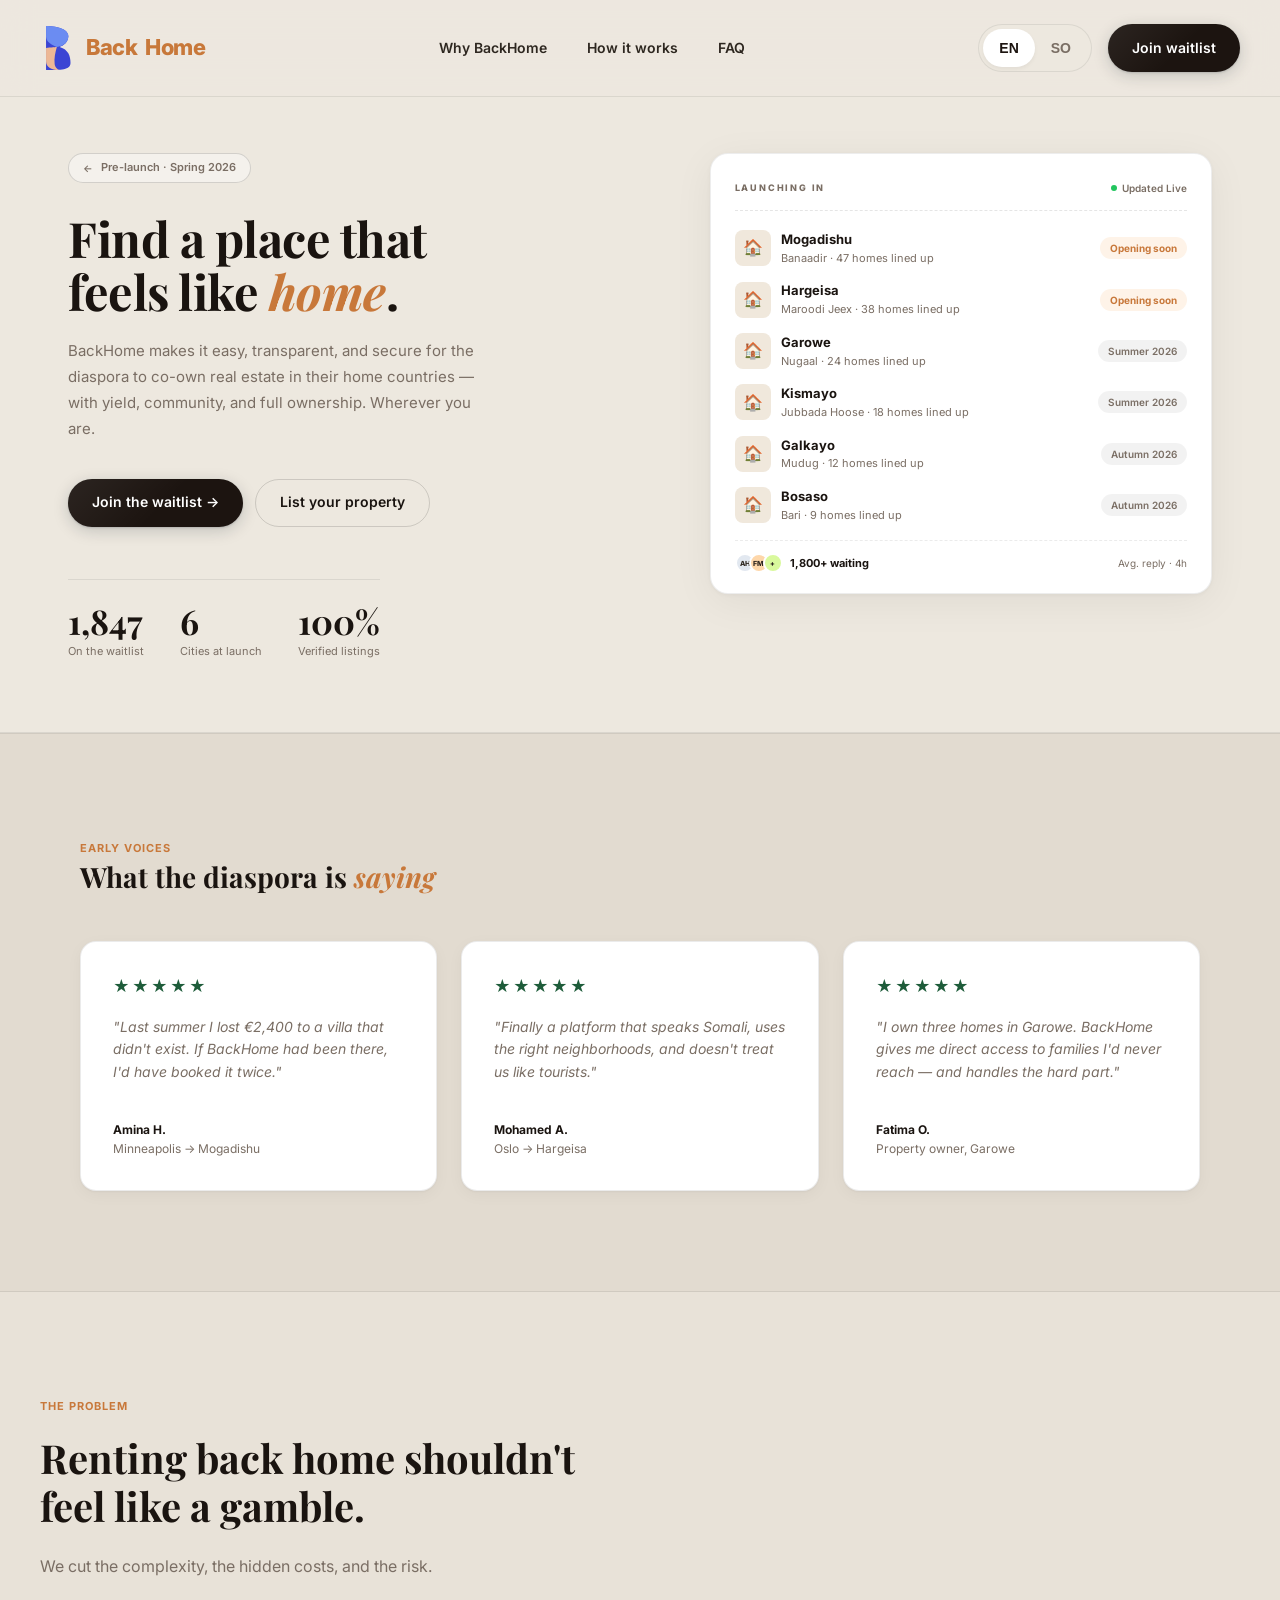
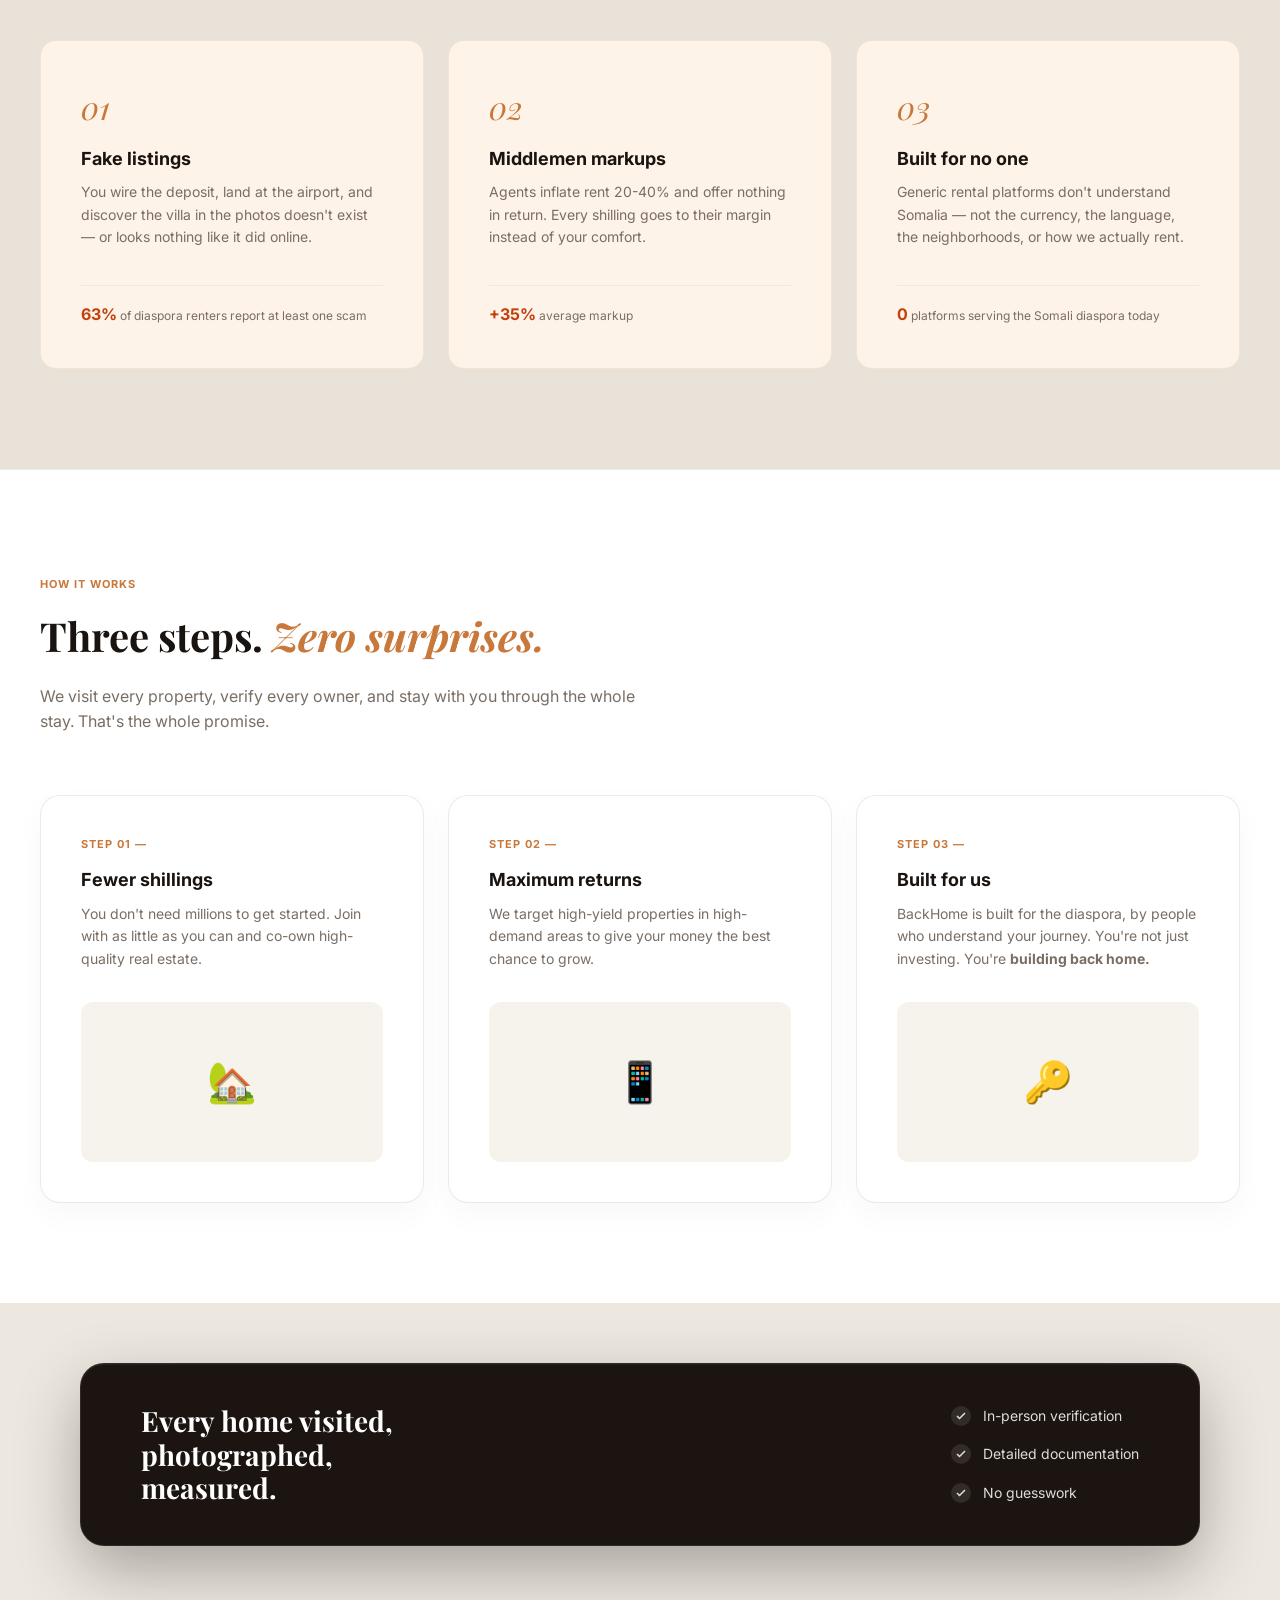
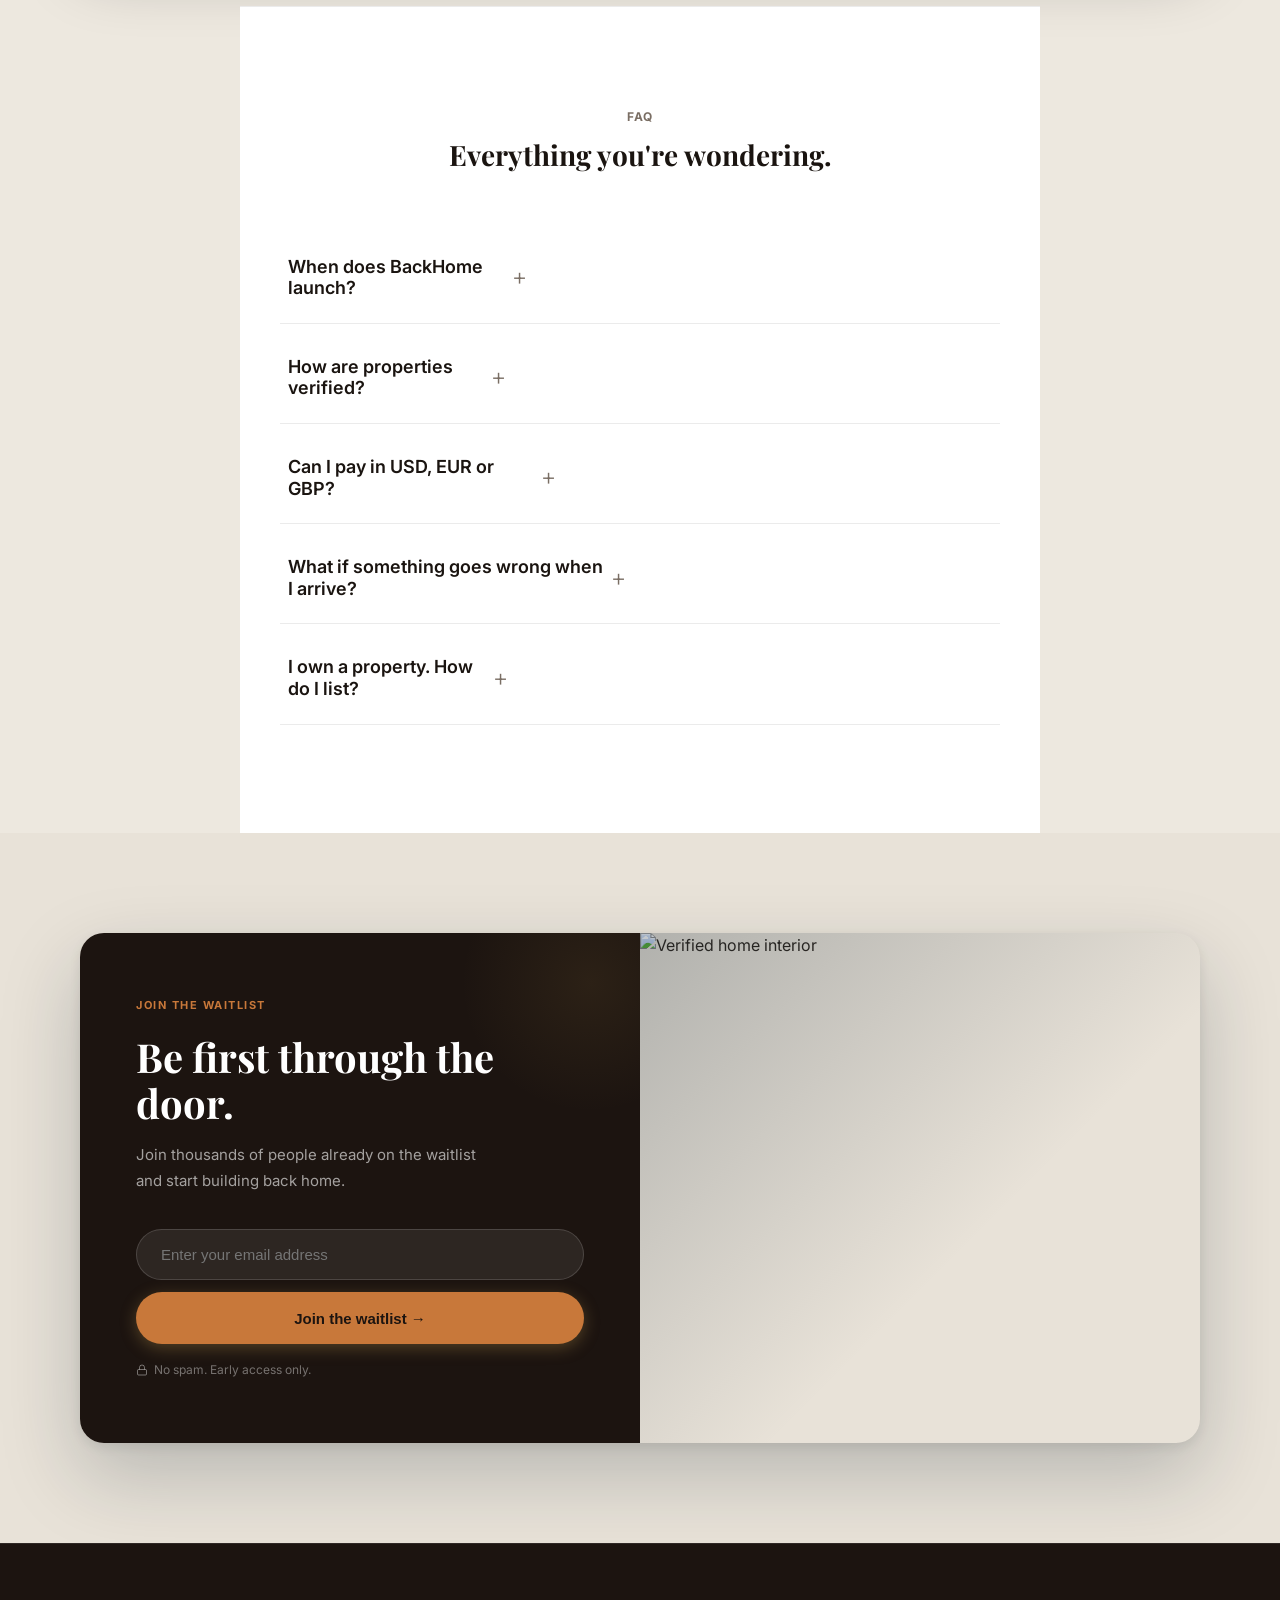
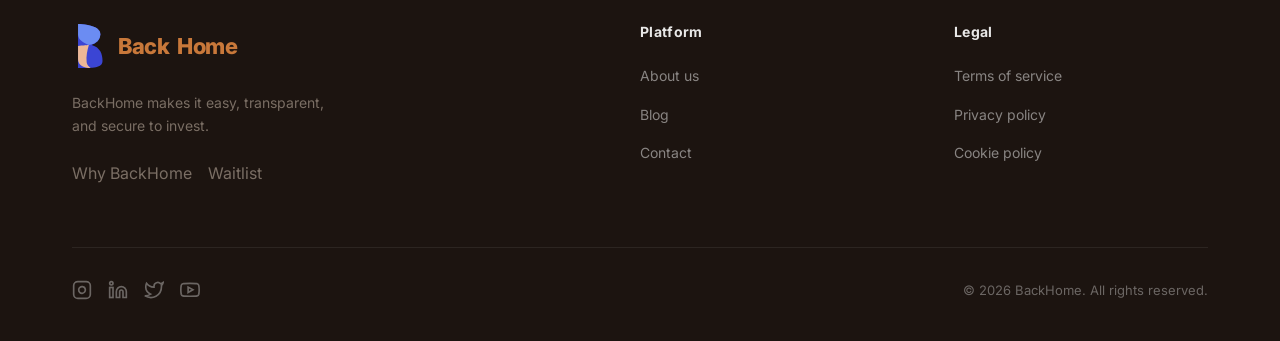
==== commit 5ad153e4: "Match reference: cream bg, amber, city card hero, pre-launch badge, stats in hero" ====
--- a/index.html
+++ b/index.html
@@ -10,57 +10,46 @@
   <link href="https://fonts.googleapis.com/css2?family=Inter:wght@400;500;600;700;800&family=Playfair+Display:ital,wght@0,500;0,600;0,700;1,500;1,600;1,700&display=swap" rel="stylesheet">
   <style>
     :root {
-      /* ════════════════════════════════════════════
-         BackHome — Logo-derived Color System
-         Logo blues: #5B8FF5 (light) · #3A41CC (deep)
-         Logo peach: #E8B898 (accent only)
-      ════════════════════════════════════════════ */
-
-      /* ── PRIMARY: Brand Blue (from logo) ── */
-      --brand-blue:       #4B5CE4;   /* balanced primary — between logo's two blues */
-      --brand-blue-light: #6B7BEC;   /* lighter tint — hover highlights */
-      --brand-blue-pale:  #EEF0FC;   /* very light blue tint — card backgrounds */
-      --brand-blue-deep:  #1E2280;   /* dark sections, feature blocks */
-      --brand-blue-mid:   #2C3AB8;   /* button hover state */
-
-      /* ── ACCENT: Brand Orange/Peach (logo peach, used sparingly) ── */
-      --brand-orange:     #E09A6A;   /* warm peach accent — italic highlights, icons */
-      --brand-orange-light:#FEF0E8;  /* very light tint — never dominant */
-
-      /* ── BACKGROUNDS — cool-neutral, no beige ── */
-      --bg-page:      #F6F7FC;   /* near-white with blue whisper */
-      --bg-section-b: #EDF0FA;   /* light blue-tinted section */
-      --bg-section-c: #E5E8F6;   /* slightly deeper cool section */
-      --bg-dark:      #1A1F78;   /* deep brand blue — dark feature sections */
-      --bg-dark-mid:  #222890;   /* slightly lighter dark blue — card surfaces */
-      --bg-light:     #F6F7FC;   /* alias for old references */
+      /* BackHome — warm cream palette (reference-matched) */
+      --bg-page:      #EDE8DF;
+      --bg-section-b: #E8E2D8;
+      --bg-section-c: #E2DBD0;
+      --bg-dark:      #1C1410;
+      --bg-dark-mid:  #2A1F17;
+      --bg-light:     #EDE8DF;
       --white:        #FFFFFF;
-      --card-bg:      #FFFFFF;   /* pure white cards pop off every section */
-
-      /* ── TEXT ── */
-      --text-main:    #080B1A;   /* near-black with blue undertone */
-      --text-body:    #2A2E54;   /* dark blue-gray — confident body copy */
-      --text-muted:   #636899;   /* muted blue — secondary info */
-      --text-faint:   #A8ADC8;   /* light blue-gray — timestamps, captions */
-      --text-on-dark: rgba(255,255,255,0.92);
+      --card-bg:      #FFFFFF;
+
+      --text-main:    #1A1410;
+      --text-body:    #2E2720;
+      --text-muted:   #7A6E64;
+      --text-faint:   #B0A89E;
+      --text-on-dark: rgba(255,255,255,0.90);
       --text-on-dark-muted: rgba(255,255,255,0.55);
 
-      /* ── BACKWARD-COMPAT ALIASES (old variable names → brand values) ── */
-      --dark-navy:    #1A1F78;   /* was old navy → now brand deep blue */
-      --navy-mid:     #2C3AB8;   /* was old mid-navy → brand blue hover */
-      --amber:        #E09A6A;   /* was amber → brand orange */
-      --amber-light:  #FEF0E8;
-      --amber-glow:   rgba(224, 154, 106, 0.14);
-      --green-accent: #4B5CE4;   /* was green → brand blue (used for checkmarks etc.) */
-      --green-light:  #EEF0FC;
-      --gold:         #E09A6A;   /* was gold → brand orange */
-      --gold-light:   #FEF0E8;
-
-      /* ── BORDERS ── */
-      --border-color: #D8DCF2;   /* soft blue-tinted border */
-      --border-strong:#B8BEDD;   /* stronger divider */
+      /* Brand amber/warm (reference logo + accents) */
+      --amber:        #C8783A;
+      --amber-light:  #FEF3E8;
+      --amber-glow:   rgba(200,120,58,0.15);
+      --gold:         #C8783A;
+      --gold-light:   #FEF3E8;
+
+      /* Blue kept for backward compat but not dominant */
+      --brand-blue:       #C8783A;
+      --brand-blue-light: #D8905A;
+      --brand-blue-pale:  #FEF3E8;
+      --brand-blue-deep:  #1C1410;
+      --brand-blue-mid:   #A86030;
+      --brand-orange:     #C8783A;
+      --brand-orange-light:#FEF3E8;
+      --dark-navy:    #1C1410;
+      --navy-mid:     #2A1F17;
+      --green-accent: #1E5C3A;
+      --green-light:  #EBF6F0;
+
+      --border-color: rgba(0,0,0,0.08);
+      --border-strong:rgba(0,0,0,0.14);
       --border-dark:  rgba(255,255,255,0.09);
-
       --max-width: 1200px;
     }
 
@@ -98,7 +87,7 @@
       position: sticky;
       top: 0;
       z-index: 1000;
-      background: rgba(250, 250, 250, 0.9);
+      background: rgba(237,232,223,0.96);
       backdrop-filter: blur(10px);
       border-bottom: 1px solid transparent;
       transition: border-color 0.3s;
@@ -123,7 +112,7 @@
     }
     .logo-icon { width: 38px; height: 44px; flex-shrink: 0; object-fit: contain; }
     /* 'Back' = brand blue, 'Home' = brand orange accent */
-    .logo span { color: var(--brand-blue); }
+    .logo span { color: var(--amber); }
     
     .nav-links {
       display: flex;
@@ -938,7 +927,7 @@
 
     /* ── Navbar ── */
     header {
-      background: rgba(255,255,255,0.96);
+      background: rgba(237,232,223,0.96);
       backdrop-filter: blur(16px);
       -webkit-backdrop-filter: blur(16px);
       border-bottom: 1px solid var(--border-color);
@@ -1151,8 +1140,8 @@
       border-top: 1px solid rgba(255,255,255,0.07) !important;
       color: rgba(255,255,255,0.35) !important;
     }
-    footer .logo span:first-of-type { color: rgba(255,255,255,0.90) !important; }
-    footer .logo span:last-of-type  { color: var(--brand-orange) !important; }
+    footer .logo span { color: var(--amber); }
+    footer .logo span { color: var(--amber); }
     footer .footer-desc { color: rgba(255,255,255,0.42) !important; }
 
     /* ─────────────────────────────────────────────
@@ -1192,17 +1181,8 @@
     header { transition: background 0.3s ease; }
   
   
-    /* ── Hero two-col ── */
-    #hero > div { min-height: 600px; }
-    @media (max-width: 900px) {
-      #hero > div { grid-template-columns: 1fr !important; }
-      #hero > div > div:first-child { padding: 64px 32px !important; }
-      #hero > div > div:last-child { min-height: 280px; }
-      #hero-stats { padding: 28px 32px !important; }
-      #hero-stats > div { max-width: 100% !important; }
-    }
     /* Navbar always clean white */
-    header { background: rgba(255,255,255,0.97) !important; }
+    
 
   </style>
 
@@ -1235,65 +1215,144 @@
   
   <main>
   <!-- HERO -->
-  <section id="hero" style="background:#ffffff; overflow:hidden; border-bottom:1px solid var(--border-color);">
-    <div style="display:grid; grid-template-columns:1fr 1fr; min-height:600px; max-width:100%;">
-
-      <!-- LEFT: text content -->
-      <div style="display:flex; flex-direction:column; justify-content:center; padding:80px 64px 80px 80px; background:#ffffff;">
-
-        <h1 class="hero-title" data-i18n="hero_title"
-            style="font-size:clamp(32px,3.2vw,52px); line-height:1.1; font-weight:800; letter-spacing:-1.5px; color:var(--text-main); margin-bottom:20px; max-width:480px;">
-          Find a place that feels like <em class="serif-italic" style="font-style:italic;">home.</em>
-        </h1>
-
-        <p class="hero-subtitle" data-i18n="hero_sub"
-           style="font-size:16px; line-height:1.75; color:var(--text-muted); max-width:400px; margin-bottom:40px; font-weight:400;">
-          Verified rentals across Somalia, built for the diaspora. No scams, no middlemen, no inflated prices — just safe, trusted homes booked securely through BackHome.
-        </p>
-
-        <!-- CTAs -->
-        <div style="display:flex; gap:14px; align-items:center; flex-wrap:wrap;">
-          <a href="#bottom-cta" class="btn btn-dark" data-i18n="hero_join"
-             style="padding:14px 28px; font-size:15px; font-weight:700;">
-            Join the waitlist &rarr;
-          </a>
-          <a href="list-your-property.html" class="btn btn-outline" data-i18n="hero_list"
-             style="padding:14px 24px; font-size:15px; font-weight:600; color:var(--text-body); border-color:var(--border-strong);">
-            List your property
-          </a>
-        </div>
-      </div>
-
-      <!-- RIGHT: image -->
-      <div style="position:relative; overflow:hidden;">
-        <img
-          src="https://images.unsplash.com/photo-1520250497591-112f2f40a3f4?auto=format&fit=crop&w=1200&q=88"
-          alt="Verified coastal home"
-          style="width:100%; height:100%; object-fit:cover; display:block; object-position:center 35%;">
-        <!-- Very subtle dark vignette on left edge to separate from text -->
-        <div style="position:absolute;inset:0;background:linear-gradient(90deg, rgba(255,255,255,0.18) 0%, transparent 20%);pointer-events:none;"></div>
-      </div>
-
-    </div>
-  </section>
-
-  <!-- STATS STRIP (moved below hero) -->
-  <section id="hero-stats" style="background:var(--bg-page); border-bottom:1px solid var(--border-color); padding:32px 80px;">
-    <div style="display:grid; grid-template-columns:repeat(3,1fr); max-width:600px; gap:0;">
-      <div style="text-align:center; padding:0 24px; border-right:1px solid var(--border-color);">
-        <div style="font-family:'Playfair Display',serif; font-size:36px; font-weight:700; color:var(--brand-blue); line-height:1;" data-i18n="stat_1_val">1,847</div>
-        <div style="font-size:12px; color:var(--text-muted); margin-top:6px; font-weight:500;" data-i18n="stat_1_lbl">On the waitlist</div>
-      </div>
-      <div style="text-align:center; padding:0 24px; border-right:1px solid var(--border-color);">
-        <div style="font-family:'Playfair Display',serif; font-size:36px; font-weight:700; color:var(--brand-blue); line-height:1;" data-i18n="stat_2_val">6</div>
-        <div style="font-size:12px; color:var(--text-muted); margin-top:6px; font-weight:500;" data-i18n="stat_2_lbl">Cities at launch</div>
-      </div>
-      <div style="text-align:center; padding:0 24px;">
-        <div style="font-family:'Playfair Display',serif; font-size:36px; font-weight:700; color:var(--brand-blue); line-height:1;" data-i18n="stat_3_val">100%</div>
-        <div style="font-size:12px; color:var(--text-muted); margin-top:6px; font-weight:500;" data-i18n="stat_3_lbl">Verified listings</div>
+  <section id="hero" class="full-width-section" style="padding:56px 0 72px; background:var(--bg-page);">
+    <div class="container" style="max-width:1240px; margin:0 auto; padding:0 48px;">
+      <div style="display:grid; grid-template-columns:1.15fr 1fr; gap:64px; align-items:start;">
+
+        <!-- LEFT -->
+        <div>
+          <!-- Pre-launch badge -->
+          <div style="display:inline-flex;align-items:center;gap:8px;border:1px solid rgba(0,0,0,0.14);border-radius:50px;padding:5px 14px;font-size:11px;font-weight:600;color:var(--text-muted);margin-bottom:28px;background:rgba(255,255,255,0.40);">
+            <span style="font-size:10px;">&#8592;</span>
+            <span>Pre-launch &middot; Spring 2026</span>
+          </div>
+
+          <h1 class="hero-title" data-i18n="hero_title"
+              style="font-family:'Playfair Display',serif;font-size:clamp(36px,3.8vw,54px);line-height:1.1;font-weight:700;letter-spacing:-0.5px;color:var(--text-main);margin-bottom:20px;max-width:460px;">
+            Find a place that feels like <em class="serif-italic" style="font-style:italic;">home.</em>
+          </h1>
+
+          <p class="hero-subtitle" data-i18n="hero_sub"
+             style="font-size:15px;line-height:1.75;color:var(--text-muted);max-width:420px;margin-bottom:36px;">
+            Verified rentals across Somalia, built for the diaspora. No scams, no middlemen, no inflated prices — just safe, trusted homes booked securely through BackHome.
+          </p>
+
+          <div style="display:flex;gap:12px;align-items:center;flex-wrap:wrap;margin-bottom:52px;">
+            <a href="#bottom-cta" class="btn btn-dark" data-i18n="hero_join">Join the waitlist &rarr;</a>
+            <a href="list-your-property.html" class="btn btn-outline" style="font-weight:600;" data-i18n="hero_list">List your property</a>
+          </div>
+
+          <!-- Stats -->
+          <div style="display:grid;grid-template-columns:repeat(3,auto);gap:36px;padding-top:24px;border-top:1px solid var(--border-color);width:fit-content;">
+            <div>
+              <div style="font-family:'Playfair Display',serif;font-size:34px;font-weight:700;line-height:1;color:var(--text-main);" data-i18n="stat_1_val">1,847</div>
+              <div style="font-size:11px;color:var(--text-muted);margin-top:5px;" data-i18n="stat_1_lbl">On the waitlist</div>
+            </div>
+            <div>
+              <div style="font-family:'Playfair Display',serif;font-size:34px;font-weight:700;line-height:1;color:var(--text-main);" data-i18n="stat_2_val">6</div>
+              <div style="font-size:11px;color:var(--text-muted);margin-top:5px;" data-i18n="stat_2_lbl">Cities at launch</div>
+            </div>
+            <div>
+              <div style="font-family:'Playfair Display',serif;font-size:34px;font-weight:700;line-height:1;color:var(--text-main);" data-i18n="stat_3_val">100%</div>
+              <div style="font-size:11px;color:var(--text-muted);margin-top:5px;" data-i18n="stat_3_lbl">Verified listings</div>
+            </div>
+          </div>
+        </div>
+
+        <!-- RIGHT: LAUNCHING IN card (exact reference) -->
+        <div style="background:#ffffff;border-radius:18px;padding:26px 24px 20px;border:1px solid rgba(0,0,0,0.07);box-shadow:0 8px 40px rgba(0,0,0,0.06),0 1px 4px rgba(0,0,0,0.04);">
+
+          <div style="display:flex;justify-content:space-between;align-items:center;margin-bottom:18px;padding-bottom:14px;border-bottom:1px dashed rgba(0,0,0,0.10);">
+            <span style="font-size:9px;font-weight:800;letter-spacing:1.8px;color:var(--text-muted);text-transform:uppercase;">Launching in</span>
+            <span style="font-size:10px;font-weight:600;color:var(--text-muted);display:flex;align-items:center;gap:5px;">
+              <span style="width:6px;height:6px;background:#22c55e;border-radius:50%;display:inline-block;"></span>
+              Updated Live
+            </span>
+          </div>
+
+          <div style="display:flex;flex-direction:column;gap:13px;">
+            <!-- City rows -->
+            <div style="display:flex;justify-content:space-between;align-items:center;">
+              <div style="display:flex;gap:10px;align-items:center;">
+                <div style="width:36px;height:36px;background:#F0E8DC;border-radius:8px;display:flex;align-items:center;justify-content:center;font-size:16px;flex-shrink:0;">🏠</div>
+                <div>
+                  <div style="font-weight:700;font-size:13px;color:var(--text-main);" data-i18n="city_1">Mogadishu</div>
+                  <div style="font-size:11px;color:var(--text-muted);">Banaadir &middot; 47 homes lined up</div>
+                </div>
+              </div>
+              <span style="background:#FEF3E8;color:var(--amber);font-size:10px;font-weight:700;padding:3px 10px;border-radius:20px;white-space:nowrap;" data-i18n="city_badge">Opening soon</span>
+            </div>
+            <div style="display:flex;justify-content:space-between;align-items:center;">
+              <div style="display:flex;gap:10px;align-items:center;">
+                <div style="width:36px;height:36px;background:#F0E8DC;border-radius:8px;display:flex;align-items:center;justify-content:center;font-size:16px;flex-shrink:0;">🏠</div>
+                <div>
+                  <div style="font-weight:700;font-size:13px;color:var(--text-main);" data-i18n="city_2">Hargeisa</div>
+                  <div style="font-size:11px;color:var(--text-muted);">Maroodi Jeex &middot; 38 homes lined up</div>
+                </div>
+              </div>
+              <span style="background:#FEF3E8;color:var(--amber);font-size:10px;font-weight:700;padding:3px 10px;border-radius:20px;white-space:nowrap;" data-i18n="city_badge">Opening soon</span>
+            </div>
+            <div style="display:flex;justify-content:space-between;align-items:center;">
+              <div style="display:flex;gap:10px;align-items:center;">
+                <div style="width:36px;height:36px;background:#F0E8DC;border-radius:8px;display:flex;align-items:center;justify-content:center;font-size:16px;flex-shrink:0;">🏠</div>
+                <div>
+                  <div style="font-weight:700;font-size:13px;color:var(--text-main);" data-i18n="city_3">Garowe</div>
+                  <div style="font-size:11px;color:var(--text-muted);">Nugaal &middot; 24 homes lined up</div>
+                </div>
+              </div>
+              <span style="background:rgba(0,0,0,0.05);color:var(--text-muted);font-size:10px;font-weight:600;padding:3px 10px;border-radius:20px;white-space:nowrap;">Summer 2026</span>
+            </div>
+            <div style="display:flex;justify-content:space-between;align-items:center;">
+              <div style="display:flex;gap:10px;align-items:center;">
+                <div style="width:36px;height:36px;background:#F0E8DC;border-radius:8px;display:flex;align-items:center;justify-content:center;font-size:16px;flex-shrink:0;">🏠</div>
+                <div>
+                  <div style="font-weight:700;font-size:13px;color:var(--text-main);" data-i18n="city_4">Kismayo</div>
+                  <div style="font-size:11px;color:var(--text-muted);">Jubbada Hoose &middot; 18 homes lined up</div>
+                </div>
+              </div>
+              <span style="background:rgba(0,0,0,0.05);color:var(--text-muted);font-size:10px;font-weight:600;padding:3px 10px;border-radius:20px;white-space:nowrap;">Summer 2026</span>
+            </div>
+            <div style="display:flex;justify-content:space-between;align-items:center;">
+              <div style="display:flex;gap:10px;align-items:center;">
+                <div style="width:36px;height:36px;background:#F0E8DC;border-radius:8px;display:flex;align-items:center;justify-content:center;font-size:16px;flex-shrink:0;">🏠</div>
+                <div>
+                  <div style="font-weight:700;font-size:13px;color:var(--text-main);" data-i18n="city_5">Galkayo</div>
+                  <div style="font-size:11px;color:var(--text-muted);">Mudug &middot; 12 homes lined up</div>
+                </div>
+              </div>
+              <span style="background:rgba(0,0,0,0.05);color:var(--text-muted);font-size:10px;font-weight:600;padding:3px 10px;border-radius:20px;white-space:nowrap;">Autumn 2026</span>
+            </div>
+            <div style="display:flex;justify-content:space-between;align-items:center;">
+              <div style="display:flex;gap:10px;align-items:center;">
+                <div style="width:36px;height:36px;background:#F0E8DC;border-radius:8px;display:flex;align-items:center;justify-content:center;font-size:16px;flex-shrink:0;">🏠</div>
+                <div>
+                  <div style="font-weight:700;font-size:13px;color:var(--text-main);" data-i18n="city_6">Bosaso</div>
+                  <div style="font-size:11px;color:var(--text-muted);">Bari &middot; 9 homes lined up</div>
+                </div>
+              </div>
+              <span style="background:rgba(0,0,0,0.05);color:var(--text-muted);font-size:10px;font-weight:600;padding:3px 10px;border-radius:20px;white-space:nowrap;">Autumn 2026</span>
+            </div>
+          </div>
+
+          <!-- Card footer -->
+          <div style="margin-top:16px;padding-top:12px;border-top:1px dashed rgba(0,0,0,0.08);display:flex;justify-content:space-between;align-items:center;">
+            <div style="display:flex;align-items:center;gap:7px;">
+              <div style="display:flex;">
+                <div style="width:20px;height:20px;border-radius:50%;background:#e2e8f0;font-size:7px;display:flex;align-items:center;justify-content:center;font-weight:800;border:2px solid #fff;">AH</div>
+                <div style="width:20px;height:20px;border-radius:50%;background:#fed7aa;font-size:7px;display:flex;align-items:center;justify-content:center;font-weight:800;border:2px solid #fff;margin-left:-6px;">FM</div>
+                <div style="width:20px;height:20px;border-radius:50%;background:#d9f99d;font-size:7px;display:flex;align-items:center;justify-content:center;font-weight:800;border:2px solid #fff;margin-left:-6px;">+</div>
+              </div>
+              <span style="font-size:11px;font-weight:700;color:var(--text-main);">1,800+ waiting</span>
+            </div>
+            <span style="font-size:10px;color:var(--text-muted);">Avg. reply &middot; 4h</span>
+          </div>
+        </div>
+
       </div>
     </div>
   </section>
+
+
 
 
 
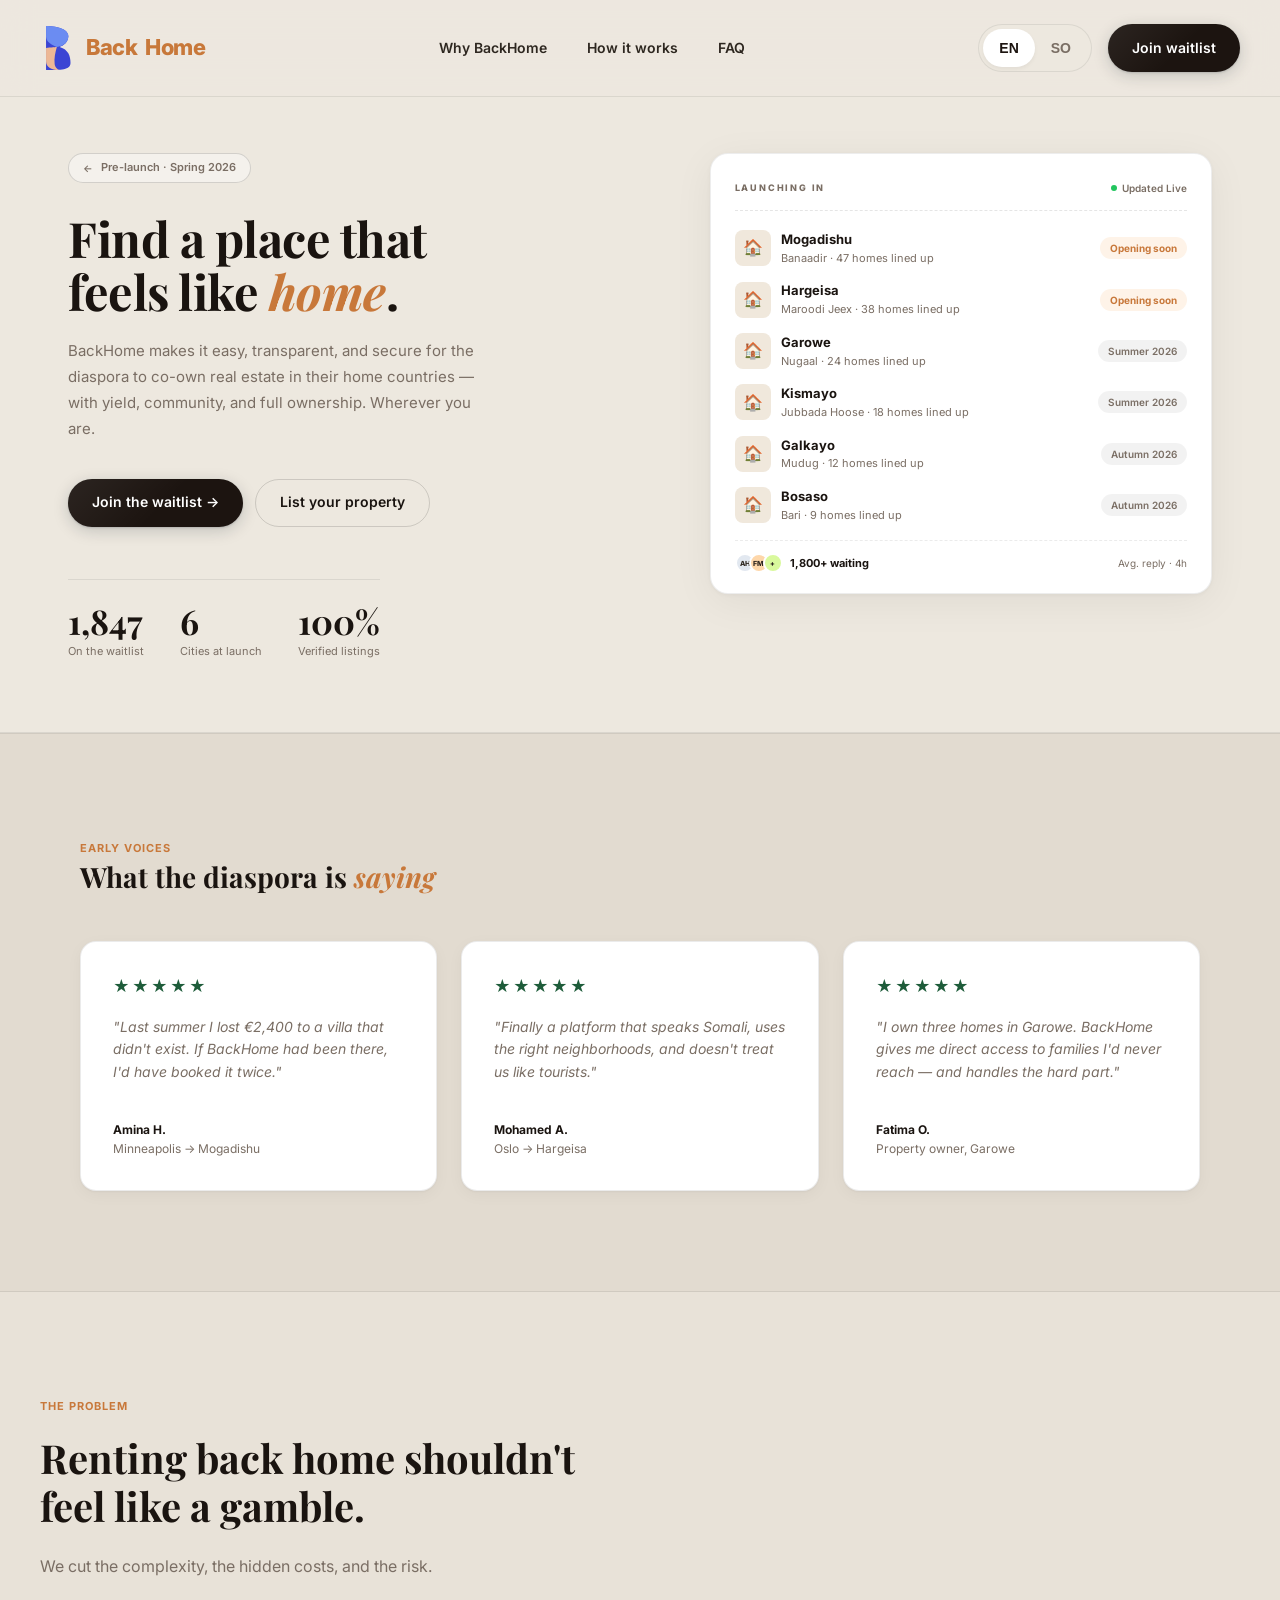
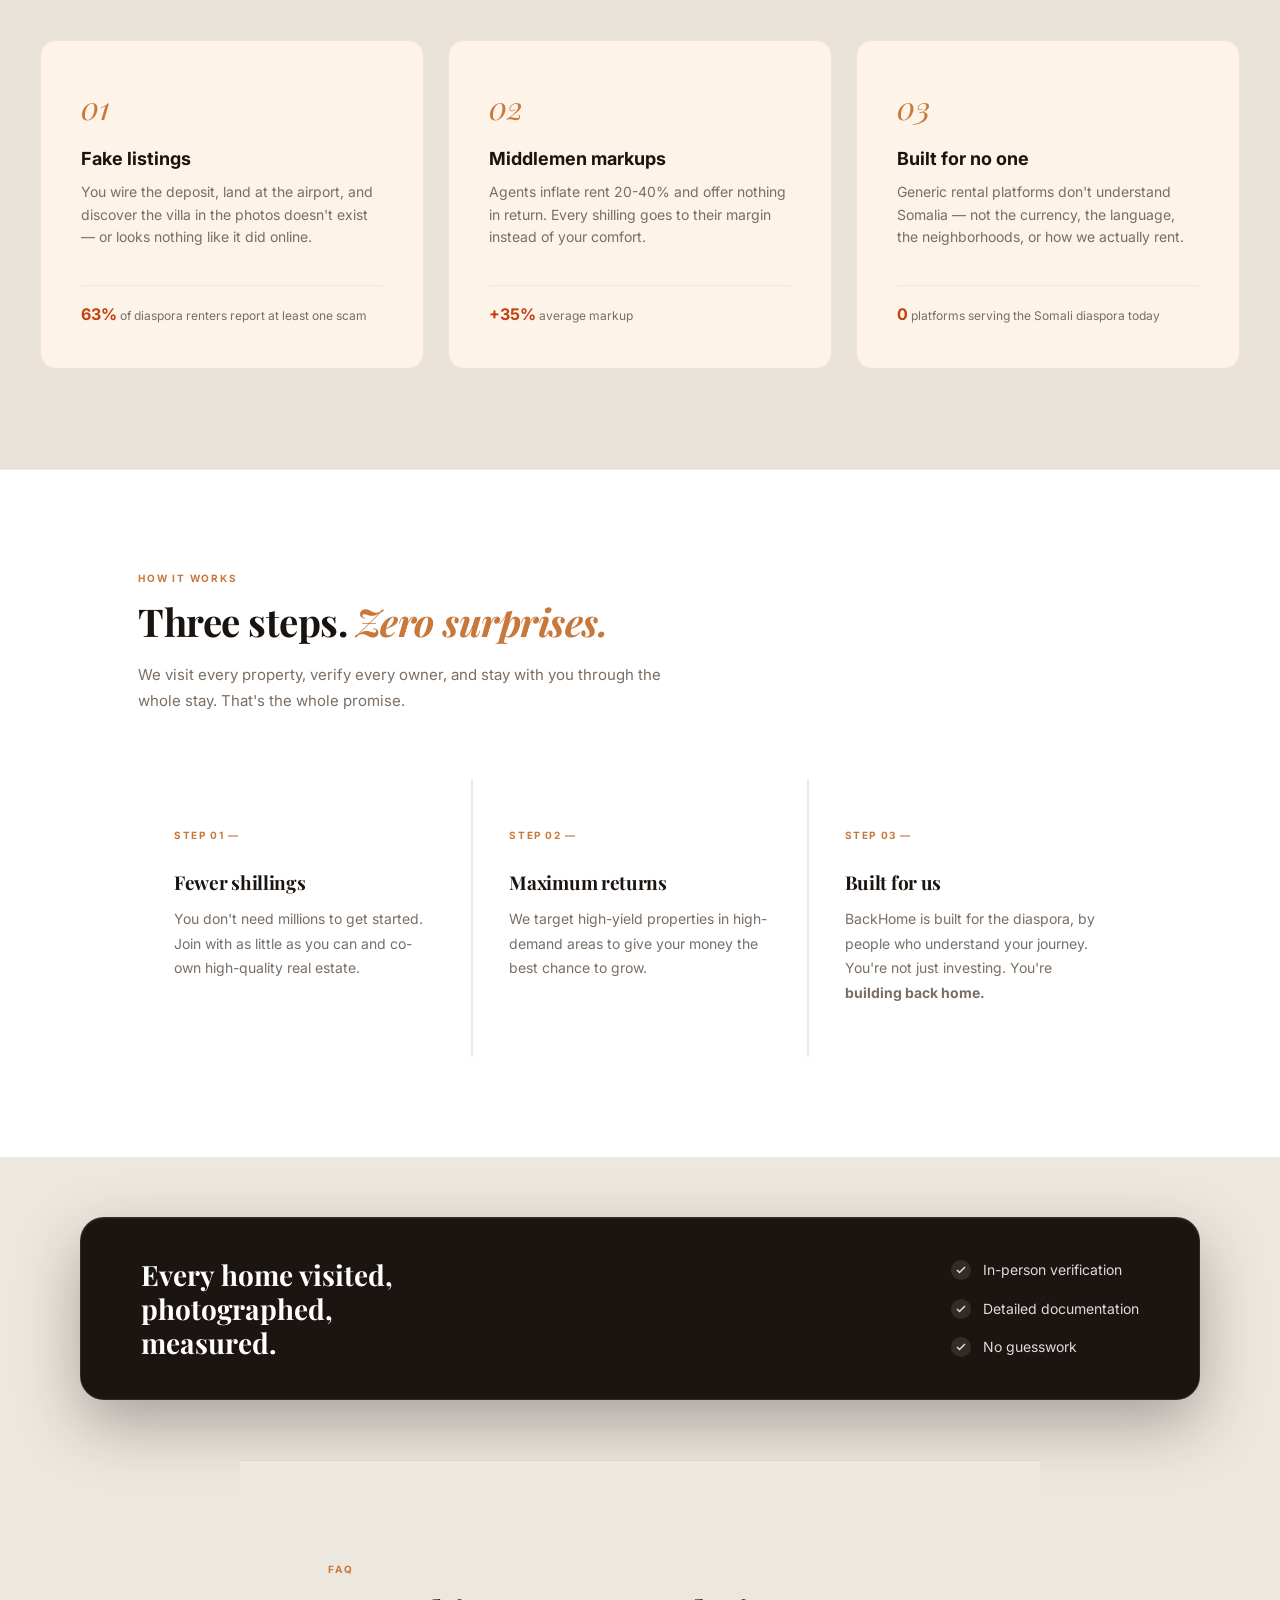
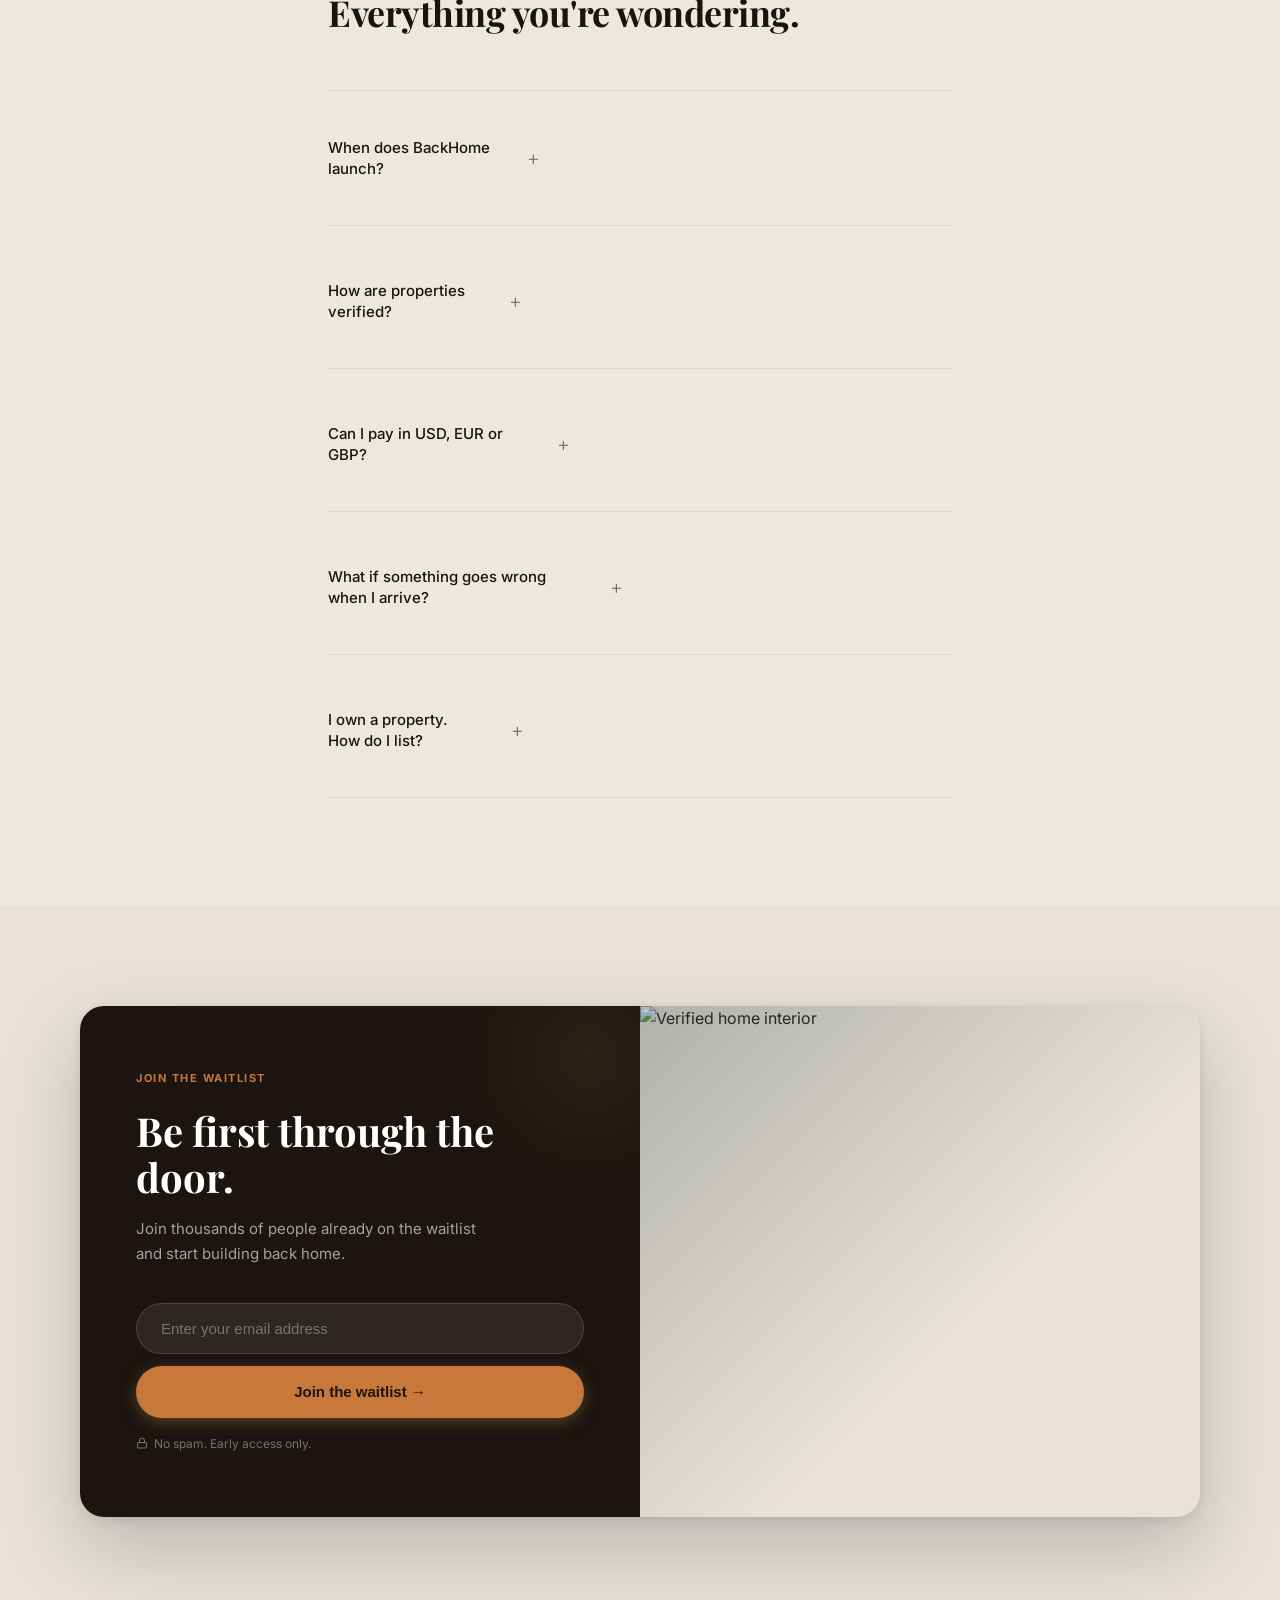
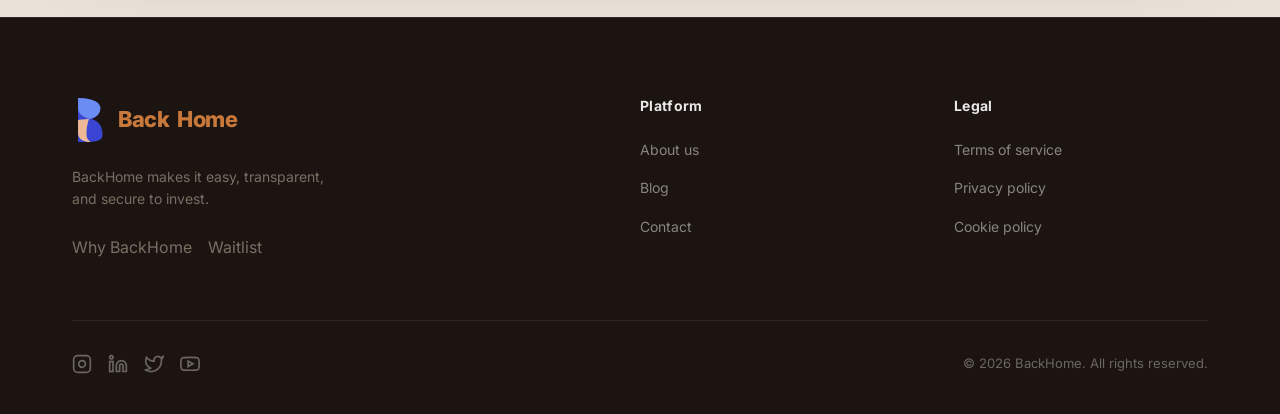
==== commit b18ac1ae: "Premium How It Works (no emojis, grid layout) + clean FAQ accordion" ====
--- a/index.html
+++ b/index.html
@@ -1183,6 +1183,17 @@
   
     /* Navbar always clean white */
     
+
+  
+    /* ── FAQ premium accordion ── */
+    .faq-item .faq-header-click { transition: background 0.15s ease; border-radius: 4px; margin: 0 -8px; padding-left: 8px; padding-right: 8px; }
+    .faq-item .faq-header-click:hover { background: rgba(0,0,0,0.025); }
+    .faq-item.open .faq-header-click h4 { font-weight: 600; }
+    .faq-item.open .icon-plus { transform: rotate(45deg); color: var(--amber); }
+    .faq-answer-wrapper { max-height: 0; overflow: hidden; transition: max-height 0.35s cubic-bezier(0.4,0,0.2,1); }
+    .faq-item.open .faq-answer-wrapper { max-height: 300px; }
+    /* ── How it works: grid border trick ── */
+    #how-it-works .grid-3 > div:hover { background: #FAFAF8; }
 
   </style>
 
@@ -1454,41 +1465,43 @@
   </section>
 
   <!-- HOW IT WORKS SECTION -->
-  <section id="how-it-works" class="full-width-section" style="padding: 100px 0; background: var(--white);">
-    <div class="container" style="max-width: 1400px; margin: 0 auto; padding: 0 40px;">
-      <div style="margin-bottom: 60px; max-width: 600px;">
-        <span style="font-size: 11px; font-weight: 700; letter-spacing: 1px; color: var(--gold); text-transform: uppercase;">HOW IT WORKS</span>
-        <h2 data-i18n="how_title" style="font-size: 40px; margin: 16px 0 24px;">Three steps. <span class="serif-italic" style="color: var(--gold);">Zero surprises.</span></h2>
-        <p data-i18n="how_sub" style="color: var(--text-muted); font-size: 16px;">We visit every property, verify every owner, and stay with you through the whole stay. That's the whole promise.</p>
+  <section id="how-it-works" class="full-width-section" style="padding:100px 0; background:var(--white);">
+    <div class="container" style="max-width:1100px; margin:0 auto; padding:0 48px;">
+
+      <div style="margin-bottom:64px; max-width:560px;">
+        <span style="font-size:10px;font-weight:700;letter-spacing:1.8px;color:var(--amber);text-transform:uppercase;display:block;margin-bottom:14px;">HOW IT WORKS</span>
+        <h2 data-i18n="how_title" style="font-size:clamp(28px,3vw,42px);line-height:1.1;margin:0 0 20px;letter-spacing:-0.5px;">Three steps. <em class="serif-italic" style="font-style:italic;">Zero surprises.</em></h2>
+        <p data-i18n="how_sub" style="color:var(--text-muted);font-size:15px;line-height:1.75;margin:0;">We visit every property, verify every owner, and stay with you through the whole stay. That's the whole promise.</p>
       </div>
-      
-      <div class="grid-3">
+
+      <div style="display:grid;grid-template-columns:repeat(3,1fr);gap:2px;background:var(--border-color);">
+
         <!-- Step 1 -->
-        <div class="step-card" style="border: none; border-radius: 20px; box-shadow: 0 12px 32px rgba(0,0,0,0.03); padding: 40px;">
-          <div data-i18n="how_1_st" style="font-size: 11px; font-weight: 700; color: var(--gold); letter-spacing: 1px; margin-bottom: 16px;">STEP 01 —</div>
-          <h4 data-i18n="how_1_t" style="font-size: 18px; font-weight: 700; margin-bottom: 12px;">Browse verified homes</h4>
-          <p data-i18n="how_1_d" style="font-size: 14px; color: var(--text-muted); margin-bottom: 32px; min-height: 60px;">Every listing has been walked by a BackHome team member. Real photos, real measurements, real neighborhoods.</p>
-          <div style="background: #f5f3ec; height: 160px; border-radius: 12px; display: flex; align-items: center; justify-content: center; font-size: 40px;">🏡</div>
-        </div>
-        
+        <div style="background:var(--white);padding:48px 36px 52px;">
+          <div data-i18n="how_1_st" style="font-size:10px;font-weight:700;letter-spacing:1.6px;color:var(--amber);text-transform:uppercase;margin-bottom:28px;">STEP 01 —</div>
+          <h4 data-i18n="how_1_t" style="font-size:19px;font-weight:700;color:var(--text-main);margin:0 0 14px;letter-spacing:-0.3px;">Browse verified homes</h4>
+          <p data-i18n="how_1_d" style="font-size:14px;line-height:1.75;color:var(--text-muted);margin:0;">Every listing has been walked by a BackHome team member. Real photos, real measurements, real neighborhoods.</p>
+        </div>
+
         <!-- Step 2 -->
-        <div class="step-card" style="border: none; border-radius: 20px; box-shadow: 0 12px 32px rgba(0,0,0,0.03); padding: 40px;">
-          <div data-i18n="how_2_st" style="font-size: 11px; font-weight: 700; color: var(--gold); letter-spacing: 1px; margin-bottom: 16px;">STEP 02 —</div>
-          <h4 data-i18n="how_2_t" style="font-size: 18px; font-weight: 700; margin-bottom: 12px;">Book directly through BackHome</h4>
-          <p data-i18n="how_2_d" style="font-size: 14px; color: var(--text-muted); margin-bottom: 32px; min-height: 60px;">No agents, no hidden fees. You deal directly with the BackHome team. We handle paperwork, payments, and protection — start to finish.</p>
-          <div style="background: #f5f3ec; height: 160px; border-radius: 12px; display: flex; align-items: center; justify-content: center; font-size: 40px;">📱</div>
-        </div>
-        
+        <div style="background:var(--white);padding:48px 36px 52px;">
+          <div data-i18n="how_2_st" style="font-size:10px;font-weight:700;letter-spacing:1.6px;color:var(--amber);text-transform:uppercase;margin-bottom:28px;">STEP 02 —</div>
+          <h4 data-i18n="how_2_t" style="font-size:19px;font-weight:700;color:var(--text-main);margin:0 0 14px;letter-spacing:-0.3px;">Book directly through BackHome</h4>
+          <p data-i18n="how_2_d" style="font-size:14px;line-height:1.75;color:var(--text-muted);margin:0;">No agents, no hidden fees. You deal directly with the BackHome team. We handle paperwork, payments, and protection — start to finish.</p>
+        </div>
+
         <!-- Step 3 -->
-        <div class="step-card" style="border: none; border-radius: 20px; box-shadow: 0 12px 32px rgba(0,0,0,0.03); padding: 40px;">
-          <div data-i18n="how_3_st" style="font-size: 11px; font-weight: 700; color: var(--gold); letter-spacing: 1px; margin-bottom: 16px;">STEP 03 —</div>
-          <h4 data-i18n="how_3_t" style="font-size: 18px; font-weight: 700; margin-bottom: 12px;">Arrive with confidence</h4>
-          <p data-i18n="how_3_d" style="font-size: 14px; color: var(--text-muted); margin-bottom: 32px; min-height: 60px;">Keys are ready. The house matches the photos. If anything's off, our local team is an hour away, every day of your stay.</p>
-          <div style="background: #f5f3ec; height: 160px; border-radius: 12px; display: flex; align-items: center; justify-content: center; font-size: 40px;">🔑</div>
-        </div>
+        <div style="background:var(--white);padding:48px 36px 52px;">
+          <div data-i18n="how_3_st" style="font-size:10px;font-weight:700;letter-spacing:1.6px;color:var(--amber);text-transform:uppercase;margin-bottom:28px;">STEP 03 —</div>
+          <h4 data-i18n="how_3_t" style="font-size:19px;font-weight:700;color:var(--text-main);margin:0 0 14px;letter-spacing:-0.3px;">Arrive with confidence</h4>
+          <p data-i18n="how_3_d" style="font-size:14px;line-height:1.75;color:var(--text-muted);margin:0;">Keys are ready. The house matches the photos. If anything's off, our local team is an hour away, every day of your stay.</p>
+        </div>
+
       </div>
     </div>
   </section>
+
+
 
   <!-- TRUST STRIP -->
   <section id="trust-strip" class="full-width-section" style="padding: 60px 0; background: var(--bg-light);">
@@ -1514,61 +1527,71 @@
   </section>
 
   <!-- FAQ -->
-  <section id="faq" class="full-width-section" style="padding: 100px 0; background: var(--white);">
-    <div class="container" style="max-width: 800px; margin: 0 auto; padding: 0 40px;">
-      <div class="faq-header section-title">
-        <div class="section-label" data-i18n="faq_label">FAQ</div>
-        <h2 data-i18n="faq_title">Everything you're wondering.</h2>
+  <section id="faq" class="full-width-section" style="padding:100px 0; background:var(--bg-page);">
+    <div class="container" style="max-width:720px;margin:0 auto;padding:0 48px;">
+
+      <div style="margin-bottom:56px;">
+        <span class="section-label" data-i18n="faq_label" style="font-size:10px;font-weight:700;letter-spacing:1.8px;color:var(--amber);text-transform:uppercase;display:block;margin-bottom:14px;">QUESTIONS</span>
+        <h2 data-i18n="faq_title" style="font-size:clamp(26px,2.8vw,40px);letter-spacing:-0.5px;margin:0;">Everything you're wondering.</h2>
       </div>
-      <div class="faq-list">
-        <div class="faq-item">
-          <div class="faq-header-click">
-            <h4 data-i18n="faq_1_q">When does BackHome launch?</h4>
-            <span class="icon-plus">+</span>
+
+      <div class="faq-list" style="border-top:1px solid var(--border-color);">
+
+        <div class="faq-item" style="border-bottom:1px solid var(--border-color);">
+          <div class="faq-header-click" style="display:flex;justify-content:space-between;align-items:center;padding:22px 0;cursor:pointer;gap:24px;">
+            <h4 data-i18n="faq_1_q" style="font-size:15px;font-weight:500;color:var(--text-main);margin:0;line-height:1.4;">When does BackHome launch?</h4>
+            <span class="icon-plus" style="font-size:20px;font-weight:300;color:var(--text-muted);flex-shrink:0;line-height:1;transition:transform 0.25s ease;">+</span>
           </div>
           <div class="faq-answer-wrapper">
-            <div class="faq-answer" data-i18n="faq_1_a">We are launching city by city starting 2026. Join the waitlist to get early access.</div>
-          </div>
-        </div>
-        <div class="faq-item">
-          <div class="faq-header-click">
-            <h4 data-i18n="faq_2_q">How are properties verified?</h4>
-            <span class="icon-plus">+</span>
+            <div class="faq-answer" data-i18n="faq_1_a" style="font-size:14px;line-height:1.8;color:var(--text-muted);padding-bottom:22px;">We are launching city by city starting 2026. Join the waitlist to get early access.</div>
+          </div>
+        </div>
+
+        <div class="faq-item" style="border-bottom:1px solid var(--border-color);">
+          <div class="faq-header-click" style="display:flex;justify-content:space-between;align-items:center;padding:22px 0;cursor:pointer;gap:24px;">
+            <h4 data-i18n="faq_2_q" style="font-size:15px;font-weight:500;color:var(--text-main);margin:0;line-height:1.4;">How are properties verified?</h4>
+            <span class="icon-plus" style="font-size:20px;font-weight:300;color:var(--text-muted);flex-shrink:0;line-height:1;transition:transform 0.25s ease;">+</span>
           </div>
           <div class="faq-answer-wrapper">
-            <div class="faq-answer" data-i18n="faq_2_a">Every property is physically inspected, documented, and approved before going live.</div>
-          </div>
-        </div>
-        <div class="faq-item">
-          <div class="faq-header-click">
-            <h4 data-i18n="faq_3_q">Can I pay in USD, EUR or GBP?</h4>
-            <span class="icon-plus">+</span>
+            <div class="faq-answer" data-i18n="faq_2_a" style="font-size:14px;line-height:1.8;color:var(--text-muted);padding-bottom:22px;">Every property is physically inspected, documented, and approved before going live.</div>
+          </div>
+        </div>
+
+        <div class="faq-item" style="border-bottom:1px solid var(--border-color);">
+          <div class="faq-header-click" style="display:flex;justify-content:space-between;align-items:center;padding:22px 0;cursor:pointer;gap:24px;">
+            <h4 data-i18n="faq_3_q" style="font-size:15px;font-weight:500;color:var(--text-main);margin:0;line-height:1.4;">Can I pay in USD, EUR or GBP?</h4>
+            <span class="icon-plus" style="font-size:20px;font-weight:300;color:var(--text-muted);flex-shrink:0;line-height:1;transition:transform 0.25s ease;">+</span>
           </div>
           <div class="faq-answer-wrapper">
-            <div class="faq-answer" data-i18n="faq_3_a">Yes. We support international payments with secure processing.</div>
-          </div>
-        </div>
-        <div class="faq-item">
-          <div class="faq-header-click">
-            <h4 data-i18n="faq_4_q">What if something goes wrong when I arrive?</h4>
-            <span class="icon-plus">+</span>
+            <div class="faq-answer" data-i18n="faq_3_a" style="font-size:14px;line-height:1.8;color:var(--text-muted);padding-bottom:22px;">Yes. We support international payments with secure processing.</div>
+          </div>
+        </div>
+
+        <div class="faq-item" style="border-bottom:1px solid var(--border-color);">
+          <div class="faq-header-click" style="display:flex;justify-content:space-between;align-items:center;padding:22px 0;cursor:pointer;gap:24px;">
+            <h4 data-i18n="faq_4_q" style="font-size:15px;font-weight:500;color:var(--text-main);margin:0;line-height:1.4;">What if something goes wrong when I arrive?</h4>
+            <span class="icon-plus" style="font-size:20px;font-weight:300;color:var(--text-muted);flex-shrink:0;line-height:1;transition:transform 0.25s ease;">+</span>
           </div>
           <div class="faq-answer-wrapper">
-            <div class="faq-answer" data-i18n="faq_4_a">Our local team is available to support you throughout your stay.</div>
-          </div>
-        </div>
-        <div class="faq-item">
-          <div class="faq-header-click">
-            <h4 data-i18n="faq_5_q">I own a property. How do I list?</h4>
-            <span class="icon-plus">+</span>
+            <div class="faq-answer" data-i18n="faq_4_a" style="font-size:14px;line-height:1.8;color:var(--text-muted);padding-bottom:22px;">Our local team is available to support you throughout your stay.</div>
+          </div>
+        </div>
+
+        <div class="faq-item" style="border-bottom:1px solid var(--border-color);">
+          <div class="faq-header-click" style="display:flex;justify-content:space-between;align-items:center;padding:22px 0;cursor:pointer;gap:24px;">
+            <h4 data-i18n="faq_5_q" style="font-size:15px;font-weight:500;color:var(--text-main);margin:0;line-height:1.4;">I own a property. How do I list?</h4>
+            <span class="icon-plus" style="font-size:20px;font-weight:300;color:var(--text-muted);flex-shrink:0;line-height:1;transition:transform 0.25s ease;">+</span>
           </div>
           <div class="faq-answer-wrapper">
-            <div class="faq-answer" data-i18n="faq_5_a">Click "List your property" and submit your details. Our team will review and contact you.</div>
-          </div>
-        </div>
-      
+            <div class="faq-answer" data-i18n="faq_5_a" style="font-size:14px;line-height:1.8;color:var(--text-muted);padding-bottom:22px;">Click "List your property" and submit your details. Our team will review and contact you.</div>
+          </div>
+        </div>
+
+      </div>
     </div>
   </section>
+
+
 
   <!-- FINAL CTA -->
   <section id="bottom-cta" class="full-width-section" style="padding: 100px 0; background: var(--bg-section-b);">
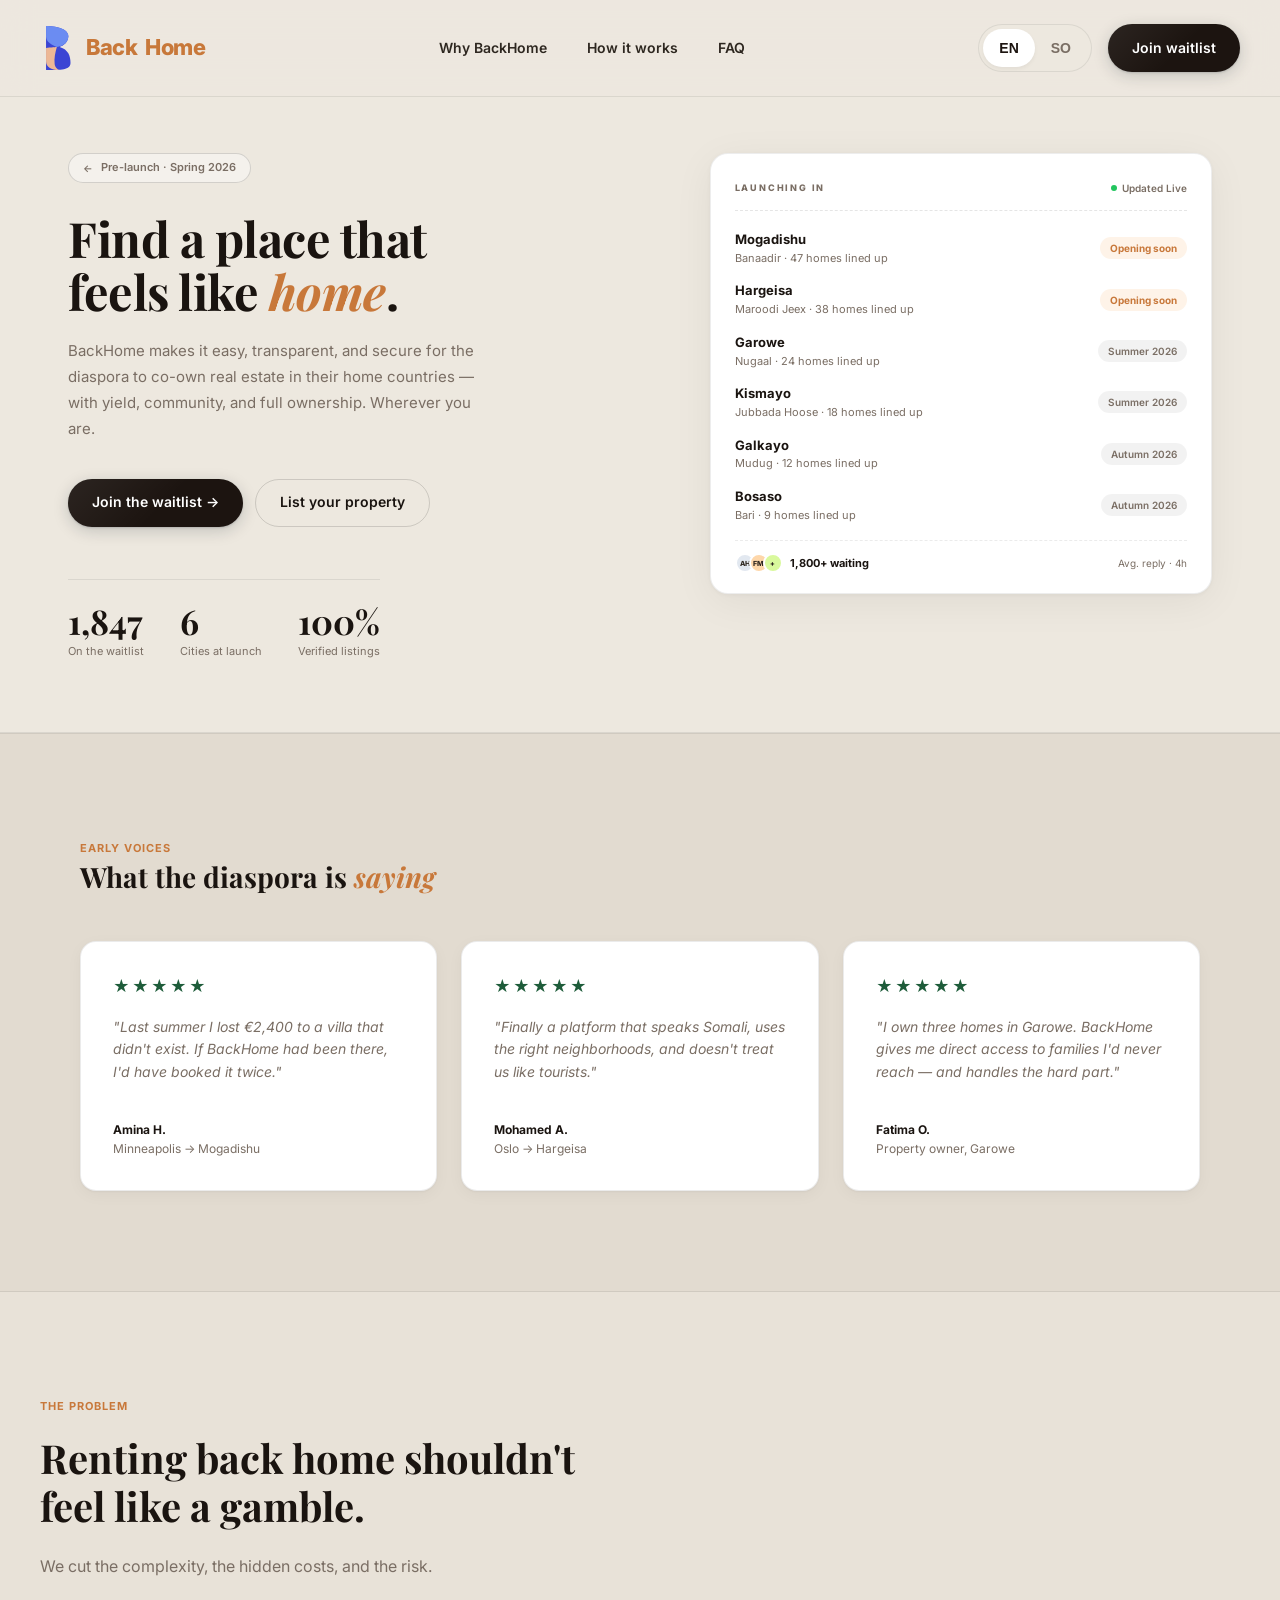
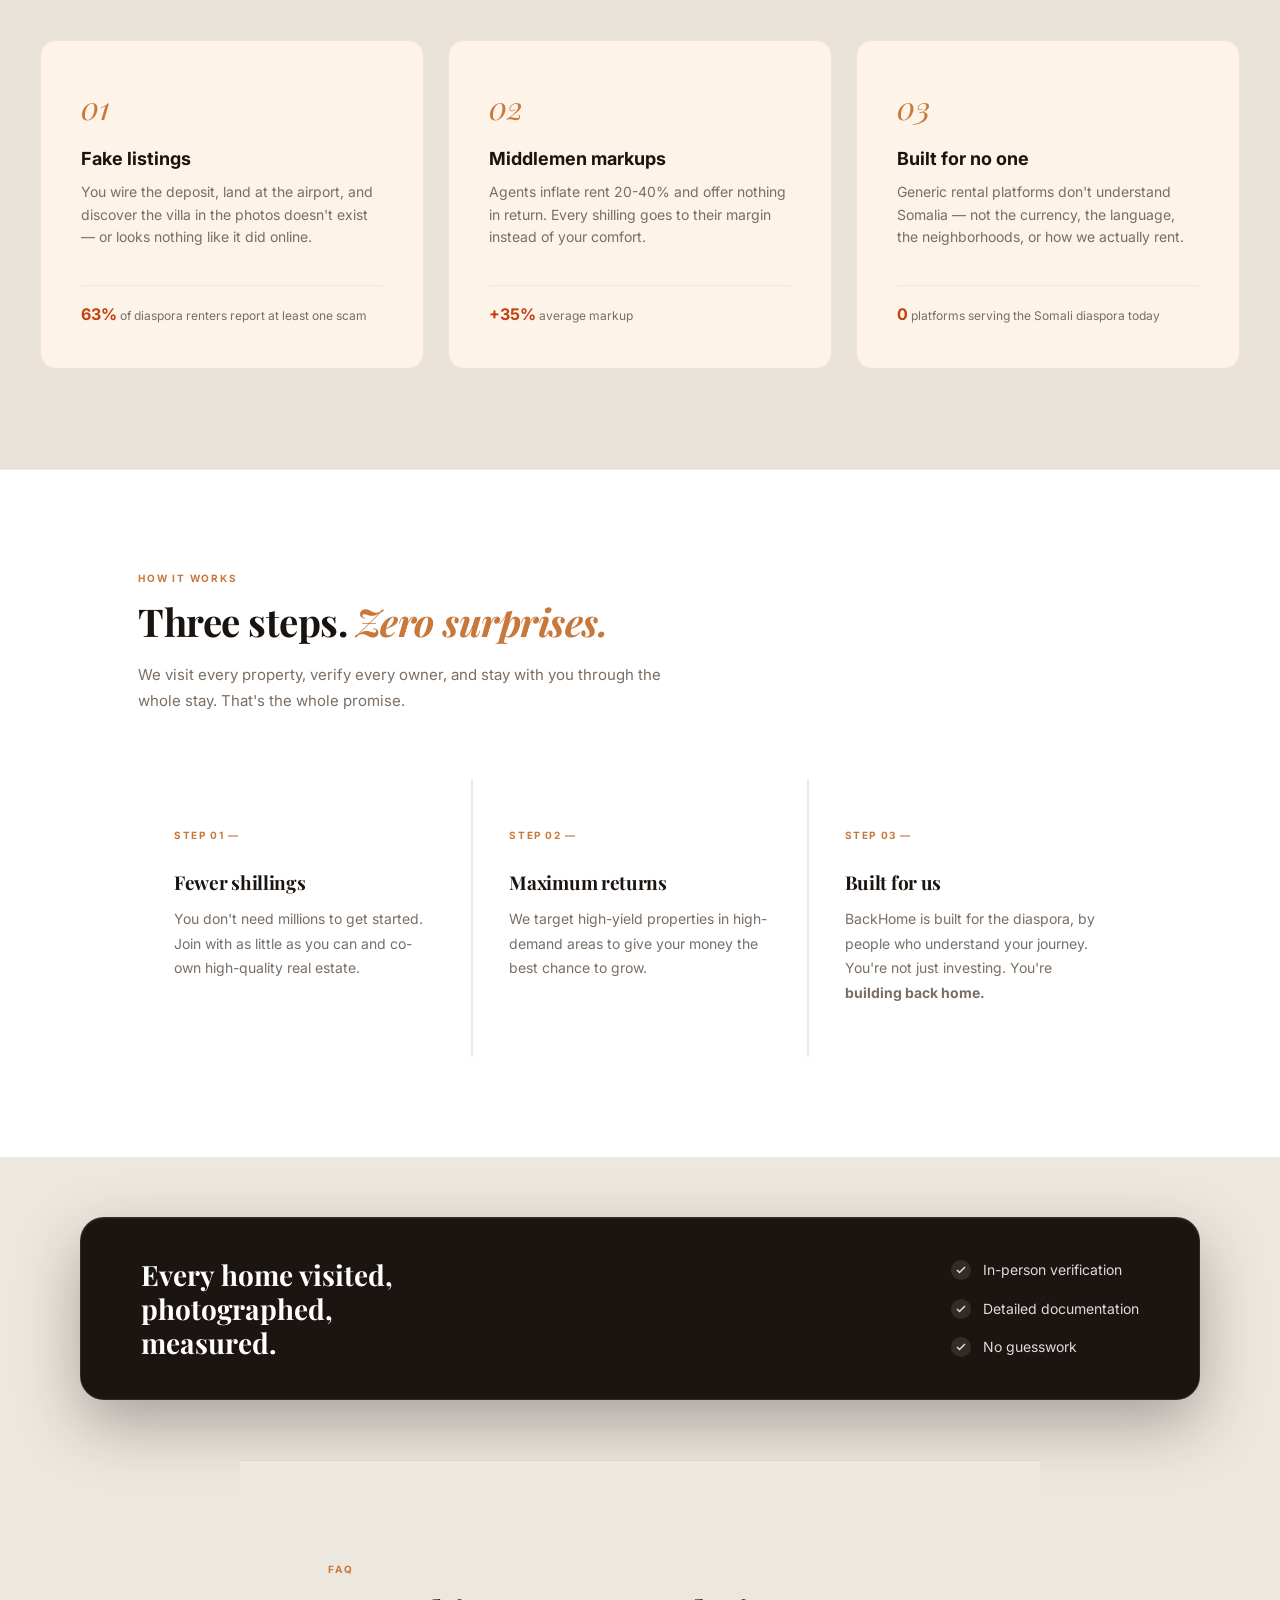
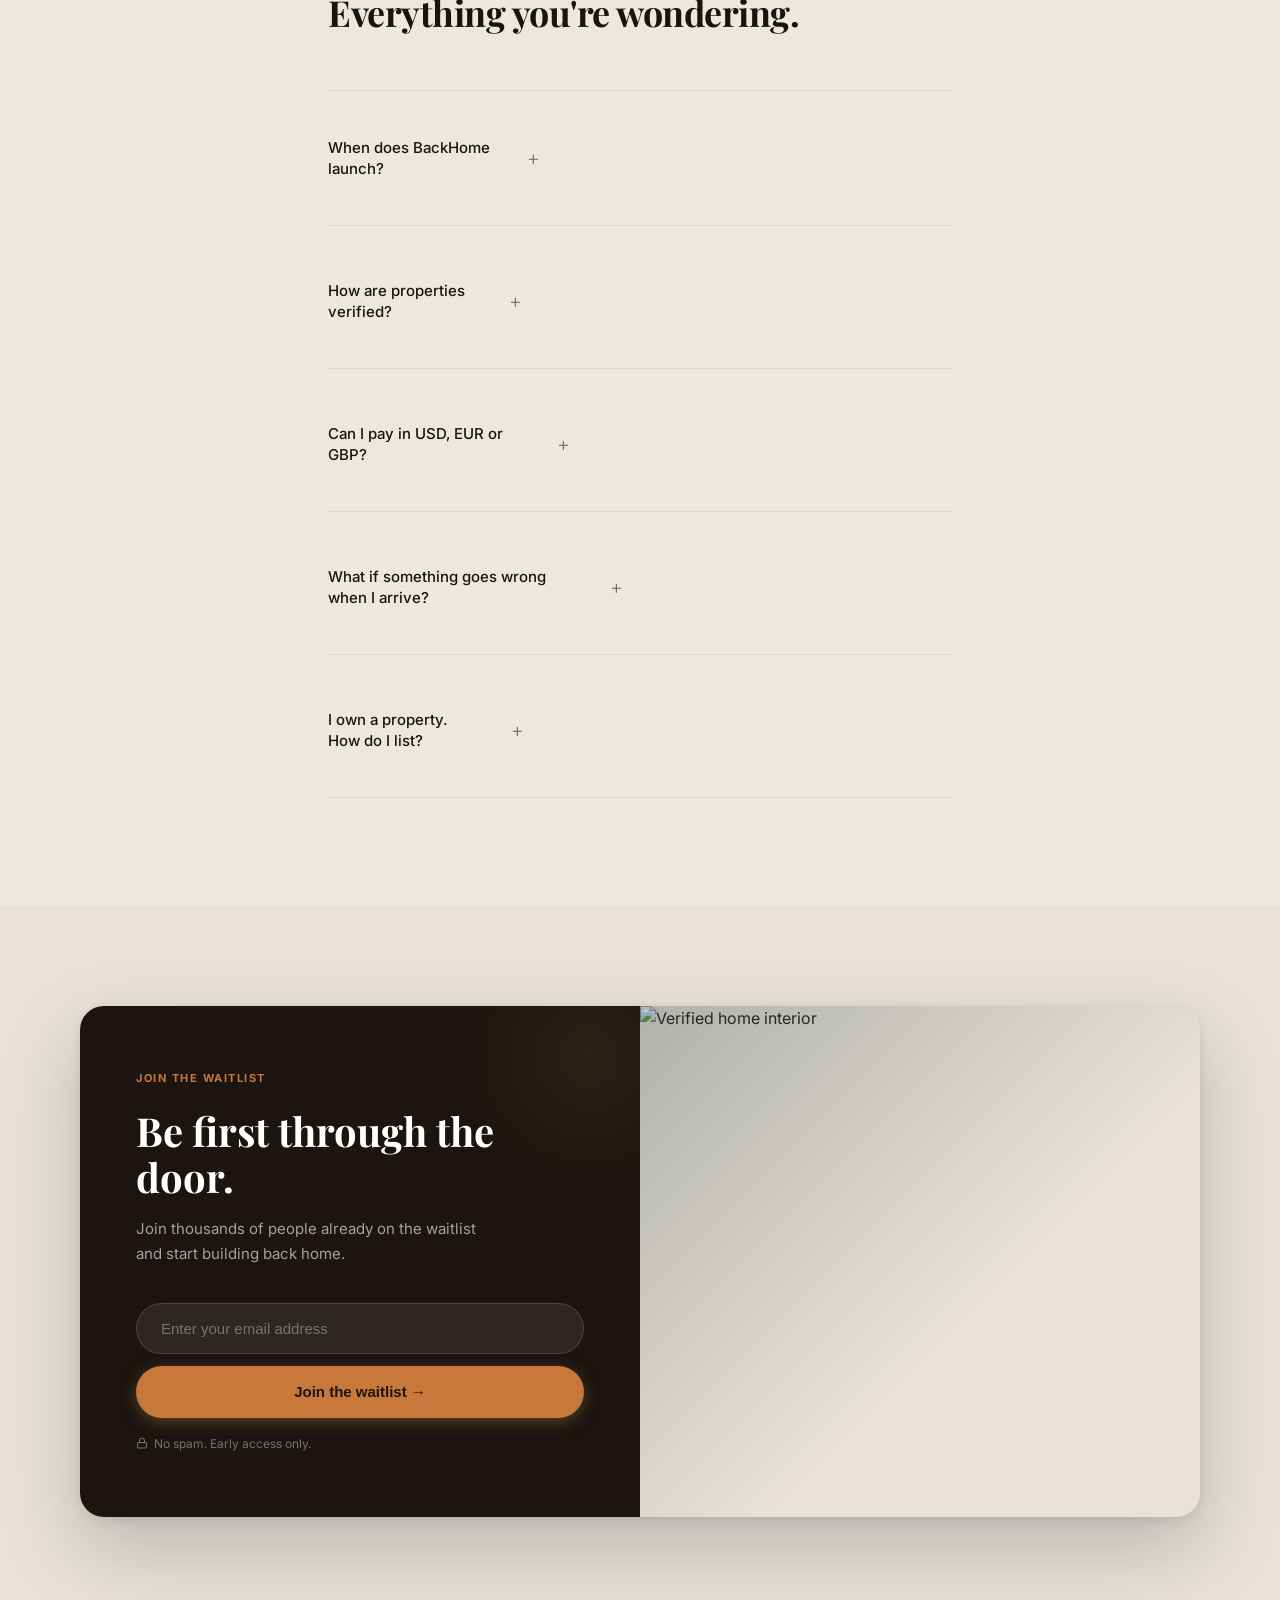
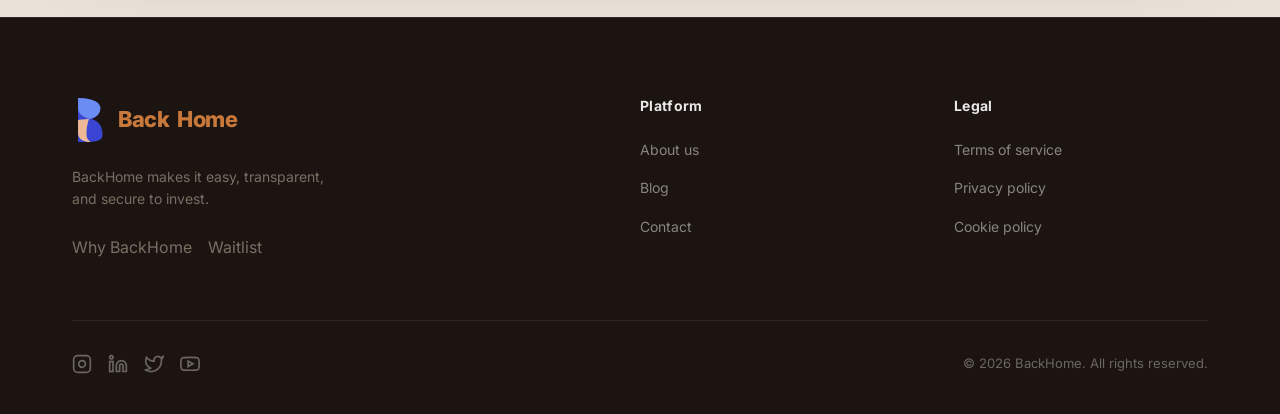
==== commit 8b599a42: "Remove house emojis from city card" ====
--- a/index.html
+++ b/index.html
@@ -1285,7 +1285,6 @@
             <!-- City rows -->
             <div style="display:flex;justify-content:space-between;align-items:center;">
               <div style="display:flex;gap:10px;align-items:center;">
-                <div style="width:36px;height:36px;background:#F0E8DC;border-radius:8px;display:flex;align-items:center;justify-content:center;font-size:16px;flex-shrink:0;">🏠</div>
                 <div>
                   <div style="font-weight:700;font-size:13px;color:var(--text-main);" data-i18n="city_1">Mogadishu</div>
                   <div style="font-size:11px;color:var(--text-muted);">Banaadir &middot; 47 homes lined up</div>
@@ -1295,7 +1294,6 @@
             </div>
             <div style="display:flex;justify-content:space-between;align-items:center;">
               <div style="display:flex;gap:10px;align-items:center;">
-                <div style="width:36px;height:36px;background:#F0E8DC;border-radius:8px;display:flex;align-items:center;justify-content:center;font-size:16px;flex-shrink:0;">🏠</div>
                 <div>
                   <div style="font-weight:700;font-size:13px;color:var(--text-main);" data-i18n="city_2">Hargeisa</div>
                   <div style="font-size:11px;color:var(--text-muted);">Maroodi Jeex &middot; 38 homes lined up</div>
@@ -1305,7 +1303,6 @@
             </div>
             <div style="display:flex;justify-content:space-between;align-items:center;">
               <div style="display:flex;gap:10px;align-items:center;">
-                <div style="width:36px;height:36px;background:#F0E8DC;border-radius:8px;display:flex;align-items:center;justify-content:center;font-size:16px;flex-shrink:0;">🏠</div>
                 <div>
                   <div style="font-weight:700;font-size:13px;color:var(--text-main);" data-i18n="city_3">Garowe</div>
                   <div style="font-size:11px;color:var(--text-muted);">Nugaal &middot; 24 homes lined up</div>
@@ -1315,7 +1312,6 @@
             </div>
             <div style="display:flex;justify-content:space-between;align-items:center;">
               <div style="display:flex;gap:10px;align-items:center;">
-                <div style="width:36px;height:36px;background:#F0E8DC;border-radius:8px;display:flex;align-items:center;justify-content:center;font-size:16px;flex-shrink:0;">🏠</div>
                 <div>
                   <div style="font-weight:700;font-size:13px;color:var(--text-main);" data-i18n="city_4">Kismayo</div>
                   <div style="font-size:11px;color:var(--text-muted);">Jubbada Hoose &middot; 18 homes lined up</div>
@@ -1325,7 +1321,6 @@
             </div>
             <div style="display:flex;justify-content:space-between;align-items:center;">
               <div style="display:flex;gap:10px;align-items:center;">
-                <div style="width:36px;height:36px;background:#F0E8DC;border-radius:8px;display:flex;align-items:center;justify-content:center;font-size:16px;flex-shrink:0;">🏠</div>
                 <div>
                   <div style="font-weight:700;font-size:13px;color:var(--text-main);" data-i18n="city_5">Galkayo</div>
                   <div style="font-size:11px;color:var(--text-muted);">Mudug &middot; 12 homes lined up</div>
@@ -1335,7 +1330,6 @@
             </div>
             <div style="display:flex;justify-content:space-between;align-items:center;">
               <div style="display:flex;gap:10px;align-items:center;">
-                <div style="width:36px;height:36px;background:#F0E8DC;border-radius:8px;display:flex;align-items:center;justify-content:center;font-size:16px;flex-shrink:0;">🏠</div>
                 <div>
                   <div style="font-weight:700;font-size:13px;color:var(--text-main);" data-i18n="city_6">Bosaso</div>
                   <div style="font-size:11px;color:var(--text-muted);">Bari &middot; 9 homes lined up</div>
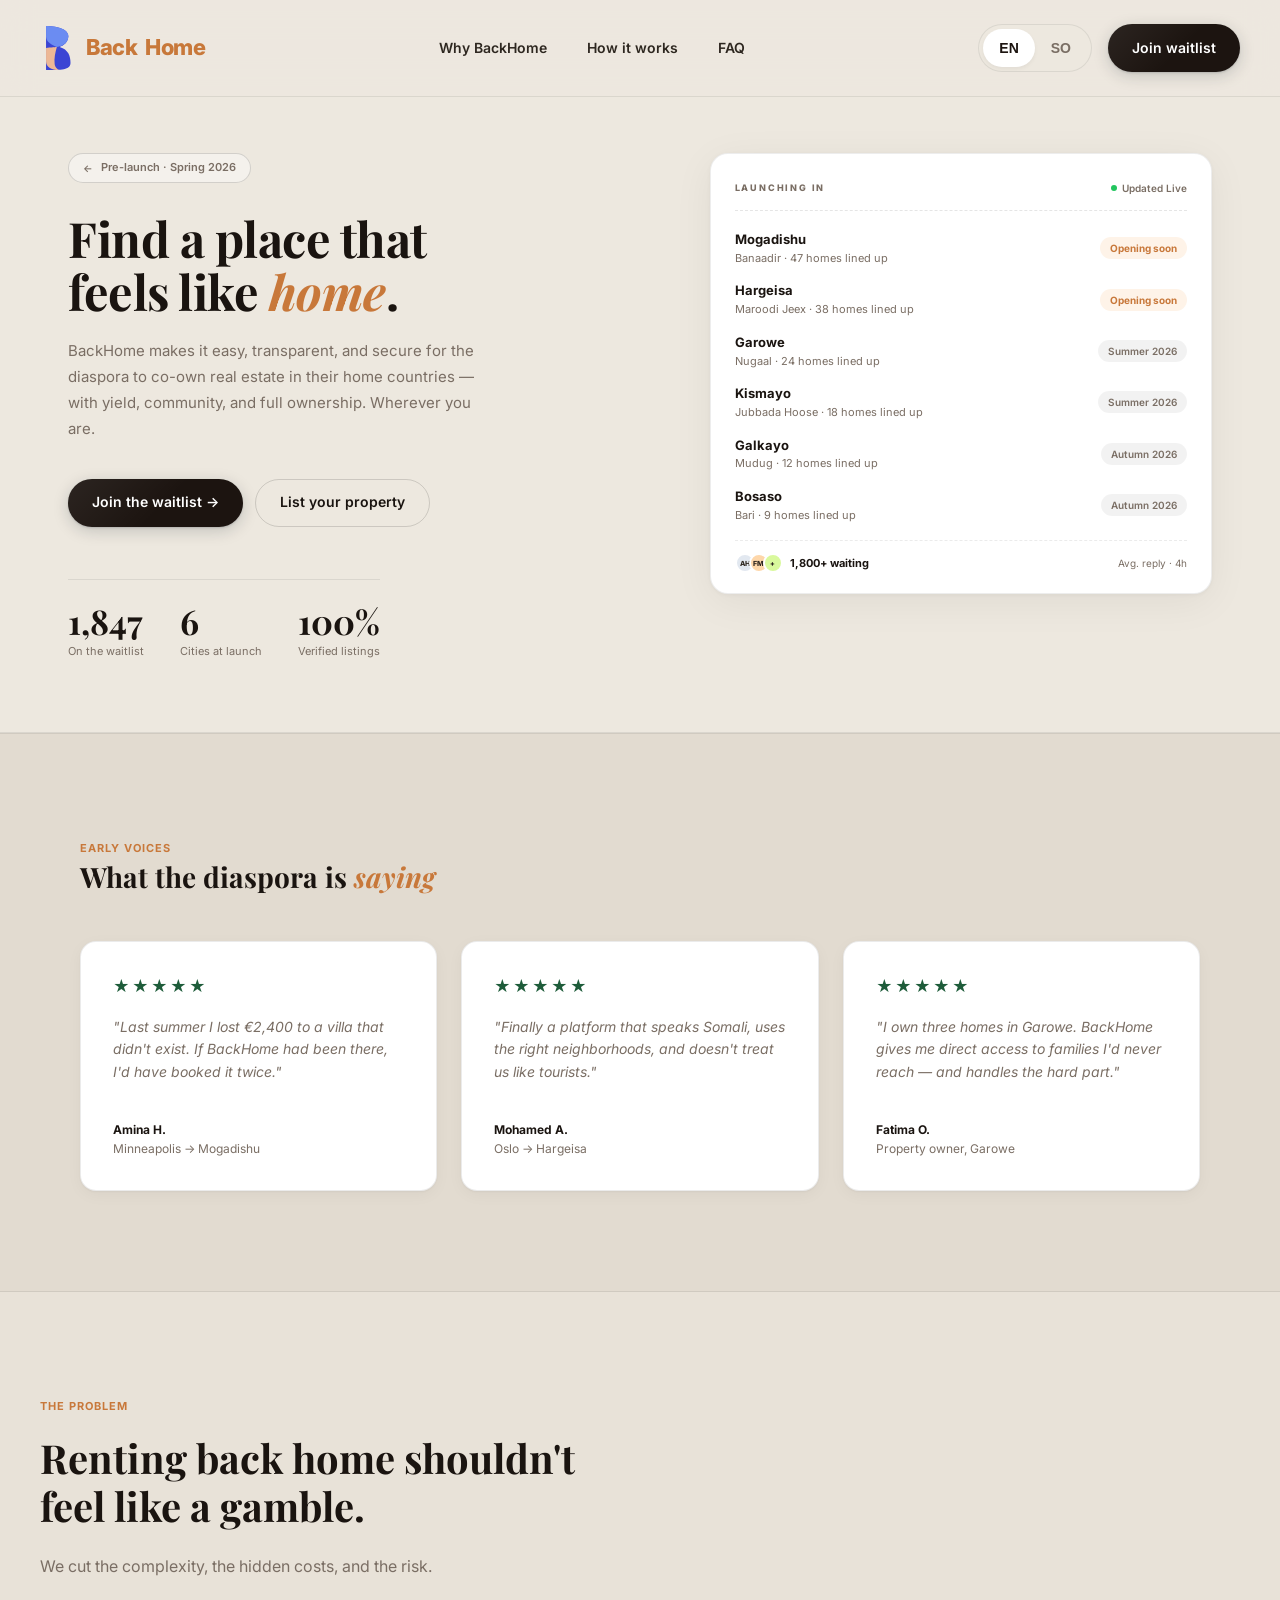
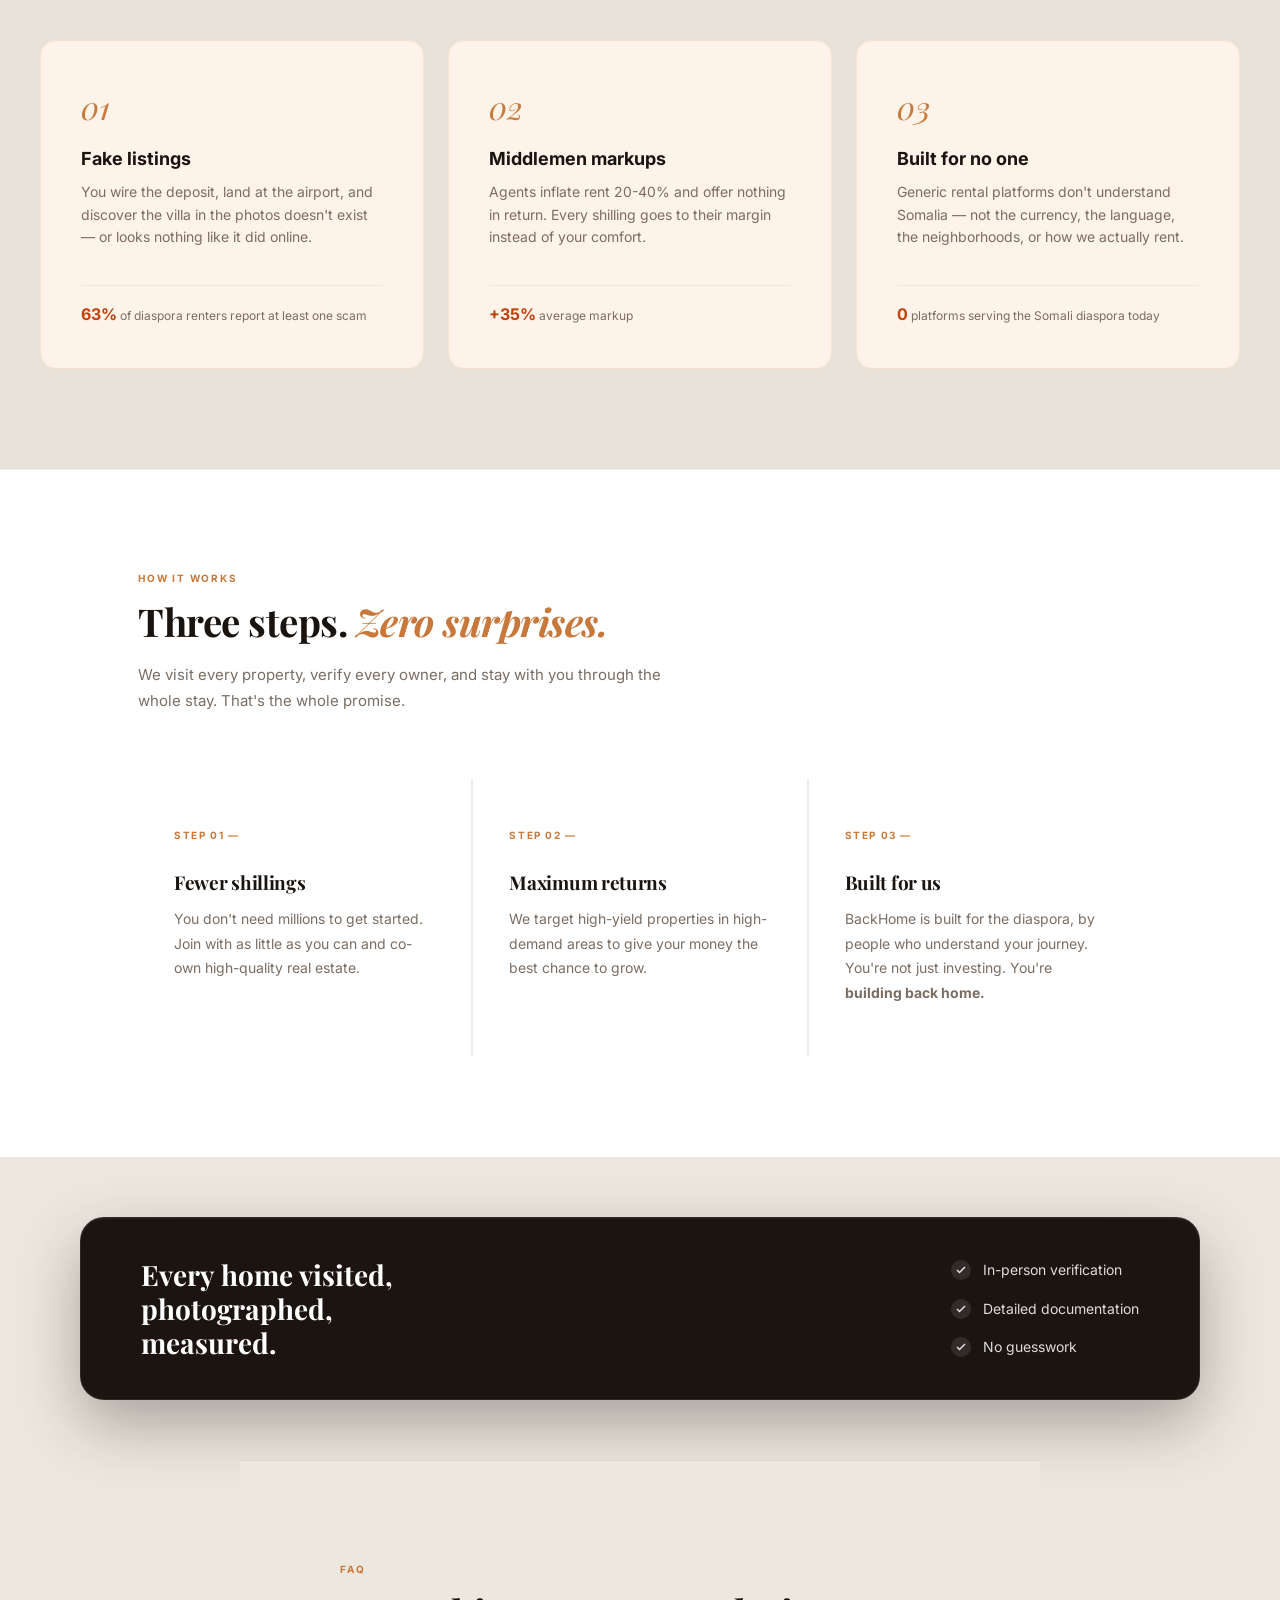
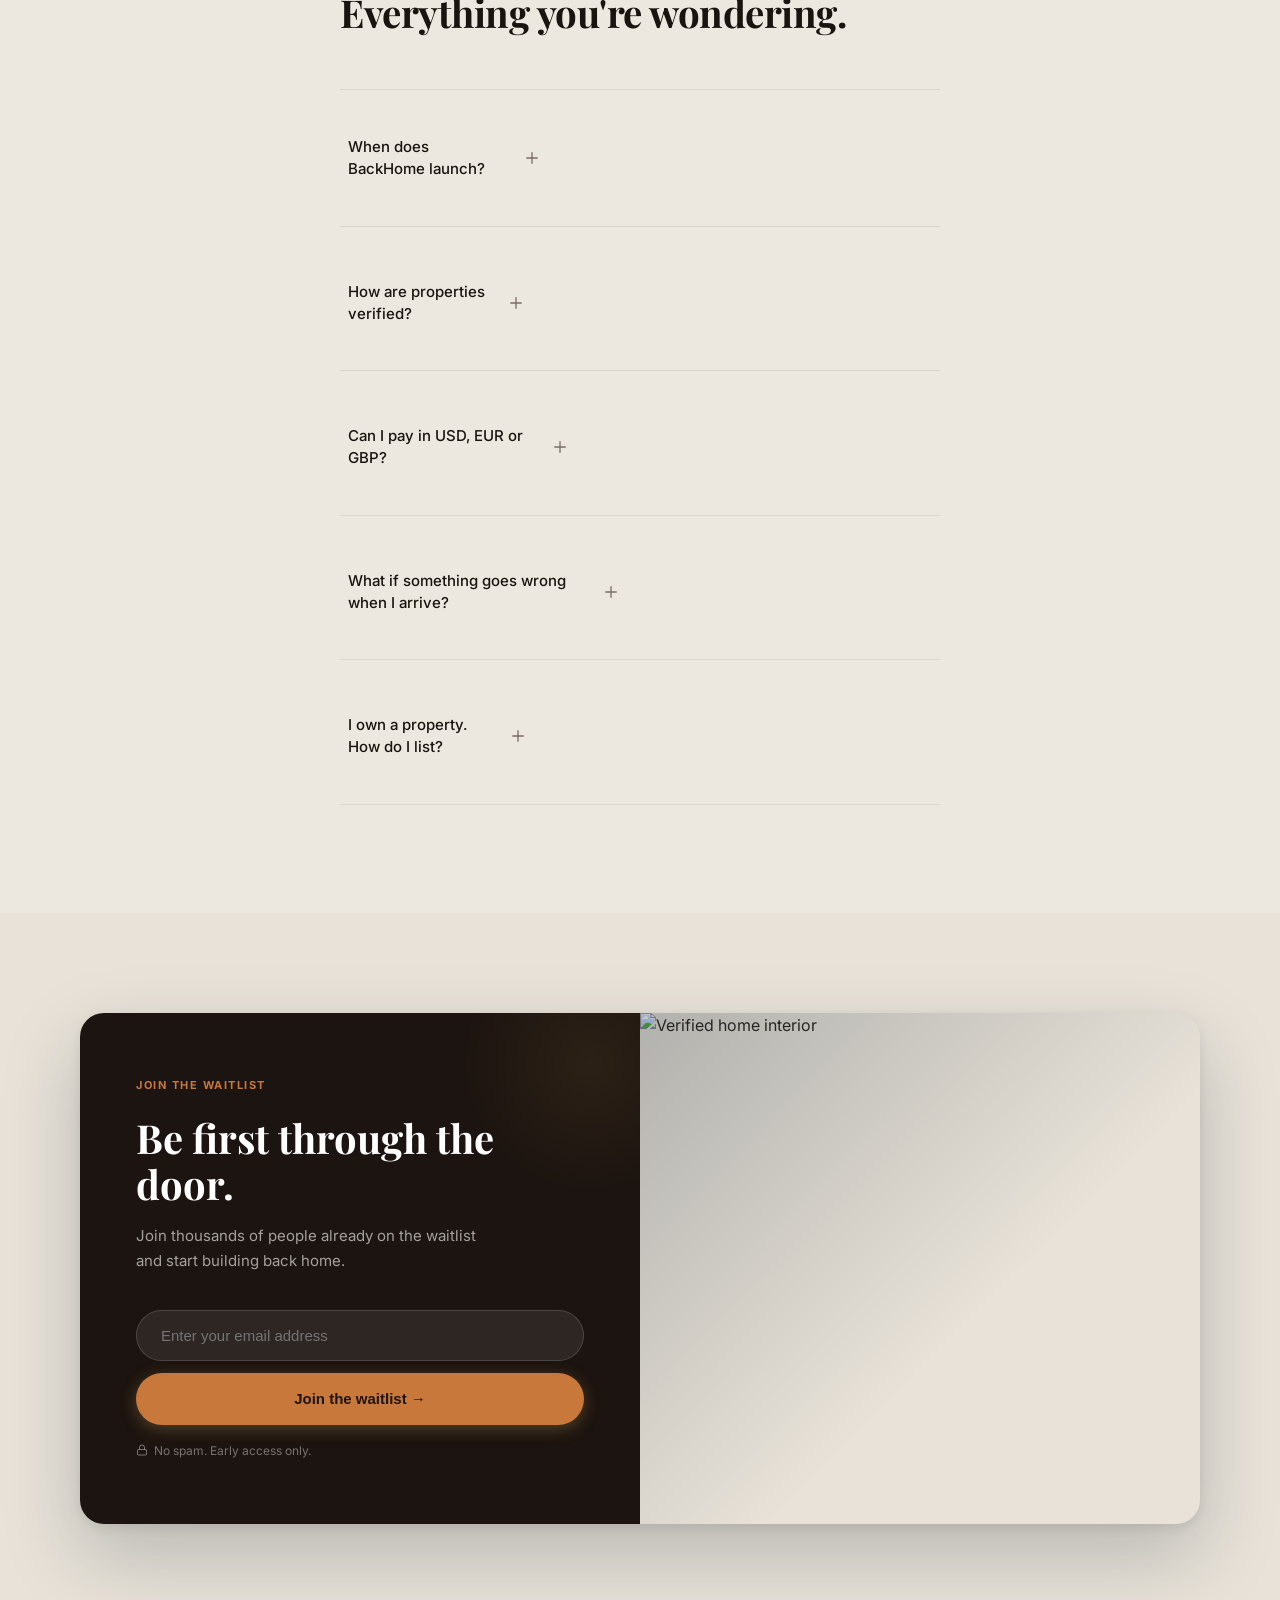
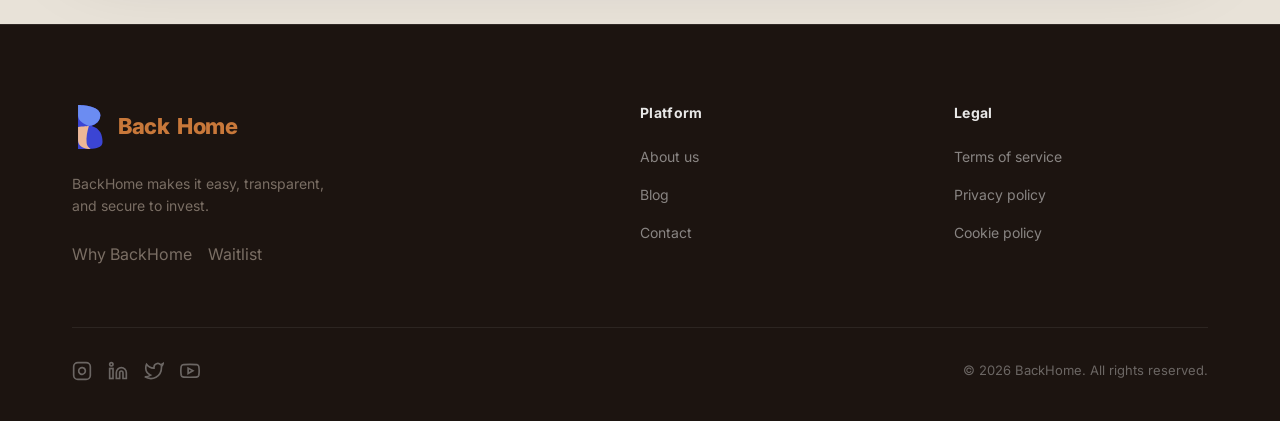
==== commit 48129812: "FAQ: vertical accordion (answer below question), grid-rows animation, clean design" ====
--- a/index.html
+++ b/index.html
@@ -851,17 +851,8 @@
       font-weight: 600;
       margin: 0;
     }
-    .faq-answer-wrapper {
-      max-height: 0;
-      overflow: hidden;
-      transition: max-height 0.4s ease, opacity 0.4s ease, margin-top 0.4s ease;
-      opacity: 0;
-    }
-    .faq-item.active .faq-answer-wrapper {
-      max-height: 200px;
-      opacity: 1;
-      margin-top: 16px;
-    }
+    
+    .faq-item.active 
     .icon-plus {
       font-size: 24px;
       font-weight: 300;
@@ -1185,15 +1176,51 @@
     
 
   
-    /* ── FAQ premium accordion ── */
-    .faq-item .faq-header-click { transition: background 0.15s ease; border-radius: 4px; margin: 0 -8px; padding-left: 8px; padding-right: 8px; }
-    .faq-item .faq-header-click:hover { background: rgba(0,0,0,0.025); }
-    .faq-item.open .faq-header-click h4 { font-weight: 600; }
-    .faq-item.open .icon-plus { transform: rotate(45deg); color: var(--amber); }
-    .faq-answer-wrapper { max-height: 0; overflow: hidden; transition: max-height 0.35s cubic-bezier(0.4,0,0.2,1); }
-    .faq-item.open .faq-answer-wrapper { max-height: 300px; }
     /* ── How it works: grid border trick ── */
     #how-it-works .grid-3 > div:hover { background: #FAFAF8; }
+
+  
+    /* ── FAQ accordion (clean & premium) ── */
+    .faq-list { border-top: 1px solid var(--border-color); }
+    .faq-item { border-bottom: 1px solid var(--border-color); }
+    .faq-q {
+      display: flex;
+      align-items: center;
+      justify-content: space-between;
+      gap: 20px;
+      padding: 22px 0;
+      cursor: pointer;
+      user-select: none;
+      transition: opacity 0.15s;
+    }
+    .faq-q:hover { opacity: 0.72; }
+    .faq-q span {
+      font-size: 15px;
+      font-weight: 500;
+      color: var(--text-main);
+      line-height: 1.45;
+    }
+    .faq-item.open .faq-q span { font-weight: 600; }
+    .faq-icon {
+      flex-shrink: 0;
+      color: var(--text-muted);
+      transition: transform 0.28s cubic-bezier(0.4,0,0.2,1), color 0.2s;
+    }
+    .faq-item.open .faq-icon { transform: rotate(45deg); color: var(--amber); }
+    .faq-a-wrap {
+      display: grid;
+      grid-template-rows: 0fr;
+      transition: grid-template-rows 0.32s cubic-bezier(0.4,0,0.2,1);
+    }
+    .faq-item.open .faq-a-wrap { grid-template-rows: 1fr; }
+    .faq-a-wrap > p {
+      overflow: hidden;
+      margin: 0;
+      font-size: 14px;
+      line-height: 1.8;
+      color: var(--text-muted);
+    }
+    .faq-item.open .faq-a-wrap > p { padding-bottom: 22px; }
 
   </style>
 
@@ -1522,68 +1549,70 @@
 
   <!-- FAQ -->
   <section id="faq" class="full-width-section" style="padding:100px 0; background:var(--bg-page);">
-    <div class="container" style="max-width:720px;margin:0 auto;padding:0 48px;">
+    <div class="container" style="max-width:680px; margin:0 auto; padding:0 40px;">
 
       <div style="margin-bottom:56px;">
-        <span class="section-label" data-i18n="faq_label" style="font-size:10px;font-weight:700;letter-spacing:1.8px;color:var(--amber);text-transform:uppercase;display:block;margin-bottom:14px;">QUESTIONS</span>
-        <h2 data-i18n="faq_title" style="font-size:clamp(26px,2.8vw,40px);letter-spacing:-0.5px;margin:0;">Everything you're wondering.</h2>
+        <span style="font-size:10px;font-weight:700;letter-spacing:1.8px;color:var(--amber);text-transform:uppercase;display:block;margin-bottom:14px;" data-i18n="faq_label">QUESTIONS</span>
+        <h2 data-i18n="faq_title" style="font-size:clamp(26px,3vw,40px);letter-spacing:-0.5px;margin:0;line-height:1.1;">Everything you're wondering.</h2>
       </div>
 
-      <div class="faq-list" style="border-top:1px solid var(--border-color);">
-
-        <div class="faq-item" style="border-bottom:1px solid var(--border-color);">
-          <div class="faq-header-click" style="display:flex;justify-content:space-between;align-items:center;padding:22px 0;cursor:pointer;gap:24px;">
-            <h4 data-i18n="faq_1_q" style="font-size:15px;font-weight:500;color:var(--text-main);margin:0;line-height:1.4;">When does BackHome launch?</h4>
-            <span class="icon-plus" style="font-size:20px;font-weight:300;color:var(--text-muted);flex-shrink:0;line-height:1;transition:transform 0.25s ease;">+</span>
-          </div>
-          <div class="faq-answer-wrapper">
-            <div class="faq-answer" data-i18n="faq_1_a" style="font-size:14px;line-height:1.8;color:var(--text-muted);padding-bottom:22px;">We are launching city by city starting 2026. Join the waitlist to get early access.</div>
-          </div>
-        </div>
-
-        <div class="faq-item" style="border-bottom:1px solid var(--border-color);">
-          <div class="faq-header-click" style="display:flex;justify-content:space-between;align-items:center;padding:22px 0;cursor:pointer;gap:24px;">
-            <h4 data-i18n="faq_2_q" style="font-size:15px;font-weight:500;color:var(--text-main);margin:0;line-height:1.4;">How are properties verified?</h4>
-            <span class="icon-plus" style="font-size:20px;font-weight:300;color:var(--text-muted);flex-shrink:0;line-height:1;transition:transform 0.25s ease;">+</span>
-          </div>
-          <div class="faq-answer-wrapper">
-            <div class="faq-answer" data-i18n="faq_2_a" style="font-size:14px;line-height:1.8;color:var(--text-muted);padding-bottom:22px;">Every property is physically inspected, documented, and approved before going live.</div>
-          </div>
-        </div>
-
-        <div class="faq-item" style="border-bottom:1px solid var(--border-color);">
-          <div class="faq-header-click" style="display:flex;justify-content:space-between;align-items:center;padding:22px 0;cursor:pointer;gap:24px;">
-            <h4 data-i18n="faq_3_q" style="font-size:15px;font-weight:500;color:var(--text-main);margin:0;line-height:1.4;">Can I pay in USD, EUR or GBP?</h4>
-            <span class="icon-plus" style="font-size:20px;font-weight:300;color:var(--text-muted);flex-shrink:0;line-height:1;transition:transform 0.25s ease;">+</span>
-          </div>
-          <div class="faq-answer-wrapper">
-            <div class="faq-answer" data-i18n="faq_3_a" style="font-size:14px;line-height:1.8;color:var(--text-muted);padding-bottom:22px;">Yes. We support international payments with secure processing.</div>
-          </div>
-        </div>
-
-        <div class="faq-item" style="border-bottom:1px solid var(--border-color);">
-          <div class="faq-header-click" style="display:flex;justify-content:space-between;align-items:center;padding:22px 0;cursor:pointer;gap:24px;">
-            <h4 data-i18n="faq_4_q" style="font-size:15px;font-weight:500;color:var(--text-main);margin:0;line-height:1.4;">What if something goes wrong when I arrive?</h4>
-            <span class="icon-plus" style="font-size:20px;font-weight:300;color:var(--text-muted);flex-shrink:0;line-height:1;transition:transform 0.25s ease;">+</span>
-          </div>
-          <div class="faq-answer-wrapper">
-            <div class="faq-answer" data-i18n="faq_4_a" style="font-size:14px;line-height:1.8;color:var(--text-muted);padding-bottom:22px;">Our local team is available to support you throughout your stay.</div>
-          </div>
-        </div>
-
-        <div class="faq-item" style="border-bottom:1px solid var(--border-color);">
-          <div class="faq-header-click" style="display:flex;justify-content:space-between;align-items:center;padding:22px 0;cursor:pointer;gap:24px;">
-            <h4 data-i18n="faq_5_q" style="font-size:15px;font-weight:500;color:var(--text-main);margin:0;line-height:1.4;">I own a property. How do I list?</h4>
-            <span class="icon-plus" style="font-size:20px;font-weight:300;color:var(--text-muted);flex-shrink:0;line-height:1;transition:transform 0.25s ease;">+</span>
-          </div>
-          <div class="faq-answer-wrapper">
-            <div class="faq-answer" data-i18n="faq_5_a" style="font-size:14px;line-height:1.8;color:var(--text-muted);padding-bottom:22px;">Click "List your property" and submit your details. Our team will review and contact you.</div>
+      <div class="faq-list">
+
+        <div class="faq-item">
+          <div class="faq-q">
+            <span data-i18n="faq_1_q">When does BackHome launch?</span>
+            <svg class="faq-icon" width="18" height="18" viewBox="0 0 24 24" fill="none" stroke="currentColor" stroke-width="1.8" stroke-linecap="round"><line x1="12" y1="5" x2="12" y2="19"/><line x1="5" y1="12" x2="19" y2="12"/></svg>
+          </div>
+          <div class="faq-a-wrap">
+            <p class="faq-a" data-i18n="faq_1_a">We are launching city by city starting 2026. Join the waitlist to get early access.</p>
+          </div>
+        </div>
+
+        <div class="faq-item">
+          <div class="faq-q">
+            <span data-i18n="faq_2_q">How are properties verified?</span>
+            <svg class="faq-icon" width="18" height="18" viewBox="0 0 24 24" fill="none" stroke="currentColor" stroke-width="1.8" stroke-linecap="round"><line x1="12" y1="5" x2="12" y2="19"/><line x1="5" y1="12" x2="19" y2="12"/></svg>
+          </div>
+          <div class="faq-a-wrap">
+            <p class="faq-a" data-i18n="faq_2_a">Every property is physically inspected, documented, and approved before going live.</p>
+          </div>
+        </div>
+
+        <div class="faq-item">
+          <div class="faq-q">
+            <span data-i18n="faq_3_q">Can I pay in USD, EUR or GBP?</span>
+            <svg class="faq-icon" width="18" height="18" viewBox="0 0 24 24" fill="none" stroke="currentColor" stroke-width="1.8" stroke-linecap="round"><line x1="12" y1="5" x2="12" y2="19"/><line x1="5" y1="12" x2="19" y2="12"/></svg>
+          </div>
+          <div class="faq-a-wrap">
+            <p class="faq-a" data-i18n="faq_3_a">Yes. We support international payments with secure processing.</p>
+          </div>
+        </div>
+
+        <div class="faq-item">
+          <div class="faq-q">
+            <span data-i18n="faq_4_q">What if something goes wrong when I arrive?</span>
+            <svg class="faq-icon" width="18" height="18" viewBox="0 0 24 24" fill="none" stroke="currentColor" stroke-width="1.8" stroke-linecap="round"><line x1="12" y1="5" x2="12" y2="19"/><line x1="5" y1="12" x2="19" y2="12"/></svg>
+          </div>
+          <div class="faq-a-wrap">
+            <p class="faq-a" data-i18n="faq_4_a">Our local team is available to support you throughout your stay.</p>
+          </div>
+        </div>
+
+        <div class="faq-item">
+          <div class="faq-q">
+            <span data-i18n="faq_5_q">I own a property. How do I list?</span>
+            <svg class="faq-icon" width="18" height="18" viewBox="0 0 24 24" fill="none" stroke="currentColor" stroke-width="1.8" stroke-linecap="round"><line x1="12" y1="5" x2="12" y2="19"/><line x1="5" y1="12" x2="19" y2="12"/></svg>
+          </div>
+          <div class="faq-a-wrap">
+            <p class="faq-a" data-i18n="faq_5_a">Click "List your property" and submit your details. Our team will review and contact you.</p>
           </div>
         </div>
 
       </div>
     </div>
   </section>
+
+
 
 
 
@@ -1681,6 +1710,17 @@
         header.classList.remove('scrolled');
       }
     });
+  
+    // FAQ accordion
+    document.querySelectorAll('.faq-q').forEach(q => {
+      q.addEventListener('click', () => {
+        const item = q.closest('.faq-item');
+        const isOpen = item.classList.contains('open');
+        document.querySelectorAll('.faq-item.open').forEach(i => i.classList.remove('open'));
+        if (!isOpen) item.classList.add('open');
+      });
+    });
+
   </script>
 
 
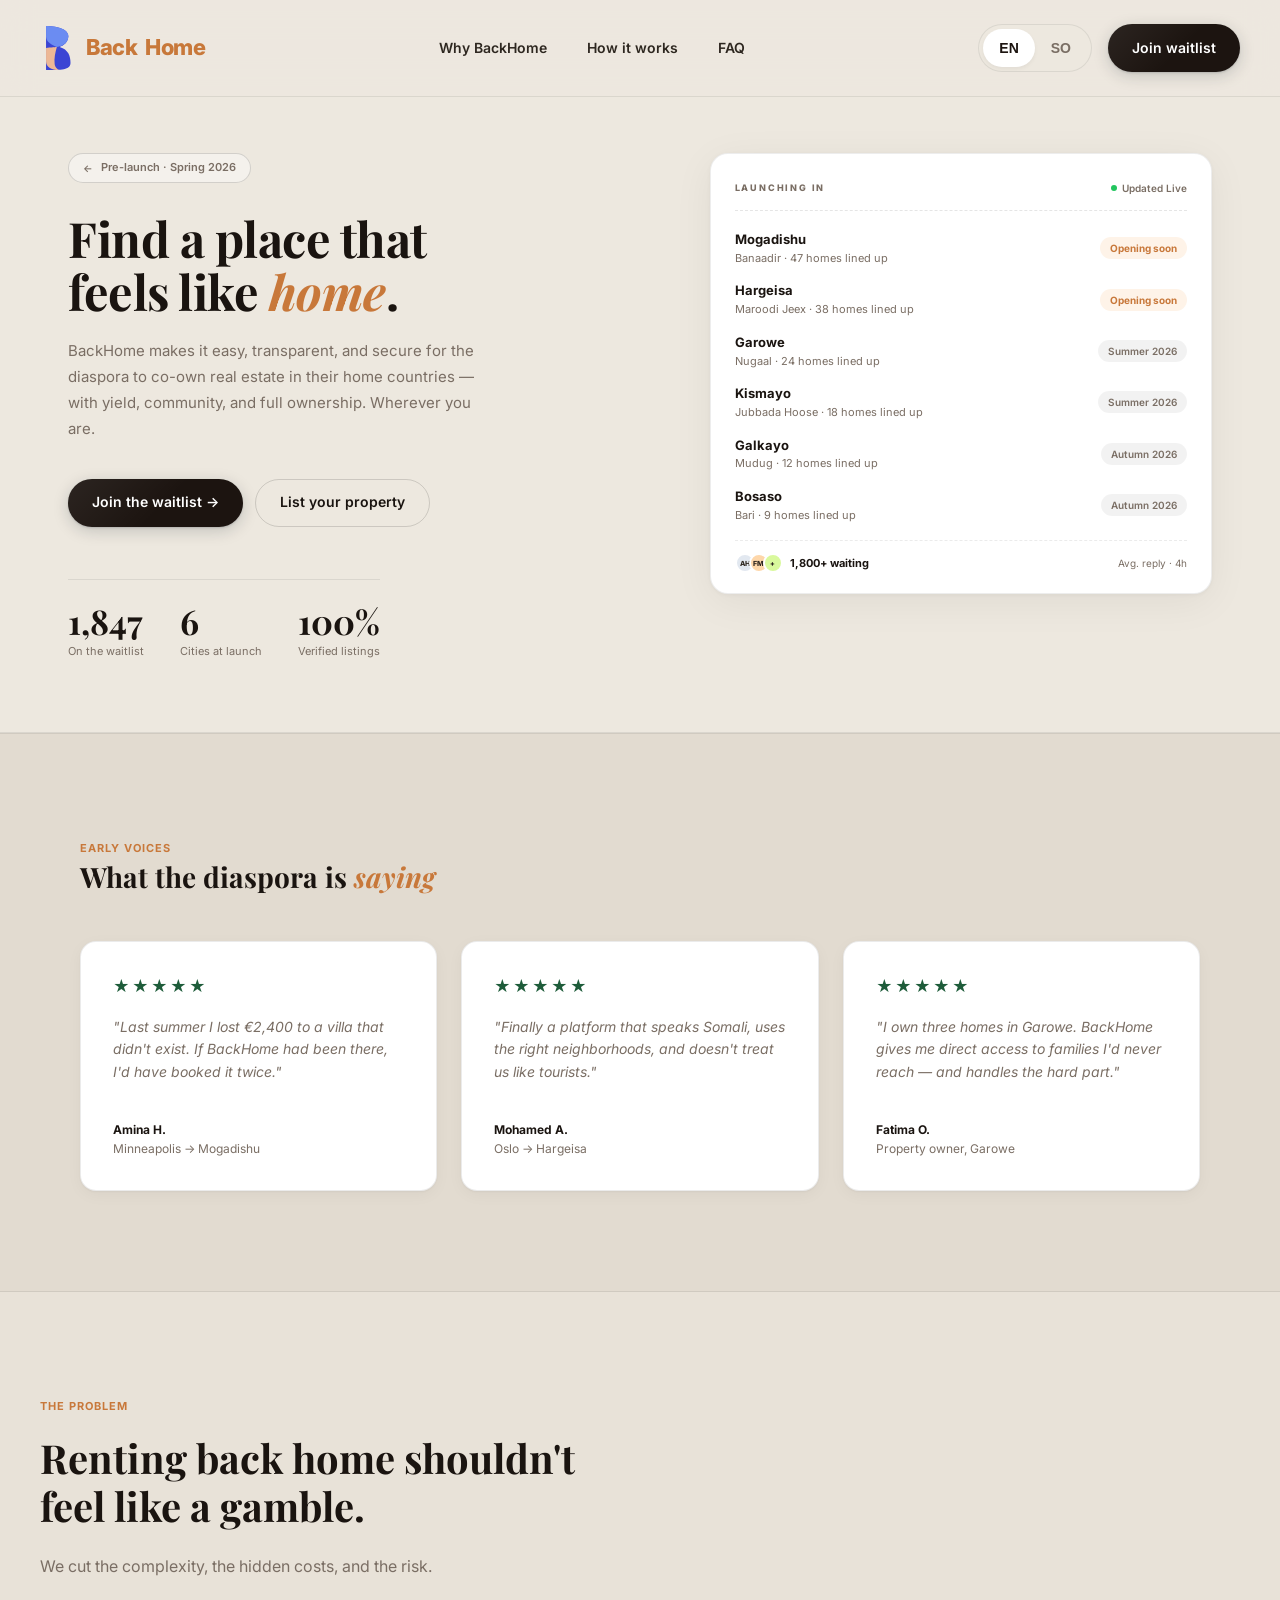
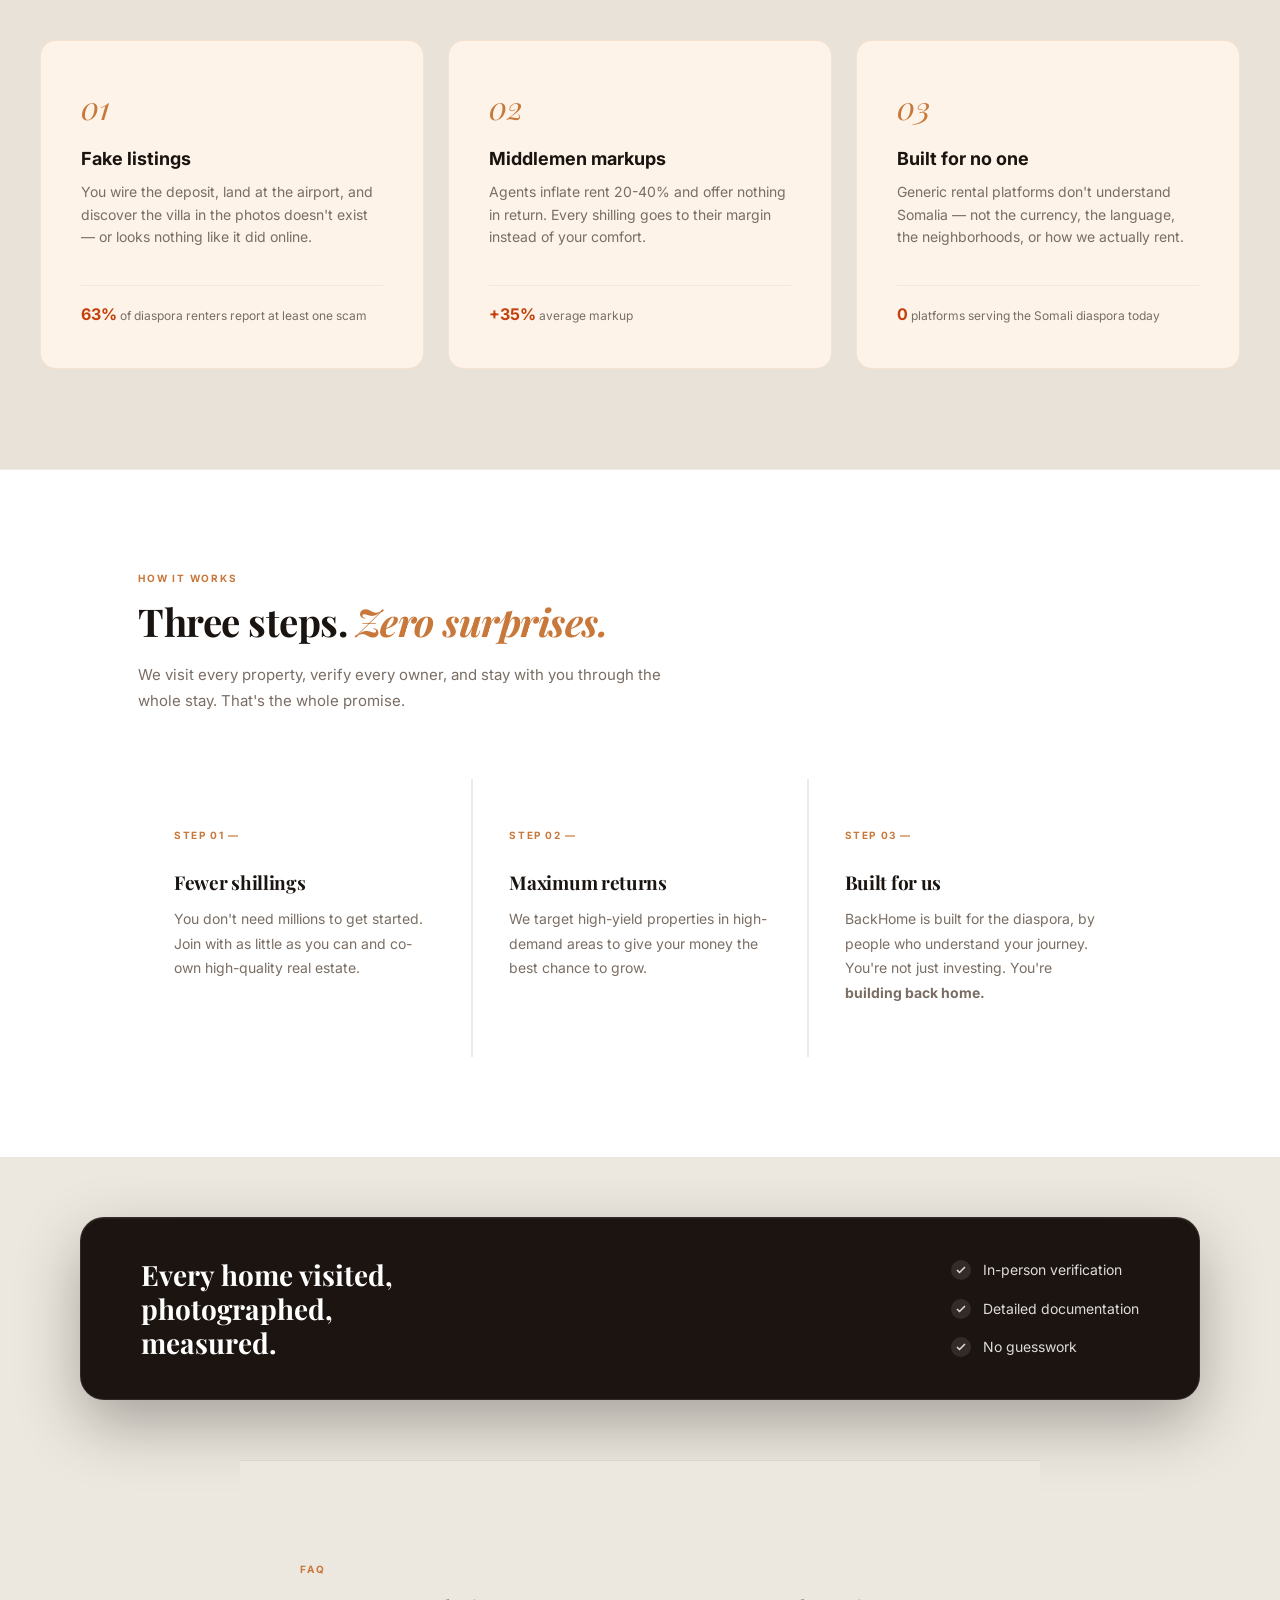
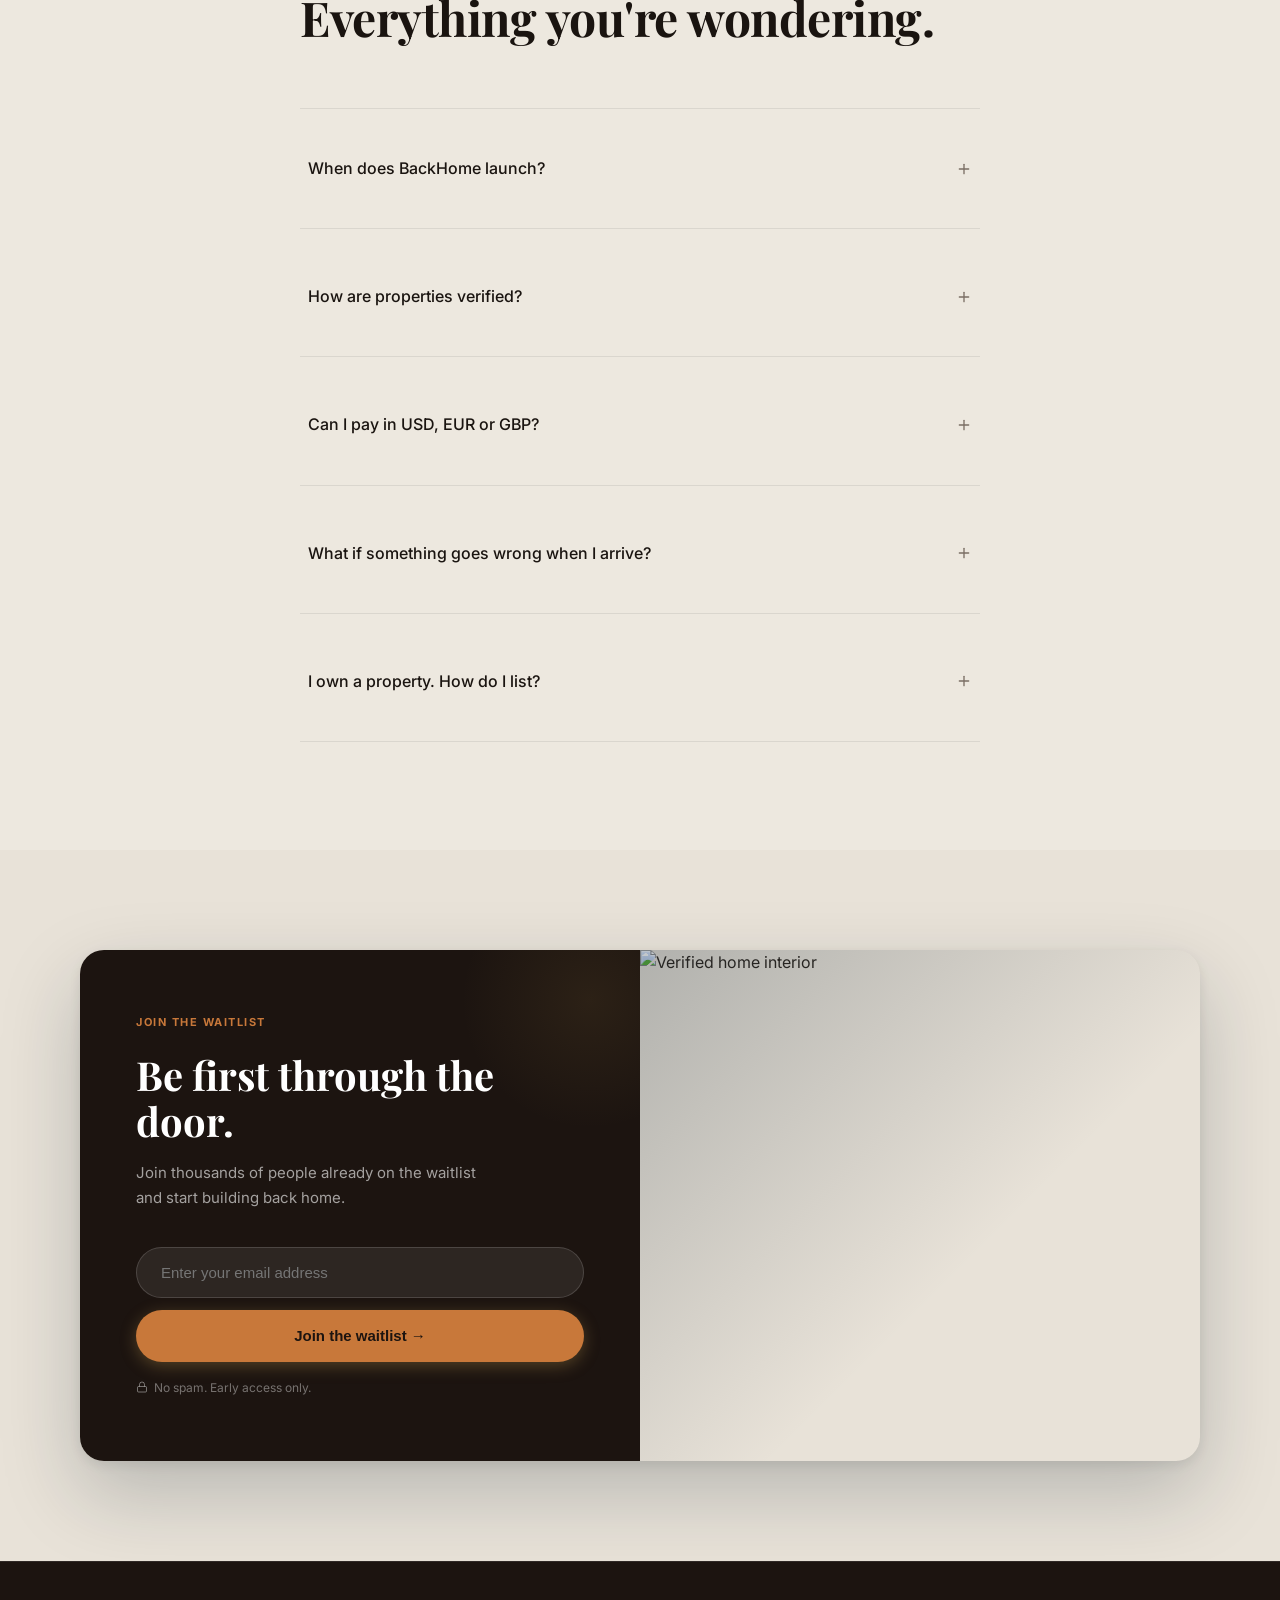
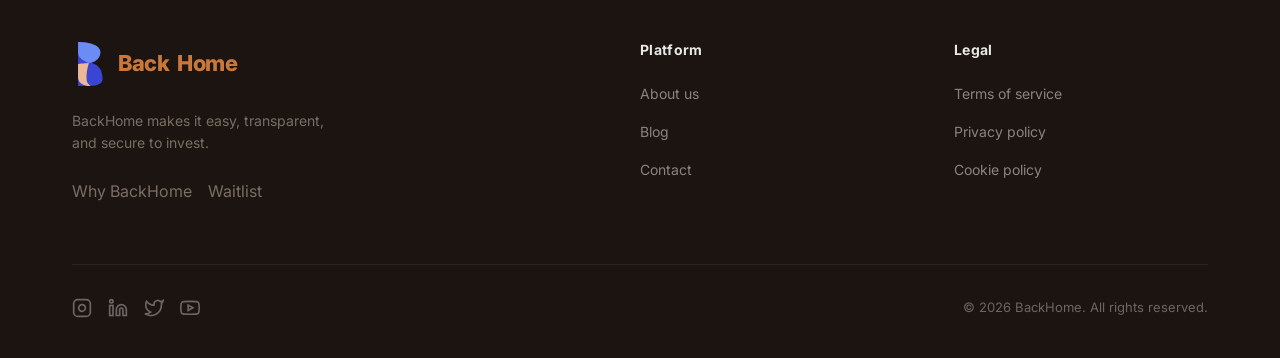
==== commit 230d2eb9: "FAQ fix: force vertical layout" ====
--- a/index.html
+++ b/index.html
@@ -1180,7 +1180,8 @@
     #how-it-works .grid-3 > div:hover { background: #FAFAF8; }
 
   
-    /* ── FAQ accordion (clean & premium) ── */
+  
+    /* ── FAQ accordion (vertical fix) ── */
     .faq-list { border-top: 1px solid var(--border-color); }
     .faq-item { border-bottom: 1px solid var(--border-color); }
     .faq-q {
@@ -1188,14 +1189,14 @@
       align-items: center;
       justify-content: space-between;
       gap: 20px;
-      padding: 22px 0;
+      padding: 24px 0;
       cursor: pointer;
       user-select: none;
       transition: opacity 0.15s;
     }
     .faq-q:hover { opacity: 0.72; }
     .faq-q span {
-      font-size: 15px;
+      font-size: 16px;
       font-weight: 500;
       color: var(--text-main);
       line-height: 1.45;
@@ -1216,11 +1217,11 @@
     .faq-a-wrap > p {
       overflow: hidden;
       margin: 0;
-      font-size: 14px;
+      font-size: 15px;
       line-height: 1.8;
       color: var(--text-muted);
     }
-    .faq-item.open .faq-a-wrap > p { padding-bottom: 22px; }
+    .faq-item.open .faq-a-wrap > p { padding-bottom: 24px; padding-right: 40px; }
 
   </style>
 
@@ -1549,59 +1550,59 @@
 
   <!-- FAQ -->
   <section id="faq" class="full-width-section" style="padding:100px 0; background:var(--bg-page);">
-    <div class="container" style="max-width:680px; margin:0 auto; padding:0 40px;">
-
-      <div style="margin-bottom:56px;">
-        <span style="font-size:10px;font-weight:700;letter-spacing:1.8px;color:var(--amber);text-transform:uppercase;display:block;margin-bottom:14px;" data-i18n="faq_label">QUESTIONS</span>
-        <h2 data-i18n="faq_title" style="font-size:clamp(26px,3vw,40px);letter-spacing:-0.5px;margin:0;line-height:1.1;">Everything you're wondering.</h2>
+    <div class="container" style="max-width:760px; margin:0 auto; padding:0 40px;">
+
+      <div style="margin-bottom:64px;">
+        <span style="font-size:10px;font-weight:700;letter-spacing:1.8px;color:var(--amber);text-transform:uppercase;display:block;margin-bottom:14px;" data-i18n="faq_label">FAQ</span>
+        <h2 data-i18n="faq_title" style="font-family:'Playfair Display',serif;font-size:clamp(32px,4vw,48px);letter-spacing:-0.5px;margin:0;line-height:1.1;">Everything you're wondering.</h2>
       </div>
 
-      <div class="faq-list">
-
-        <div class="faq-item">
+      <div class="faq-list" style="display:block;">
+
+        <div class="faq-item" style="display:block;">
           <div class="faq-q">
             <span data-i18n="faq_1_q">When does BackHome launch?</span>
-            <svg class="faq-icon" width="18" height="18" viewBox="0 0 24 24" fill="none" stroke="currentColor" stroke-width="1.8" stroke-linecap="round"><line x1="12" y1="5" x2="12" y2="19"/><line x1="5" y1="12" x2="19" y2="12"/></svg>
+            <svg class="faq-icon" width="16" height="16" viewBox="0 0 24 24" fill="none" stroke="currentColor" stroke-width="2" stroke-linecap="round"><line x1="12" y1="5" x2="12" y2="19"/><line x1="5" y1="12" x2="19" y2="12"/></svg>
           </div>
           <div class="faq-a-wrap">
             <p class="faq-a" data-i18n="faq_1_a">We are launching city by city starting 2026. Join the waitlist to get early access.</p>
           </div>
         </div>
 
-        <div class="faq-item">
+        <div class="faq-item" style="display:block;">
           <div class="faq-q">
             <span data-i18n="faq_2_q">How are properties verified?</span>
-            <svg class="faq-icon" width="18" height="18" viewBox="0 0 24 24" fill="none" stroke="currentColor" stroke-width="1.8" stroke-linecap="round"><line x1="12" y1="5" x2="12" y2="19"/><line x1="5" y1="12" x2="19" y2="12"/></svg>
+            <svg class="faq-icon" width="16" height="16" viewBox="0 0 24 24" fill="none" stroke="currentColor" stroke-width="2" stroke-linecap="round"><line x1="12" y1="5" x2="12" y2="19"/><line x1="5" y1="12" x2="19" y2="12"/></svg>
           </div>
           <div class="faq-a-wrap">
             <p class="faq-a" data-i18n="faq_2_a">Every property is physically inspected, documented, and approved before going live.</p>
           </div>
         </div>
 
-        <div class="faq-item">
+        <div class="faq-item" style="display:block;">
           <div class="faq-q">
             <span data-i18n="faq_3_q">Can I pay in USD, EUR or GBP?</span>
-            <svg class="faq-icon" width="18" height="18" viewBox="0 0 24 24" fill="none" stroke="currentColor" stroke-width="1.8" stroke-linecap="round"><line x1="12" y1="5" x2="12" y2="19"/><line x1="5" y1="12" x2="19" y2="12"/></svg>
+            <svg class="faq-icon" width="16" height="16" viewBox="0 0 24 24" fill="none" stroke="currentColor" stroke-width="2" stroke-linecap="round"><line x1="12" y1="5" x2="12" y2="19"/><line x1="5" y1="12" x2="19" y2="12"/></svg>
           </div>
           <div class="faq-a-wrap">
             <p class="faq-a" data-i18n="faq_3_a">Yes. We support international payments with secure processing.</p>
           </div>
         </div>
 
-        <div class="faq-item">
+        <div class="faq-item" style="display:block;">
           <div class="faq-q">
             <span data-i18n="faq_4_q">What if something goes wrong when I arrive?</span>
-            <svg class="faq-icon" width="18" height="18" viewBox="0 0 24 24" fill="none" stroke="currentColor" stroke-width="1.8" stroke-linecap="round"><line x1="12" y1="5" x2="12" y2="19"/><line x1="5" y1="12" x2="19" y2="12"/></svg>
+            <svg class="faq-icon" width="16" height="16" viewBox="0 0 24 24" fill="none" stroke="currentColor" stroke-width="2" stroke-linecap="round"><line x1="12" y1="5" x2="12" y2="19"/><line x1="5" y1="12" x2="19" y2="12"/></svg>
           </div>
           <div class="faq-a-wrap">
             <p class="faq-a" data-i18n="faq_4_a">Our local team is available to support you throughout your stay.</p>
           </div>
         </div>
 
-        <div class="faq-item">
+        <div class="faq-item" style="display:block;">
           <div class="faq-q">
             <span data-i18n="faq_5_q">I own a property. How do I list?</span>
-            <svg class="faq-icon" width="18" height="18" viewBox="0 0 24 24" fill="none" stroke="currentColor" stroke-width="1.8" stroke-linecap="round"><line x1="12" y1="5" x2="12" y2="19"/><line x1="5" y1="12" x2="19" y2="12"/></svg>
+            <svg class="faq-icon" width="16" height="16" viewBox="0 0 24 24" fill="none" stroke="currentColor" stroke-width="2" stroke-linecap="round"><line x1="12" y1="5" x2="12" y2="19"/><line x1="5" y1="12" x2="19" y2="12"/></svg>
           </div>
           <div class="faq-a-wrap">
             <p class="faq-a" data-i18n="faq_5_a">Click "List your property" and submit your details. Our team will review and contact you.</p>
@@ -1611,6 +1612,8 @@
       </div>
     </div>
   </section>
+
+
 
 
 
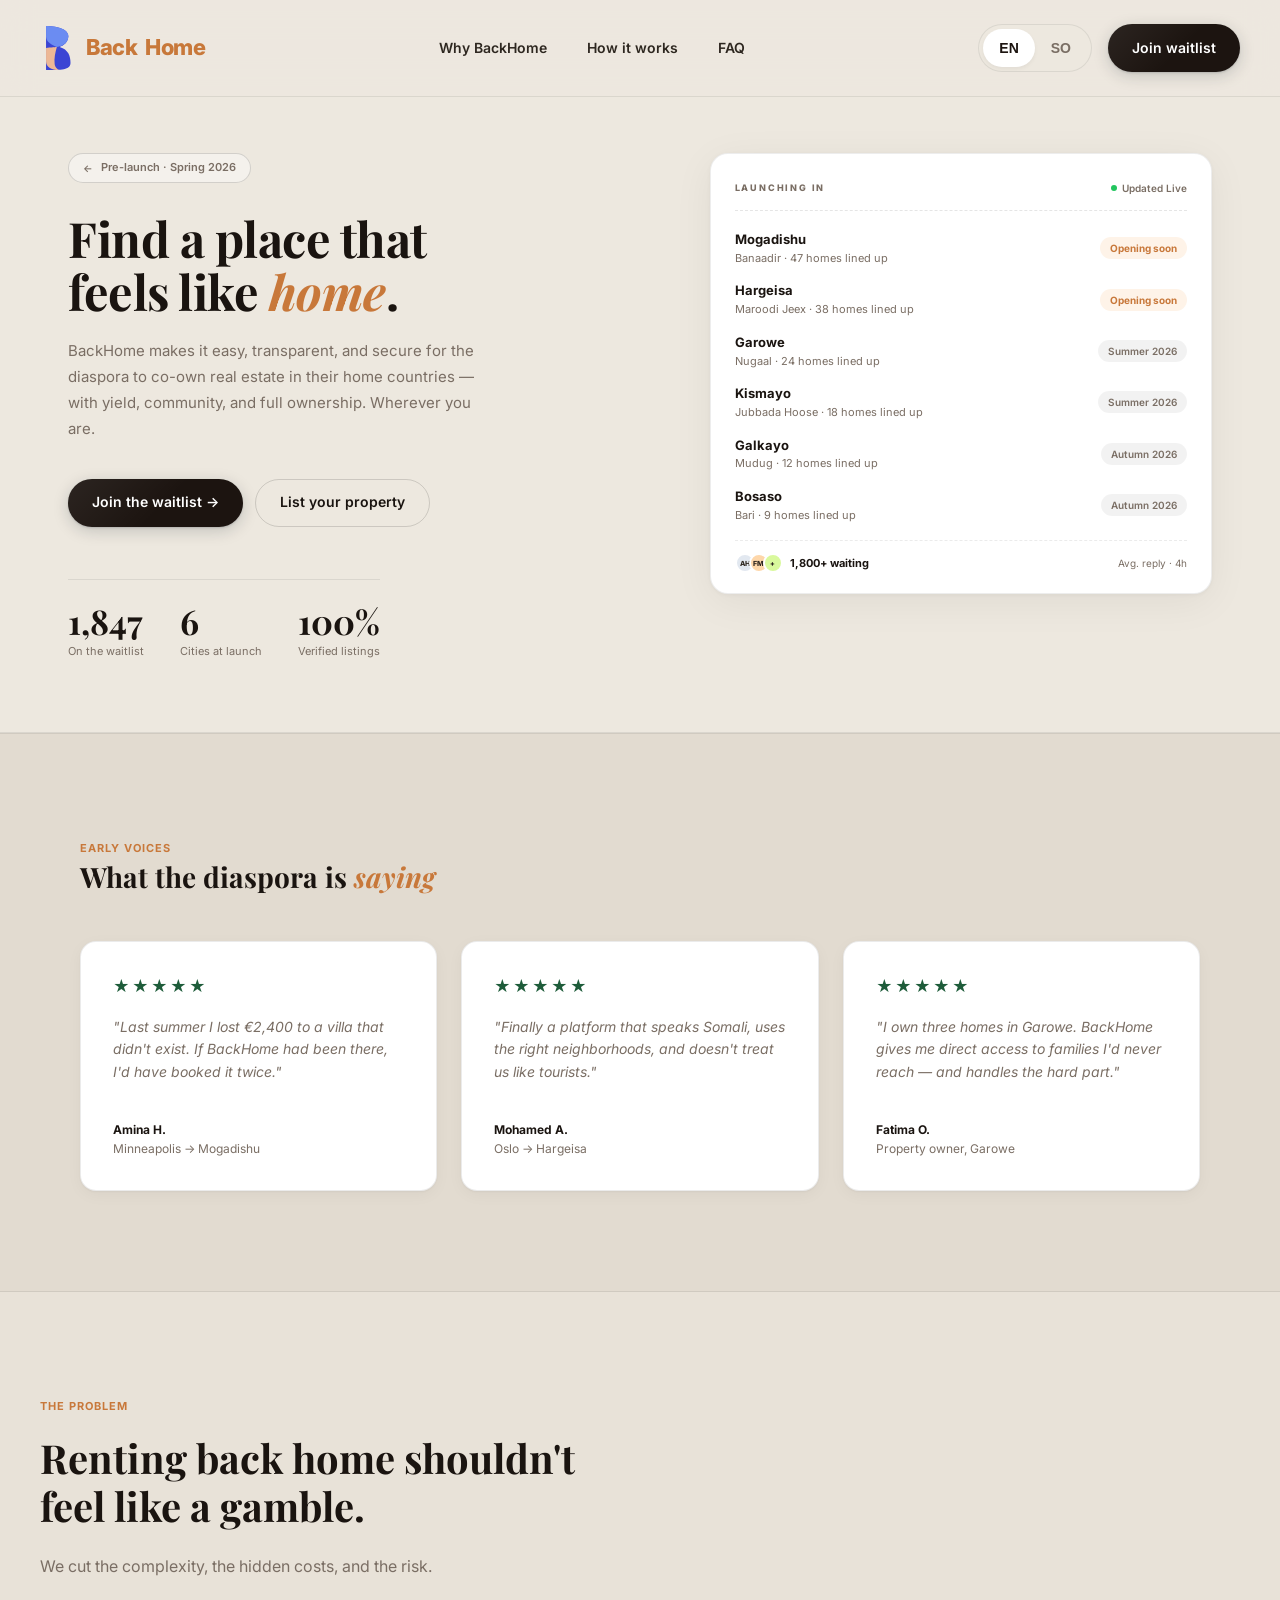
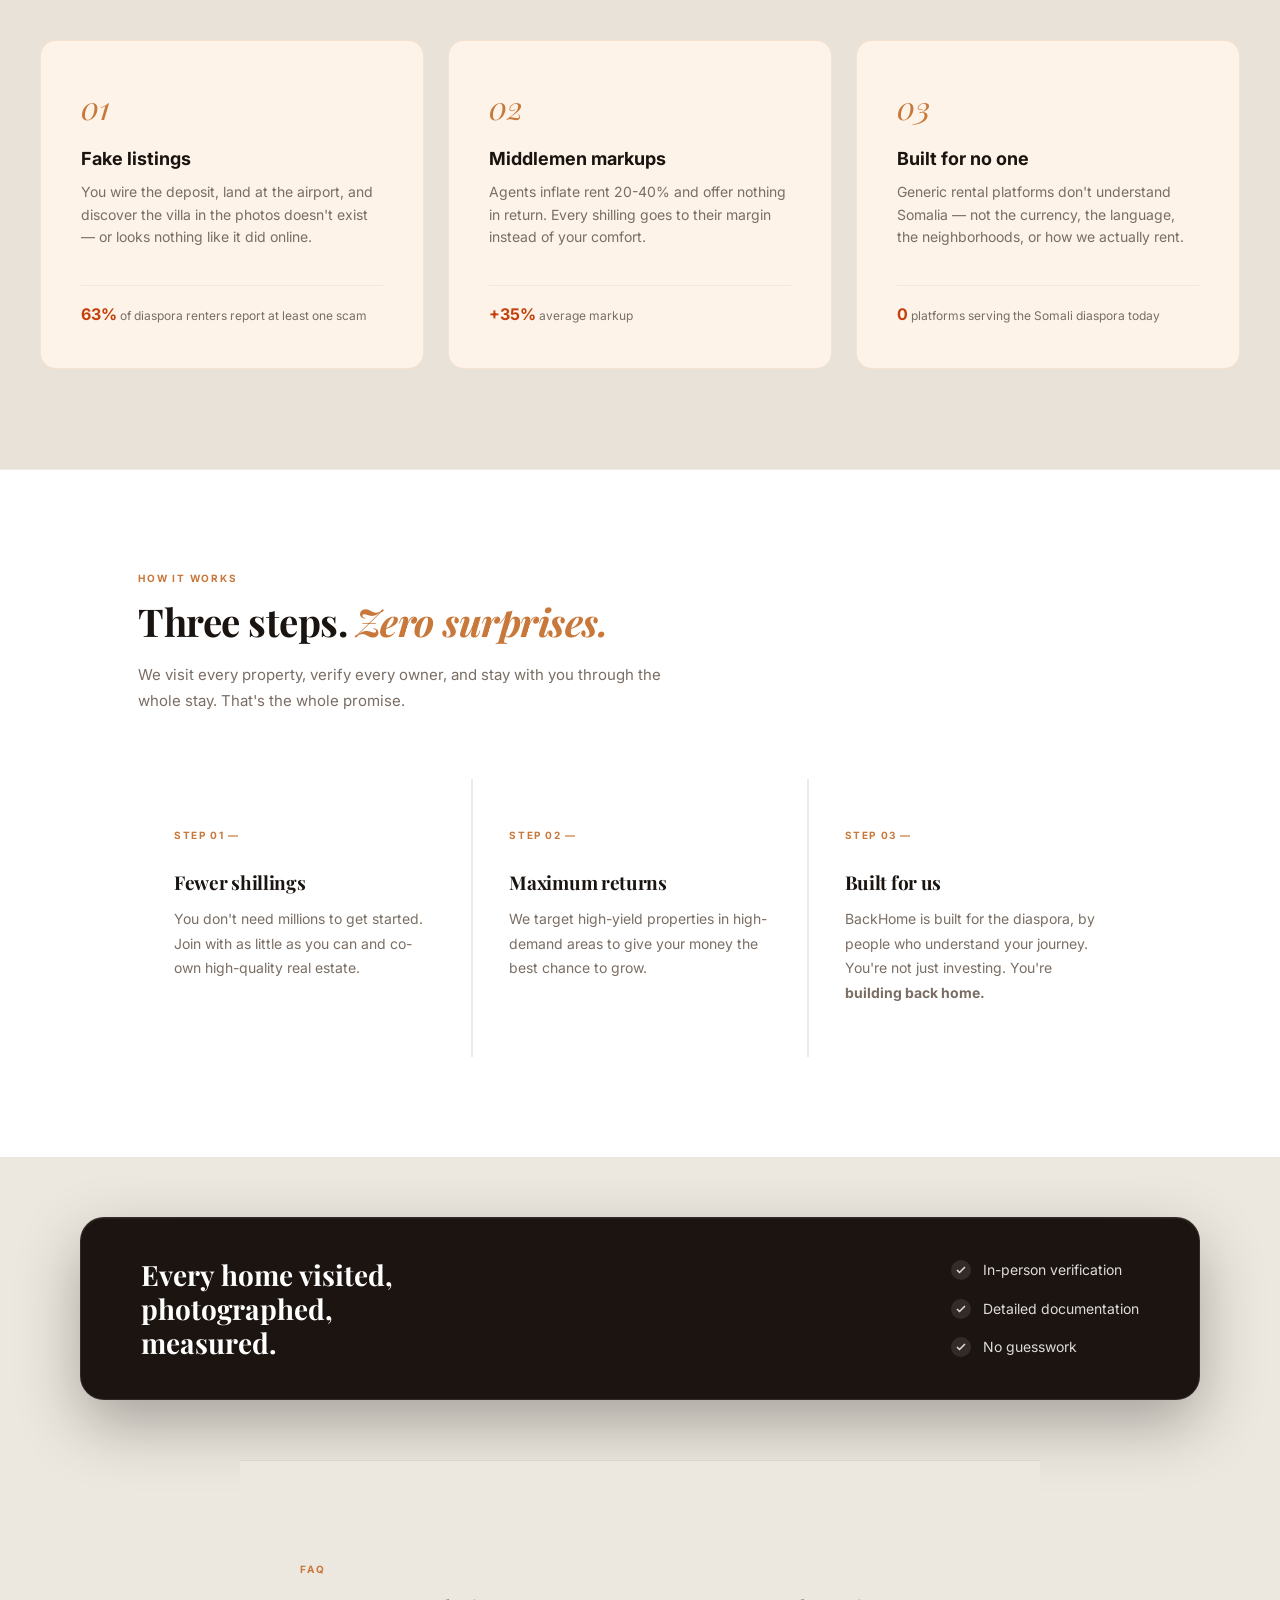
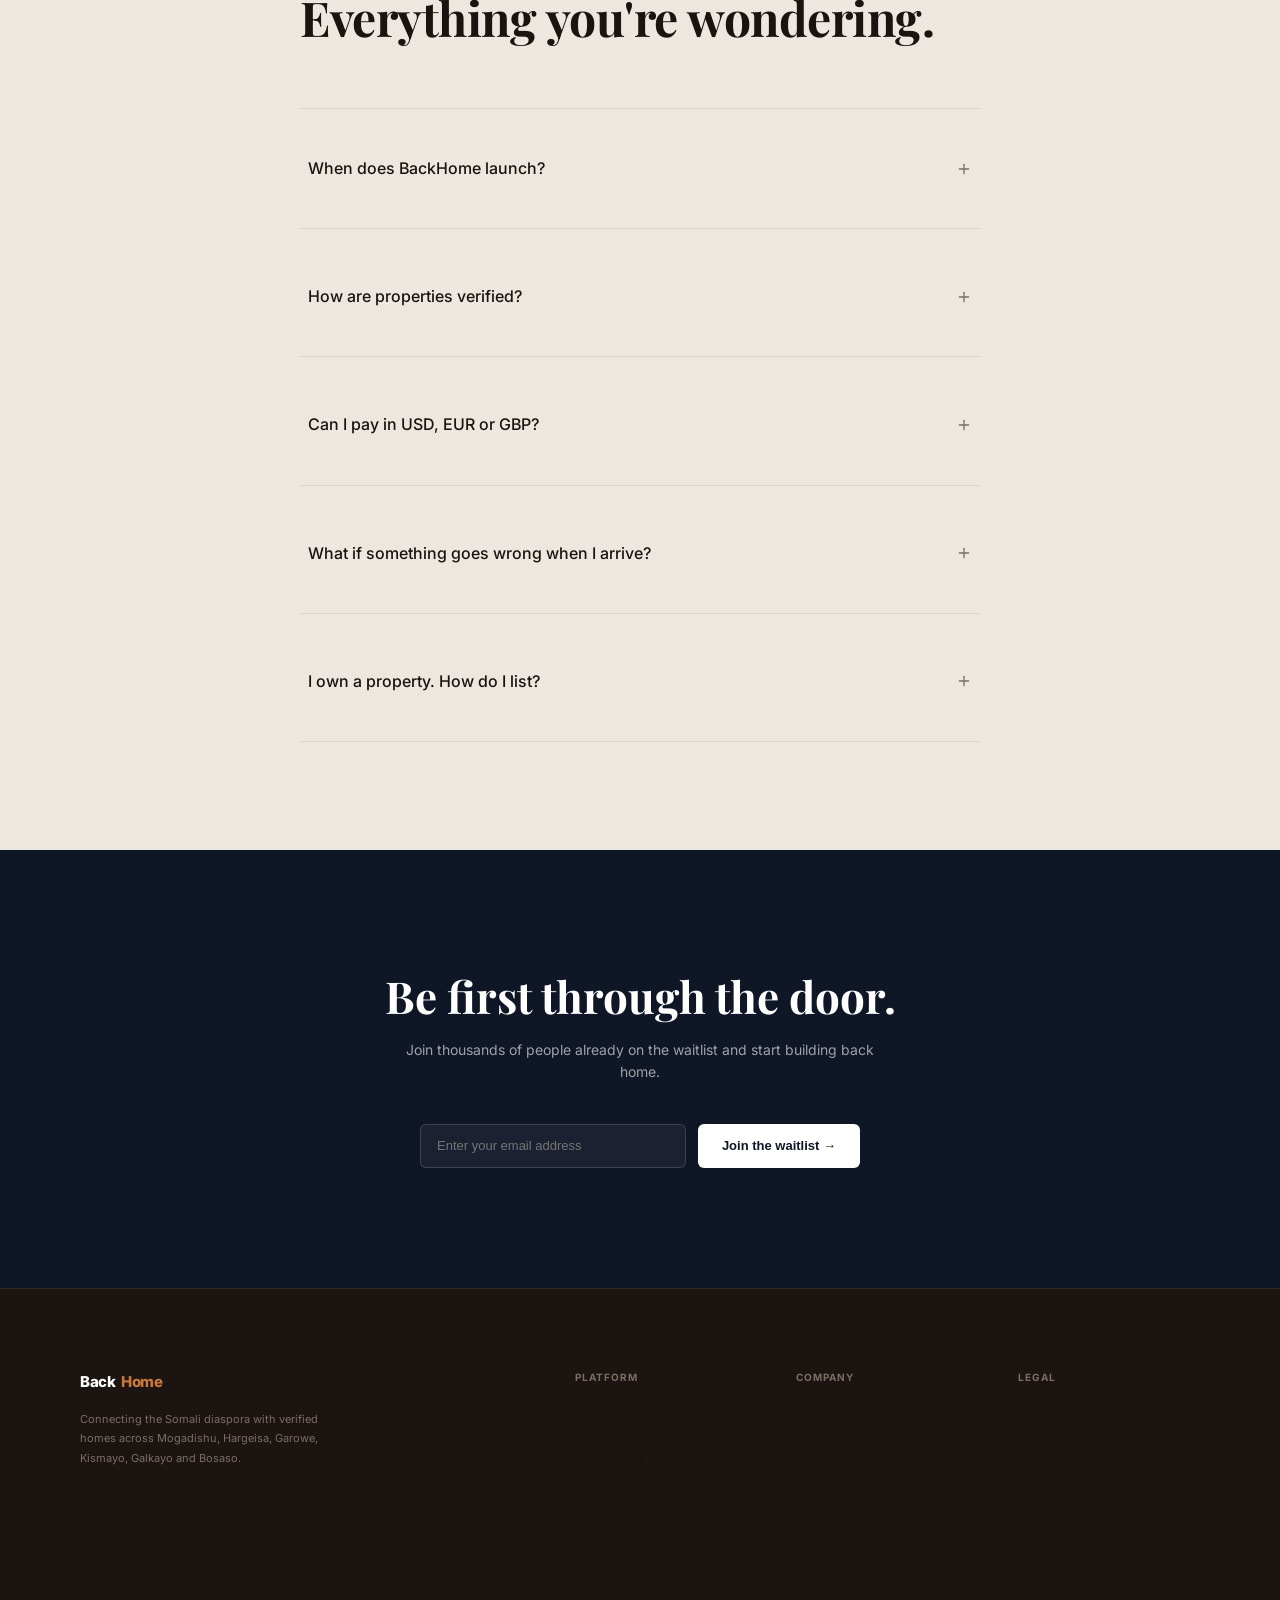
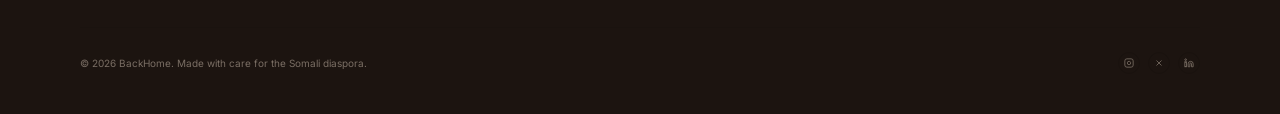
==== commit 3f7f2c85: "Update CTA and Footer to match exact design from screenshot" ====
--- a/index.html
+++ b/index.html
@@ -1620,37 +1620,14 @@
 
 
   <!-- FINAL CTA -->
-  <section id="bottom-cta" class="full-width-section" style="padding: 100px 0; background: var(--bg-section-b);">
-    <div class="container" style="max-width: 1200px; margin: 0 auto; padding: 0 40px;">
-
-      <div class="cta-two-col" style="display:grid; grid-template-columns:1fr 1fr; border-radius:24px; overflow:hidden; box-shadow:0 32px 80px rgba(13,31,45,0.22), 0 4px 12px rgba(0,0,0,0.08); min-height:460px;">
-
-        <!-- LEFT: Dark content -->
-        <div style="background:var(--dark-navy); padding:64px 56px; display:flex; flex-direction:column; justify-content:center; position:relative; overflow:hidden;">
-          <div style="position:absolute;top:-80px;right:-80px;width:260px;height:260px;background:radial-gradient(circle, rgba(184,146,74,0.10) 0%, transparent 70%);border-radius:50%;pointer-events:none;"></div>
-          <span style="font-size:11px;font-weight:700;letter-spacing:1.5px;color:var(--gold);text-transform:uppercase;margin-bottom:20px;display:block;">JOIN THE WAITLIST</span>
-          <h2 data-i18n="cta_title_new" style="color:var(--white); font-size:40px; line-height:1.15; margin-bottom:16px; position:relative;">Be first through the door.</h2>
-          <p data-i18n="cta_sub" style="color:rgba(255,255,255,0.6); font-size:15px; margin-bottom:36px; max-width:340px; line-height:1.7; position:relative;">Join thousands of people already on the waitlist and start building back home.</p>
-
-          <div id="waitlist-success" style="display:none; padding:16px; background:rgba(255,255,255,0.1); border:1px solid rgba(255,255,255,0.2); border-radius:12px; margin-bottom:16px; font-weight:600; color:var(--white);" data-i18n="cta_success">Thank you! You have been added to the waitlist.</div>
-
-          <div class="cta-form" id="waitlist-form" style="display:flex; flex-direction:column; gap:12px;">
-            <input type="email" id="waitlist-email" placeholder="Enter your email address" data-i18n-placeholder="cta_email" class="cta-input" style="background:rgba(255,255,255,0.08); border:1.5px solid rgba(255,255,255,0.15); color:var(--white); border-radius:40px; padding:16px 24px; font-size:15px; outline:none; width:100%; box-sizing:border-box;">
-            <button class="btn" id="waitlist-submit" data-i18n="cta_btn" style="height:52px; background:var(--gold); color:var(--dark-navy); font-weight:700; border-radius:40px; font-size:15px; border:none; cursor:pointer; transition:all 0.25s ease; box-shadow:0 4px 16px rgba(184,146,74,0.35);">Join the waitlist &rarr;</button>
-          </div>
-
-          <p id="waitlist-spam-text" style="font-size:12px; margin-top:16px; color:rgba(255,255,255,0.4); display:flex; align-items:center; gap:6px;">
-            <svg width="12" height="12" viewBox="0 0 24 24" fill="none" stroke="currentColor" stroke-width="2"><rect x="3" y="11" width="18" height="11" rx="2" ry="2"></rect><path d="M7 11V7a5 5 0 0 1 10 0v4"></path></svg>
-            <span data-i18n="cta_spam">No spam. Early access only.</span>
-          </p>
-        </div>
-
-        <!-- RIGHT: Image -->
-        <div style="position:relative; overflow:hidden; min-height:300px;">
-          <img src="https://images.unsplash.com/photo-1600585154340-be6161a56a0c?auto=format&fit=crop&w=900&q=80" alt="Verified home interior" style="width:100%; height:100%; object-fit:cover; display:block;">
-          <div style="position:absolute;inset:0;background:linear-gradient(135deg, rgba(13,31,45,0.25) 0%, transparent 60%);"></div>
-        </div>
-
+  <section id="bottom-cta" class="full-width-section" style="background:#0F1626; padding:120px 0; text-align:center;">
+    <div class="container" style="max-width:800px; margin:0 auto; padding:0 40px;">
+      <h2 style="color:#FFF; font-size:clamp(32px, 4vw, 44px); margin:0 0 16px; font-family:'Playfair Display', serif; line-height:1.2;" data-i18n="cta_title_new">Be first through <span class="serif-italic" style="color:var(--amber); font-style:italic;">the door.</span></h2>
+      <p style="color:rgba(255,255,255,0.6); font-size:14px; margin:0 auto 40px; max-width:480px; line-height:1.6;" data-i18n="cta_sub">Waitlist members get seven days of exclusive access before public launch, plus zero booking fees on their first stay.</p>
+      
+      <div style="display:flex; justify-content:center; gap:12px; max-width:440px; margin:0 auto;">
+        <input type="email" placeholder="Your email address" style="flex:1; height:44px; border-radius:6px; border:1px solid rgba(255,255,255,0.15); background:rgba(255,255,255,0.05); padding:0 16px; color:#FFF; font-size:13px; outline:none;" data-i18n-placeholder="cta_email">
+        <button style="height:44px; padding:0 24px; border-radius:6px; border:none; background:#FFF; color:#0F1626; font-weight:600; font-size:13px; cursor:pointer;" data-i18n="cta_btn">Join waitlist ></button>
       </div>
     </div>
   </section>
@@ -1658,47 +1635,61 @@
 </main>
 
 <!-- FOOTER -->
-  <footer>
-    <div class="container">
-      <div class="footer-grid">
+  <footer style="background:var(--bg-page); padding:80px 0 40px;">
+    <div class="container" style="max-width:1200px; margin:0 auto; padding:0 40px;">
+      <div style="display:grid; grid-template-columns: 2.5fr 1fr 1fr 1fr; gap:40px; margin-bottom:80px;">
+        
         <div>
-          <a href="#" class="logo" style="margin-bottom: 24px;" onclick="window.scrollTo(0,0)">
-            <img src="logo.svg" alt="BackHome Logo" class="logo-icon">
-            <span>Back</span><span>Home</span>
+          <a href="#" class="logo" style="display:inline-flex; align-items:center; gap:6px; font-size:15px; font-weight:800; letter-spacing:-0.5px; color:var(--navy-dark); text-decoration:none; margin-bottom:16px;">
+            Back<span style="color:var(--amber);">Home</span>
           </a>
-          <p style="font-size: 14px; color: var(--text-muted); max-width: 280px;" data-i18n="footer_desc">BackHome makes it easy, transparent, and secure to invest.</p>
-          <div style="margin-top: 24px; display: flex; gap: 16px;">
-            <a href="#why-backhome" style="color:var(--text-muted);" data-i18n="footer_why">Why BackHome</a>
-            <a href="#bottom-cta" style="color:var(--text-muted);" data-i18n="footer_waitlist">Waitlist</a>
-          </div>
-        </div>
-        <div class="footer-col">
-          <h4 data-i18n="footer_plat">Platform</h4>
-          <div class="footer-links">
-            <a href="#" data-i18n="footer_about">About us</a>
-            
-            <a href="#" data-i18n="footer_blog">Blog</a>
-            <a href="mailto:hello@backhomeco.com" data-i18n="footer_contact">Contact</a>
-          </div>
-        </div>
-        <div class="footer-col">
-          <h4 data-i18n="footer_legal">Legal</h4>
-          <div class="footer-links">
-            <a href="#" data-i18n="footer_terms">Terms of service</a>
-            <a href="#" data-i18n="footer_privacy">Privacy policy</a>
-            <a href="#" data-i18n="footer_cookie">Cookie policy</a>
-          </div>
-        </div>
+          <p style="font-size:11px; color:var(--text-muted); max-width:240px; line-height:1.8;" data-i18n="footer_desc_new">Connecting the Somali diaspora with verified homes across Mogadishu, Hargeisa, Garowe, Kismayo, Galkayo and Bosaso.</p>
+        </div>
+        
+        <div>
+          <h5 style="font-size:10px; font-weight:700; letter-spacing:1px; color:var(--text-muted); text-transform:uppercase; margin-bottom:24px;">PLATFORM</h5>
+          <ul style="display:flex; flex-direction:column; gap:12px; list-style:none; padding:0; margin:0;">
+            <li><a href="#how-it-works" style="font-size:12px; font-weight:600; color:var(--text-main); text-decoration:none;">How it works</a></li>
+            <li><a href="#bottom-cta" style="font-size:12px; font-weight:600; color:var(--text-main); text-decoration:none;">Join waitlist</a></li>
+            <li><a href="#" style="font-size:12px; font-weight:600; color:var(--text-main); text-decoration:none;">For owners</a></li>
+          </ul>
+        </div>
+        
+        <div>
+          <h5 style="font-size:10px; font-weight:700; letter-spacing:1px; color:var(--text-muted); text-transform:uppercase; margin-bottom:24px;">COMPANY</h5>
+          <ul style="display:flex; flex-direction:column; gap:12px; list-style:none; padding:0; margin:0;">
+            <li><a href="mailto:hello@backhome.so" style="font-size:12px; font-weight:600; color:var(--text-main); text-decoration:none;">hello@backhome.so</a></li>
+            <li><a href="#faq" style="font-size:12px; font-weight:600; color:var(--text-main); text-decoration:none;">FAQ</a></li>
+            <li><a href="#" style="font-size:12px; font-weight:600; color:var(--text-main); text-decoration:none;">Careers</a></li>
+            <li><a href="#" style="font-size:12px; font-weight:600; color:var(--text-main); text-decoration:none;">Press</a></li>
+          </ul>
+        </div>
+        
+        <div>
+          <h5 style="font-size:10px; font-weight:700; letter-spacing:1px; color:var(--text-muted); text-transform:uppercase; margin-bottom:24px;">LEGAL</h5>
+          <ul style="display:flex; flex-direction:column; gap:12px; list-style:none; padding:0; margin:0;">
+            <li><a href="#" style="font-size:12px; font-weight:600; color:var(--text-main); text-decoration:none;">Privacy policy</a></li>
+            <li><a href="#" style="font-size:12px; font-weight:600; color:var(--text-main); text-decoration:none;">Terms</a></li>
+            <li><a href="#" style="font-size:12px; font-weight:600; color:var(--text-main); text-decoration:none;">Cookies</a></li>
+            <li><a href="#" style="font-size:12px; font-weight:600; color:var(--text-main); text-decoration:none;">Unsubscribe</a></li>
+          </ul>
+        </div>
+        
       </div>
       
-      <div class="footer-bottom">
-        <div style="display:flex; gap:16px;">
-          <svg width="20" height="20" viewBox="0 0 24 24" fill="none" stroke="currentColor" stroke-width="2"><rect x="2" y="2" width="20" height="20" rx="5" ry="5"></rect><path d="M16 11.37A4 4 0 1 1 12.63 8 4 4 0 0 1 16 11.37z"></path><line x1="17.5" y1="6.5" x2="17.51" y2="6.5"></line></svg>
-          <svg width="20" height="20" viewBox="0 0 24 24" fill="none" stroke="currentColor" stroke-width="2"><path d="M16 8a6 6 0 0 1 6 6v7h-4v-7a2 2 0 0 0-2-2 2 2 0 0 0-2 2v7h-4v-7a6 6 0 0 1 6-6z"></path><rect x="2" y="9" width="4" height="12"></rect><circle cx="4" cy="4" r="2"></circle></svg>
-          <svg width="20" height="20" viewBox="0 0 24 24" fill="none" stroke="currentColor" stroke-width="2"><path d="M23 3a10.9 10.9 0 0 1-3.14 1.53 4.48 4.48 0 0 0-7.86 3v1A10.66 10.66 0 0 1 3 4s-4 9 5 13a11.64 11.64 0 0 1-7 2c9 5 20 0 20-11.5a4.5 4.5 0 0 0-.08-.83A7.72 7.72 0 0 0 23 3z"></path></svg>
-          <svg width="20" height="20" viewBox="0 0 24 24" fill="none" stroke="currentColor" stroke-width="2"><path d="M22.54 6.42a2.78 2.78 0 0 0-1.94-2C18.88 4 12 4 12 4s-6.88 0-8.6.46a2.78 2.78 0 0 0-1.94 2A29 29 0 0 0 1 11.75a29 29 0 0 0 .46 5.33 2.78 2.78 0 0 0 1.94 2c1.72.46 8.6.46 8.6.46s6.88 0 8.6-.46a2.78 2.78 0 0 0 1.94-2 29 29 0 0 0 .46-5.33 29 29 0 0 0-.46-5.33z"></path><polygon points="9.75 15.02 15.5 11.75 9.75 8.48 9.75 15.02"></polygon></svg>
-        </div>
-        <div data-i18n="footer_copy">&copy; 2026 BackHome. All rights reserved.</div>
+      <div style="display:flex; justify-content:space-between; align-items:center; padding-top:24px; border-top:1px solid rgba(0,0,0,0.06);">
+        <p style="font-size:10px; color:var(--text-muted); margin:0;">© 2026 BackHome. Made with care for the Somali diaspora.</p>
+        <div style="display:flex; gap:8px;">
+          <div style="width:22px; height:22px; border-radius:50%; border:1px solid rgba(0,0,0,0.1); display:flex; align-items:center; justify-content:center;">
+             <svg width="10" height="10" viewBox="0 0 24 24" fill="none" stroke="var(--text-muted)" stroke-width="2"><rect x="2" y="2" width="20" height="20" rx="5" ry="5"></rect><path d="M16 11.37A4 4 0 1 1 12.63 8 4 4 0 0 1 16 11.37z"></path><line x1="17.5" y1="6.5" x2="17.51" y2="6.5"></line></svg>
+          </div>
+          <div style="width:22px; height:22px; border-radius:50%; border:1px solid rgba(0,0,0,0.1); display:flex; align-items:center; justify-content:center;">
+             <svg width="10" height="10" viewBox="0 0 24 24" fill="none" stroke="var(--text-muted)" stroke-width="2"><line x1="6" y1="6" x2="18" y2="18"></line><line x1="18" y1="6" x2="6" y2="18"></line></svg>
+          </div>
+          <div style="width:22px; height:22px; border-radius:50%; border:1px solid rgba(0,0,0,0.1); display:flex; align-items:center; justify-content:center;">
+             <svg width="10" height="10" viewBox="0 0 24 24" fill="none" stroke="var(--text-muted)" stroke-width="2"><path d="M16 8a6 6 0 0 1 6 6v7h-4v-7a2 2 0 0 0-2-2 2 2 0 0 0-2 2v7h-4v-7a6 6 0 0 1 6-6z"></path><rect x="2" y="9" width="4" height="12"></rect><circle cx="4" cy="4" r="2"></circle></svg>
+          </div>
+        </div>
       </div>
     </div>
   </footer>
